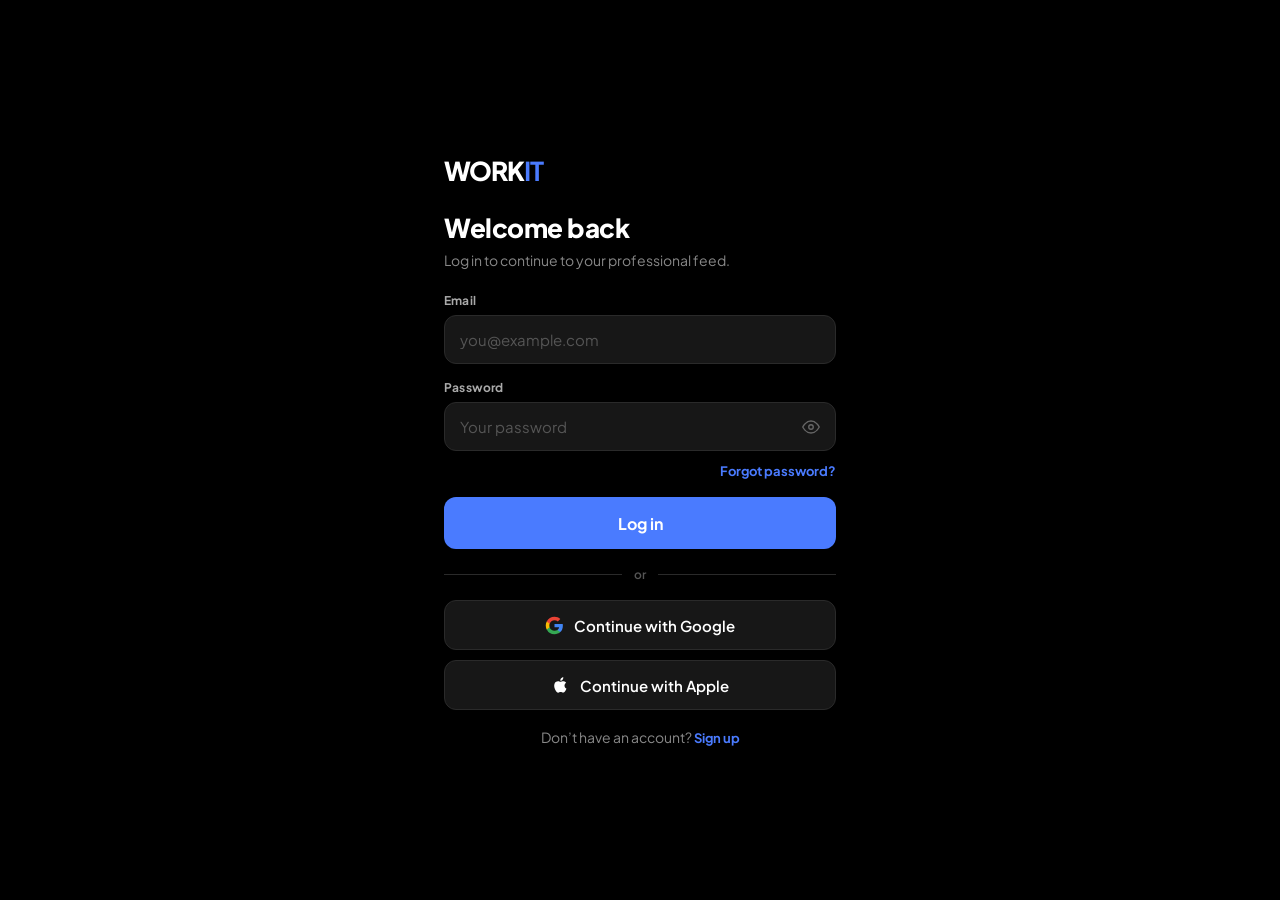
==== index.html @ e159a63c "index.html" ====
<!DOCTYPE html><html lang="en"><head><meta charset="UTF-8"><meta name="viewport" content="width=device-width,initial-scale=1,maximum-scale=1,user-scalable=no"><meta name="apple-mobile-web-app-capable" content="yes"><meta name="theme-color" content="#000"><title>WORKIT</title><link href="https://fonts.googleapis.com/css2?family=Plus+Jakarta+Sans:wght@400;500;600;700;800&display=swap" rel="stylesheet"><!-- FIREBASE BACKEND (optional). To connect the real backend, place firebase-config.js and workit-firebase.js beside this file and uncomment: --><!-- <script type="module" src="firebase-config.js"></script> --><!-- <script type="module" src="workit-firebase.js"></script> --><style>*{box-sizing:border-box;margin:0;padding:0;-webkit-tap-highlight-color:transparent;}
:root{--acc:#4A7BFF;--ok:#4CD964;--warn:#FF9500;--err:#FF3B30;}
html,body{height:100%;overflow:hidden;background:#000;}
body{font-family:'Plus Jakarta Sans',sans-serif;color:#fff;}
#app{position:fixed;inset:0;display:flex;flex-direction:column;background:#000;}
/* status */
#sb{flex-shrink:0;padding:env(safe-area-inset-top,12px) 16px 6px;display:flex;justify-content:space-between;align-items:center;}
.sb-t{font-size:13px;font-weight:700;}
.sb-n{width:68px;height:13px;background:#171717;border-radius:8px;}
.sb-r{font-size:11px;color:#666;font-weight:600;}
/* topbar */
#tb{flex-shrink:0;padding:6px 16px 8px;display:flex;align-items:center;justify-content:space-between;border-bottom:1px solid #2a2a2a;}
.logo{font-size:21px;font-weight:800;letter-spacing:-1px;}
.logo b{color:#4A7BFF;}
#zone-btn{display:flex;align-items:center;gap:5px;padding:5px 11px;background:#171717;border:1px solid #2a2a2a;border-radius:100px;cursor:pointer;}
#zone-btn svg{width:12px;height:12px;stroke:#666;fill:none;stroke-width:2;stroke-linecap:round;}
#zone-btn span{font-size:12px;font-weight:600;color:#ddd;}
.tb-r{display:flex;gap:7px;}
.ib{width:34px;height:34px;border-radius:8px;background:#171717;border:1px solid #2a2a2a;display:flex;align-items:center;justify-content:center;position:relative;}
.ib svg{width:16px;height:16px;stroke:#ddd;fill:none;stroke-width:1.8;stroke-linecap:round;stroke-linejoin:round;}
.pip{position:absolute;top:6px;right:6px;width:6px;height:6px;border-radius:50%;background:#FF3B30;border:1.5px solid #000;}
/* screens */
#screens{flex:1;overflow:hidden;position:relative;}
.sc{position:absolute;inset:0;display:none;background:#000;overflow:hidden;}
.sc.show{display:block;}
#sc-sw,#sc-hm,#sc-pro{overflow-y:auto;}
#sc-sw::-webkit-scrollbar,#sc-hm::-webkit-scrollbar,#sc-pro::-webkit-scrollbar{display:none;}
/* bottom nav */
#bn{flex-shrink:0;background:#111;border-top:1px solid #2a2a2a;display:flex;padding:7px 0 calc(env(safe-area-inset-bottom,0px) + 7px);}
.bni{flex:1;display:flex;flex-direction:column;align-items:center;gap:3px;border:none;background:transparent;font-family:'Plus Jakarta Sans',sans-serif;color:#555;padding:2px 0;cursor:pointer;}
.bni svg{width:20px;height:20px;stroke:currentColor;fill:none;stroke-width:1.8;stroke-linecap:round;stroke-linejoin:round;}
.bni span{font-size:9px;font-weight:700;letter-spacing:.4px;text-transform:uppercase;}
.bni.on{color:#4A7BFF;}
/* pills */
.pr{display:flex;gap:6px;padding:8px 16px;overflow-x:auto;background:#000;border-bottom:1px solid #2a2a2a;flex-shrink:0;}
.pr::-webkit-scrollbar{display:none;}
.pi{flex-shrink:0;padding:6px 13px;border-radius:100px;font-size:11px;font-weight:700;border:1px solid #2a2a2a;color:#666;background:transparent;cursor:pointer;white-space:nowrap;}
.pi.on{background:#fff;border-color:#fff;color:#000;}
/* buttons */
.btn{display:inline-flex;align-items:center;justify-content:center;height:36px;padding:0 14px;border-radius:100px;font-size:12px;font-weight:700;font-family:'Plus Jakarta Sans',sans-serif;cursor:pointer;white-space:nowrap;border:none;}
.btn.full{width:100%;height:50px;border-radius:12px;font-size:16px;}
.btn.acc{background:#4A7BFF;color:#fff;}
.btn.ok{background:#4CD964;color:#000;}
.btn.warn{background:#FF9500;color:#000;}
.btn.ghost{background:transparent;border:1px solid #333;color:#ddd;}
.btn.err{background:#FF3B30;color:#fff;}
/* FEED */
#sc-fd{overflow:hidden;}
#ftabs{position:absolute;top:0;left:0;right:0;z-index:20;display:flex;padding:8px 16px 0;gap:4px;background:linear-gradient(rgba(0,0,0,.7),transparent);}
.ftab{padding:7px 14px;border-radius:100px;font-size:11px;font-weight:700;letter-spacing:.4px;text-transform:uppercase;color:rgba(255,255,255,.5);cursor:pointer;border:1px solid transparent;white-space:nowrap;}
.ftab.on{color:#fff;border-color:rgba(255,255,255,.3);background:rgba(255,255,255,.1);}
#ftr{position:absolute;inset:0;overflow:hidden;}
.fs{position:absolute;left:0;right:0;height:100%;}
.vc{position:relative;width:100%;height:100%;overflow:hidden;}
.vc-bg{position:absolute;inset:0;}
.vc-bg img{width:100%;height:100%;object-fit:cover;object-position:center 15%;}
.vc-g{position:absolute;inset:0;background:linear-gradient(to bottom,rgba(0,0,0,.25),transparent 30%,transparent 45%,rgba(0,0,0,.55) 70%,rgba(0,0,0,.9));}
.vc-bk{position:absolute;top:60px;left:16px;z-index:3;padding:4px 11px;border-radius:100px;font-size:11px;font-weight:700;letter-spacing:.5px;text-transform:uppercase;backdrop-filter:blur(8px);}
.vc-nw{position:absolute;top:60px;right:16px;z-index:3;padding:4px 10px;border-radius:100px;font-size:9px;font-weight:700;background:rgba(74,123,255,.2);border:1px solid rgba(74,123,255,.4);color:#4A7BFF;}
.vside{position:absolute;right:16px;bottom:140px;z-index:4;display:flex;flex-direction:column;gap:18px;align-items:center;}
.va{display:flex;flex-direction:column;align-items:center;gap:4px;cursor:pointer;}
.vab{width:44px;height:44px;border-radius:50%;background:rgba(0,0,0,.45);backdrop-filter:blur(8px);border:1px solid rgba(255,255,255,.1);display:flex;align-items:center;justify-content:center;}
.vab.liked{background:rgba(255,59,48,.2);border-color:rgba(255,59,48,.4);}
.vab svg{width:20px;height:20px;stroke:#fff;fill:none;stroke-width:1.8;stroke-linecap:round;stroke-linejoin:round;}
.vab.liked svg{stroke:#FF3B30;}
.van{font-size:10px;color:#fff;font-weight:600;}
.vc-inf{position:absolute;bottom:0;left:0;right:70px;z-index:4;padding:0 16px calc(env(safe-area-inset-bottom,0px) + 100px);}
.vc-ur{display:flex;align-items:center;gap:10px;margin-bottom:10px;}
.vc-av{width:40px;height:40px;border-radius:50%;overflow:hidden;flex-shrink:0;border:2px solid rgba(255,255,255,.25);}
.vc-av img{width:100%;height:100%;object-fit:cover;}
.vc-nm{font-size:16px;font-weight:700;}
.vc-rl{font-size:12px;color:rgba(255,255,255,.7);margin-top:1px;}
.vc-cta{margin-left:auto;}
.vc-ds{font-size:14px;color:rgba(255,255,255,.88);line-height:1.5;margin-bottom:8px;}
.vc-tg{display:flex;gap:5px;flex-wrap:wrap;}
.vc-tg span{font-size:11px;font-weight:600;color:rgba(74,123,255,.95);}
.vpc{position:absolute;bottom:calc(env(safe-area-inset-bottom,0px) + 82px);left:16px;right:16px;z-index:4;}
.vpc-r{display:flex;align-items:center;gap:8px;margin-bottom:5px;}
.vpc-pb{width:18px;height:18px;border-radius:50%;background:rgba(255,255,255,.85);display:flex;align-items:center;justify-content:center;flex-shrink:0;}
.vpc-pb::after{content:'';width:0;height:0;border-style:solid;border-width:4px 0 4px 7px;border-color:transparent transparent transparent #000;margin-left:1px;}
.vpc-t{font-size:11px;color:rgba(255,255,255,.65);font-weight:600;font-family:monospace;}
.vpc-b{height:3px;background:rgba(255,255,255,.2);border-radius:2px;overflow:hidden;}
.vpc-f{height:100%;border-radius:2px;background:rgba(255,255,255,.88);}
.swph{position:absolute;bottom:calc(env(safe-area-inset-bottom,0px) + 56px);left:50%;transform:translateX(-50%);z-index:4;display:flex;flex-direction:column;align-items:center;gap:3px;opacity:.4;animation:bounce 2s infinite;}
@keyframes bounce{0%,100%{transform:translateX(-50%) translateY(0);}50%{transform:translateX(-50%) translateY(-5px);}}
.swph svg{width:18px;height:18px;stroke:#fff;fill:none;stroke-width:2;stroke-linecap:round;}
.swph span{font-size:9px;color:#fff;font-weight:600;letter-spacing:.5px;}
/* SHOW WORK */
.sw-g{display:grid;grid-template-columns:1fr 1fr;gap:2px;padding:2px;}
.sw-c{position:relative;aspect-ratio:9/16;overflow:hidden;cursor:pointer;background:#171717;}
.sw-c img{width:100%;height:100%;object-fit:cover;}
.sw-ov{position:absolute;inset:0;background:linear-gradient(to bottom,transparent 45%,rgba(0,0,0,.9));}
.sw-bk{position:absolute;top:8px;left:8px;padding:3px 8px;border-radius:4px;font-size:9px;font-weight:700;text-transform:uppercase;}
.sw-vw{position:absolute;top:8px;right:8px;font-size:10px;font-weight:700;text-shadow:0 1px 4px rgba(0,0,0,.9);}
.sw-inf{position:absolute;bottom:0;left:0;right:0;padding:10px;}
.sw-nm{font-size:13px;font-weight:700;}
.sw-rl{font-size:10px;color:rgba(255,255,255,.65);margin-top:1px;}
/* HIRE ME */
.hm-c{margin:10px 16px 0;background:#171717;border:1px solid #2a2a2a;border-radius:16px;overflow:hidden;}
.hm-th{position:relative;width:100%;height:164px;overflow:hidden;}
.hm-th img{width:100%;height:100%;object-fit:cover;object-position:center 15%;}
.hm-tg{position:absolute;inset:0;background:linear-gradient(to bottom,transparent 20%,rgba(0,0,0,.8));}
.hm-tb{position:absolute;top:10px;left:10px;padding:4px 10px;border-radius:5px;font-size:10px;font-weight:700;text-transform:uppercase;}
.hm-sl{position:absolute;top:10px;right:10px;padding:4px 10px;background:rgba(0,0,0,.6);border:1px solid rgba(255,255,255,.12);border-radius:100px;font-size:11px;font-weight:700;color:#4CD964;}
.hm-bd{padding:13px 16px 14px;}
.hm-rw{display:flex;align-items:center;gap:10px;margin-bottom:10px;}
.hm-av{width:44px;height:44px;border-radius:50%;overflow:hidden;flex-shrink:0;border:1.5px solid #333;}
.hm-av img{width:100%;height:100%;object-fit:cover;}
.hm-nm{font-size:16px;font-weight:700;}
.hm-ti{font-size:12px;color:#666;margin-top:1px;}
.hm-al{display:inline-flex;align-items:center;gap:5px;padding:4px 10px;border-radius:100px;background:rgba(76,217,100,.08);border:1px solid rgba(76,217,100,.18);font-size:11px;font-weight:700;color:#4CD964;margin-bottom:9px;}
.hm-dt{width:6px;height:6px;border-radius:50%;background:#4CD964;animation:pulse 2s infinite;}
@keyframes pulse{0%,100%{opacity:1;}50%{opacity:.25;}}
.hm-tgs{display:flex;gap:5px;flex-wrap:wrap;margin-bottom:11px;}
.hm-t2{padding:4px 9px;border-radius:6px;font-size:11px;font-weight:600;background:#222;border:1px solid #333;color:#ddd;}
.hm-ft{display:flex;align-items:center;justify-content:space-between;padding-top:10px;border-top:1px solid #2a2a2a;}
.hm-lc{font-size:11px;color:#666;display:flex;align-items:center;gap:3px;}
.hm-lc svg{width:10px;height:10px;stroke:#666;fill:none;stroke-width:2;}
.hm-bt{display:flex;gap:6px;}
.cv-pl{padding:5px 11px;border-radius:100px;font-size:11px;font-weight:700;}
.cv-pl.pend{background:rgba(255,149,0,.1);border:1px solid rgba(255,149,0,.25);color:#FF9500;}
.cv-pl.appr{background:rgba(76,217,100,.1);border:1px solid rgba(76,217,100,.25);color:#4CD964;}
.cv-pl.decl{background:rgba(255,59,48,.1);border:1px solid rgba(255,59,48,.2);color:#FF3B30;}
/* PROFILE */
.pcv{height:108px;background:linear-gradient(145deg,#14080a,#1c0810);position:relative;flex-shrink:0;}
.paw{position:absolute;bottom:-26px;left:16px;}
.pav{width:62px;height:62px;border-radius:50%;background:linear-gradient(135deg,#FF3B30,#c02030);display:flex;align-items:center;justify-content:center;font-size:22px;font-weight:800;border:2.5px solid #000;position:relative;}
.pvk{position:absolute;bottom:-1px;right:-1px;width:18px;height:18px;border-radius:50%;background:#4A7BFF;border:2px solid #000;display:flex;align-items:center;justify-content:center;}
.pvk svg{width:8px;height:8px;stroke:#fff;fill:none;stroke-width:3;}
.ped{position:absolute;right:16px;bottom:10px;}
.ped button{padding:5px 13px;background:transparent;border:1px solid #333;border-radius:100px;color:#ddd;font-size:11px;font-weight:600;cursor:pointer;font-family:'Plus Jakarta Sans',sans-serif;}
.pin{padding:32px 16px 12px;}
.pnm{font-size:20px;font-weight:800;letter-spacing:-.3px;margin-bottom:2px;}
.prl{font-size:14px;color:#666;margin-bottom:3px;}
.plc{font-size:12px;color:#666;display:flex;align-items:center;gap:3px;margin-bottom:9px;}
.plc svg{width:11px;height:11px;stroke:#666;fill:none;stroke-width:2;}
.pal{display:inline-flex;align-items:center;gap:5px;padding:4px 10px;border-radius:100px;background:rgba(76,217,100,.08);border:1px solid rgba(76,217,100,.18);font-size:11px;font-weight:700;color:#4CD964;margin-bottom:11px;}
.pbi{font-size:14px;color:#ddd;line-height:1.6;margin-bottom:11px;}
.psk-w{display:flex;flex-wrap:wrap;gap:6px;}
.psk{padding:4px 11px;border-radius:100px;background:#171717;border:1px solid #2a2a2a;font-size:11px;font-weight:600;color:#ddd;}
.pst{display:flex;border-top:1px solid #2a2a2a;border-bottom:1px solid #2a2a2a;}
.ps{flex:1;padding:12px 4px;text-align:center;border-right:1px solid #2a2a2a;}
.ps:last-child{border-right:none;}
.ps-n{font-size:20px;font-weight:700;letter-spacing:-.3px;}
.ps-l{font-size:9px;color:#666;margin-top:2px;letter-spacing:.4px;text-transform:uppercase;}
.pac{display:flex;gap:8px;padding:11px 16px;}
.pa{flex:1;height:46px;border-radius:12px;font-size:14px;font-weight:700;font-family:'Plus Jakarta Sans',sans-serif;cursor:pointer;}
.pa.p{background:#4A7BFF;border:none;color:#fff;}
.pa.o{background:transparent;border:1.5px solid #333;color:#fff;}
.ptb{display:flex;border-bottom:1px solid #2a2a2a;}
.pt{flex:1;padding:10px 4px;text-align:center;font-size:9px;font-weight:700;letter-spacing:.5px;text-transform:uppercase;color:#666;cursor:pointer;border-bottom:2px solid transparent;}
.pt.on{color:#fff;border-bottom-color:#fff;}
.vgd{display:grid;grid-template-columns:repeat(3,1fr);gap:1.5px;background:#2a2a2a;}
.vgi{aspect-ratio:.65;position:relative;overflow:hidden;cursor:pointer;}
.vgi-bg{position:absolute;inset:0;}
.vgi-lb{position:absolute;inset:0;display:flex;align-items:center;justify-content:center;font-size:20px;font-weight:800;color:rgba(255,255,255,.06);}
.vgi-v{position:absolute;bottom:4px;left:5px;font-size:9px;font-weight:700;text-shadow:0 1px 4px rgba(0,0,0,.9);}
.vgi-t{position:absolute;top:3px;right:3px;padding:2px 5px;border-radius:3px;font-size:7px;font-weight:700;text-transform:uppercase;background:rgba(74,123,255,.88);}
/* VIDEO MODAL */
#vm{position:fixed;inset:0;background:#000;z-index:200;display:none;flex-direction:column;}
#vm.open{display:flex;}
.vm-x{position:absolute;top:calc(env(safe-area-inset-top,16px)+8px);right:14px;z-index:5;width:34px;height:34px;border-radius:50%;background:rgba(0,0,0,.55);border:1px solid rgba(255,255,255,.1);display:flex;align-items:center;justify-content:center;cursor:pointer;}
.vm-x svg{width:13px;height:13px;stroke:#fff;fill:none;stroke-width:2.2;}
.vm-im{flex:1;position:relative;overflow:hidden;}
.vm-im img{width:100%;height:100%;object-fit:cover;object-position:center 10%;}
.vm-gd{position:absolute;inset:0;background:linear-gradient(to bottom,transparent 40%,rgba(0,0,0,.92));}
.vm-in{position:absolute;bottom:0;left:0;right:0;padding:18px 16px calc(env(safe-area-inset-bottom,0px)+24px);}
.vm-ur{display:flex;align-items:center;gap:10px;margin-bottom:9px;}
.vm-av{width:38px;height:38px;border-radius:50%;overflow:hidden;flex-shrink:0;}
.vm-av img{width:100%;height:100%;object-fit:cover;}
.vm-nm{font-size:16px;font-weight:700;}
.vm-rl{font-size:12px;color:rgba(255,255,255,.65);}
.vm-ds{font-size:14px;color:rgba(255,255,255,.88);line-height:1.5;margin-bottom:12px;}
.vm-bt{display:flex;gap:8px;}
/* CV SHEET */
#cvo{position:fixed;inset:0;background:rgba(0,0,0,.65);backdrop-filter:blur(5px);z-index:210;display:none;align-items:flex-end;}
#cvo.open{display:flex;}
.cvs{width:100%;background:#171717;border-radius:18px 18px 0 0;border-top:1px solid #333;padding:18px 16px calc(env(safe-area-inset-bottom,0px)+22px);}
.cvh{width:36px;height:4px;background:#333;border-radius:2px;margin:0 auto 16px;}
.cvtl{font-size:20px;font-weight:700;margin-bottom:4px;}
.cvsb{font-size:14px;color:#666;margin-bottom:16px;line-height:1.5;}
.cvta{width:100%;background:#222;border:1px solid #333;border-radius:12px;padding:11px 13px;color:#fff;font-size:14px;font-family:'Plus Jakarta Sans',sans-serif;resize:none;height:78px;line-height:1.5;outline:none;margin-bottom:11px;}
.cvta:focus{border-color:#4A7BFF;}
/* APPROVE SHEET */
#apo{position:fixed;inset:0;background:rgba(0,0,0,.65);backdrop-filter:blur(5px);z-index:220;display:none;align-items:flex-end;}
#apo.open{display:flex;}
.aps{width:100%;background:#171717;border-radius:18px 18px 0 0;border-top:1px solid #333;padding:18px 16px calc(env(safe-area-inset-bottom,0px)+22px);}
.aph{width:36px;height:4px;background:#333;border-radius:2px;margin:0 auto 16px;}
.aptl{font-size:20px;font-weight:700;margin-bottom:4px;}
.apsb{font-size:14px;color:#666;margin-bottom:12px;line-height:1.5;}
.aprq{background:#222;border:1px solid #2a2a2a;border-radius:12px;padding:12px;margin-bottom:14px;font-size:14px;color:#ddd;line-height:1.5;font-style:italic;}
.apbt{display:flex;gap:8px;}
/* TOAST */
#tst{position:fixed;bottom:calc(env(safe-area-inset-bottom,0px)+90px);left:50%;transform:translateX(-50%) translateY(10px);background:#171717;border:1px solid #333;border-radius:100px;padding:10px 18px;font-size:13px;font-weight:600;color:#fff;z-index:300;opacity:0;transition:all .28s;pointer-events:none;white-space:nowrap;box-shadow:0 4px 20px rgba(0,0,0,.5);}
#tst.show{opacity:1;transform:translateX(-50%) translateY(0);}
/* ZONE SHEET */
#zmk{position:fixed;inset:0;background:rgba(0,0,0,.65);z-index:80;display:none;}
#zmk.show{display:block;}
#zsh{position:fixed;bottom:0;left:0;right:0;background:#171717;border-radius:18px 18px 0 0;border-top:1px solid #333;z-index:81;max-height:78vh;display:flex;flex-direction:column;transform:translateY(110%);transition:transform .28s cubic-bezier(.32,.72,0,1);}
#zsh.open{transform:translateY(0);}
.zhl{width:36px;height:4px;background:#333;border-radius:2px;margin:12px auto 0;flex-shrink:0;}
.zhd{display:flex;align-items:center;justify-content:space-between;padding:12px 16px 8px;flex-shrink:0;}
.zti{font-size:20px;font-weight:700;}
.zxb{width:28px;height:28px;border-radius:50%;background:#222;border:1px solid #2a2a2a;display:flex;align-items:center;justify-content:center;cursor:pointer;}
.zxb svg{width:11px;height:11px;stroke:#ddd;fill:none;stroke-width:2.5;}
.zsr{padding:0 16px 8px;flex-shrink:0;}
.zsr input{width:100%;background:#222;border:1px solid #2a2a2a;border-radius:12px;padding:9px 13px;color:#fff;font-size:14px;font-family:'Plus Jakarta Sans',sans-serif;outline:none;}
.zsr input::placeholder{color:#666;}
.zbd{overflow-y:auto;padding:0 16px 24px;flex:1;}
.zbd::-webkit-scrollbar{display:none;}
.zi{display:flex;align-items:center;gap:11px;padding:10px 0;border-bottom:1px solid rgba(42,42,42,.6);cursor:pointer;}
.zi:last-child{border-bottom:none;}
.zif{font-size:19px;flex-shrink:0;}
.znm{font-size:14px;font-weight:600;}
.zsb{font-size:11px;color:#666;margin-top:1px;}
.zck{margin-left:auto;width:17px;height:17px;border-radius:50%;background:#4A7BFF;display:flex;align-items:center;justify-content:center;opacity:0;flex-shrink:0;}
.zck svg{width:8px;height:8px;stroke:#fff;fill:none;stroke-width:3;}
.zi.on .zck{opacity:1;}
.zi.on .znm{color:#4A7BFF;}
/* JOB DETAILS MODAL */
#jd{position:fixed;inset:0;background:rgba(0,0,0,.65);backdrop-filter:blur(5px);z-index:215;display:none;align-items:flex-end;}
#jd.open{display:flex;}
.jds{width:100%;background:#171717;border-radius:18px 18px 0 0;border-top:1px solid #333;max-height:88vh;overflow-y:auto;}
.jds::-webkit-scrollbar{display:none;}
.jd-hero{position:relative;height:180px;overflow:hidden;border-radius:18px 18px 0 0;}
.jd-hero img{width:100%;height:100%;object-fit:cover;object-position:center 15%;}
.jd-hero-g{position:absolute;inset:0;background:linear-gradient(to bottom,transparent 30%,rgba(23,23,23,.95));}
.jd-x{position:absolute;top:12px;right:12px;width:32px;height:32px;border-radius:50%;background:rgba(0,0,0,.5);border:1px solid rgba(255,255,255,.12);display:flex;align-items:center;justify-content:center;cursor:pointer;}
.jd-x svg{width:13px;height:13px;stroke:#fff;fill:none;stroke-width:2.2;}
.jd-bk{position:absolute;top:12px;left:12px;padding:4px 10px;border-radius:5px;font-size:10px;font-weight:700;text-transform:uppercase;}
.jd-bd{padding:0 16px 16px;}
.jd-tl{font-size:22px;font-weight:800;letter-spacing:-.3px;margin:-30px 0 4px;position:relative;}
.jd-co{font-size:14px;color:#999;margin-bottom:14px;}
.jd-rows{display:flex;flex-direction:column;gap:10px;margin-bottom:16px;}
.jd-rw{display:flex;align-items:center;gap:8px;font-size:14px;color:#ddd;}
.jd-rw b{color:#999;font-weight:600;min-width:80px;}
.jd-tags{display:flex;flex-wrap:wrap;gap:6px;margin-bottom:18px;}
.jd-sec{font-size:13px;color:#999;line-height:1.6;margin-bottom:18px;}

/* COMMENTS SHEET */
#cmo{position:fixed;inset:0;background:rgba(0,0,0,.65);backdrop-filter:blur(5px);z-index:215;display:none;align-items:flex-end;}
#cmo.open{display:flex;}
.cms{width:100%;background:#171717;border-radius:18px 18px 0 0;border-top:1px solid #333;max-height:70vh;display:flex;flex-direction:column;}
.cm-hd{display:flex;align-items:center;justify-content:space-between;padding:16px 16px 10px;border-bottom:1px solid #2a2a2a;}
.cm-tl{font-size:16px;font-weight:700;}
.cm-x{width:28px;height:28px;border-radius:50%;background:#222;border:1px solid #2a2a2a;display:flex;align-items:center;justify-content:center;cursor:pointer;}
.cm-x svg{width:11px;height:11px;stroke:#ddd;fill:none;stroke-width:2.5;}
.cm-list{overflow-y:auto;padding:12px 16px;flex:1;}
.cm-list::-webkit-scrollbar{display:none;}
.cm-item{display:flex;gap:10px;padding:10px 0;}
.cm-av{width:34px;height:34px;border-radius:50%;background:linear-gradient(135deg,#4A7BFF,#6d28d9);display:flex;align-items:center;justify-content:center;font-size:14px;font-weight:700;flex-shrink:0;}
.cm-body{flex:1;}
.cm-top{display:flex;align-items:center;gap:8px;margin-bottom:2px;}
.cm-user{font-size:13px;font-weight:700;}
.cm-time{font-size:11px;color:#666;}
.cm-text{font-size:14px;color:#ddd;line-height:1.4;}
.cm-foot{display:flex;gap:8px;padding:10px 16px calc(env(safe-area-inset-bottom,0px)+14px);border-top:1px solid #2a2a2a;}
.cm-input{flex:1;background:#222;border:1px solid #2a2a2a;border-radius:100px;padding:9px 14px;color:#fff;font-size:14px;font-family:'Plus Jakarta Sans',sans-serif;outline:none;}
.cm-input:focus{border-color:#4A7BFF;}
.cm-send{width:40px;height:40px;border-radius:50%;background:#4A7BFF;border:none;color:#fff;font-weight:700;cursor:pointer;flex-shrink:0;}

/* ════════ AUTH ════════ */
#app{visibility:hidden;}
#auth{position:fixed;inset:0;z-index:500;background:#000;display:none;overflow-y:auto;}
#auth.show{display:block;}
#auth::-webkit-scrollbar{display:none;}
.auth-wrap{min-height:100%;display:flex;flex-direction:column;justify-content:center;padding:calc(env(safe-area-inset-top,20px) + 24px) 24px calc(env(safe-area-inset-bottom,20px) + 24px);max-width:440px;margin:0 auto;}
.auth-logo{font-size:26px;font-weight:800;letter-spacing:-1px;margin-bottom:24px;}
.auth-logo b{color:#4A7BFF;}
.auth-h1{font-size:26px;font-weight:800;letter-spacing:-.5px;margin-bottom:6px;}
.auth-sub{font-size:14px;color:#888;line-height:1.5;margin-bottom:22px;}
.auth-banner{display:none;align-items:center;gap:8px;background:rgba(255,59,48,.1);border:1px solid rgba(255,59,48,.3);color:#FF6B60;font-size:13px;font-weight:600;padding:11px 14px;border-radius:12px;margin-bottom:16px;line-height:1.4;}
.auth-field{margin-bottom:16px;}
.auth-field label{display:block;font-size:12px;font-weight:700;color:#aaa;margin-bottom:7px;letter-spacing:.2px;}
.auth-field input{width:100%;background:#171717;border:1.5px solid #2a2a2a;border-radius:12px;padding:14px 15px;color:#fff;font-size:15px;font-family:'Plus Jakarta Sans',sans-serif;outline:none;transition:border-color .15s;}
.auth-field input::placeholder{color:#555;}
.auth-field input:focus{border-color:#4A7BFF;}
.auth-field.bad input{border-color:#FF3B30;}
.auth-field.ok input{border-color:#2a2a2a;}
.auth-err{font-size:12px;color:#FF6B60;font-weight:600;margin-top:6px;display:none;}
.auth-pw{position:relative;}
.auth-pw input{padding-right:46px;}
.auth-eye{position:absolute;right:10px;top:50%;transform:translateY(-50%);width:30px;height:30px;background:transparent;border:none;display:flex;align-items:center;justify-content:center;cursor:pointer;}
.auth-eye svg{width:18px;height:18px;stroke:#666;fill:none;stroke-width:1.8;stroke-linecap:round;stroke-linejoin:round;}
.auth-eye.on svg{stroke:#4A7BFF;}
.auth-meter{height:4px;background:#222;border-radius:2px;margin-top:9px;overflow:hidden;}
.auth-meter-fill{height:100%;width:0;border-radius:2px;transition:width .25s,background .25s;}
.auth-row{display:flex;align-items:center;justify-content:space-between;margin-bottom:18px;margin-top:-4px;}
.auth-link{background:none;border:none;color:#4A7BFF;font-size:13px;font-weight:700;cursor:pointer;font-family:'Plus Jakarta Sans',sans-serif;padding:0;}
.auth-primary{width:100%;height:52px;background:#4A7BFF;border:none;border-radius:12px;color:#fff;font-size:16px;font-weight:700;font-family:'Plus Jakarta Sans',sans-serif;cursor:pointer;transition:opacity .15s;display:flex;align-items:center;justify-content:center;}
.auth-primary:active{opacity:.85;}
.auth-primary:disabled{opacity:.4;cursor:default;}
.auth-primary.is-loading{opacity:.85;}
.auth-spin{width:20px;height:20px;border:2.5px solid rgba(255,255,255,.3);border-top-color:#fff;border-radius:50%;animation:authspin .7s linear infinite;}
@keyframes authspin{to{transform:rotate(360deg);}}
.auth-or{display:flex;align-items:center;gap:12px;margin:18px 0;color:#555;font-size:12px;font-weight:600;}
.auth-or::before,.auth-or::after{content:'';flex:1;height:1px;background:#2a2a2a;}
.auth-social{width:100%;height:50px;background:#171717;border:1.5px solid #2a2a2a;border-radius:12px;color:#fff;font-size:15px;font-weight:600;font-family:'Plus Jakarta Sans',sans-serif;cursor:pointer;display:flex;align-items:center;justify-content:center;gap:10px;margin-bottom:10px;transition:border-color .15s;}
.auth-social:active{border-color:#444;}
.auth-social .brand{width:19px;height:19px;}
.auth-foot{text-align:center;font-size:14px;color:#888;margin-top:18px;}
.auth-check{margin-bottom:18px;}
.auth-cb{display:flex;align-items:flex-start;gap:10px;font-size:13px;color:#aaa;line-height:1.5;cursor:pointer;}
.auth-cb input{position:absolute;opacity:0;width:0;height:0;}
.auth-box-c{width:20px;height:20px;border:1.5px solid #333;border-radius:6px;flex-shrink:0;margin-top:1px;position:relative;transition:all .15s;}
.auth-cb input:checked + .auth-box-c{background:#4A7BFF;border-color:#4A7BFF;}
.auth-cb input:checked + .auth-box-c::after{content:'';position:absolute;left:6px;top:2px;width:5px;height:10px;border:solid #fff;border-width:0 2px 2px 0;transform:rotate(45deg);}
.auth-cb .auth-link{display:inline;}
/* account type cards */
.auth-types{display:flex;flex-direction:column;gap:10px;margin-bottom:20px;}
.auth-type{display:flex;align-items:center;gap:13px;padding:15px;background:#171717;border:1.5px solid #2a2a2a;border-radius:14px;cursor:pointer;transition:all .15s;}
.auth-type.on{border-color:#4A7BFF;background:rgba(74,123,255,.08);}
.auth-type-ic{width:44px;height:44px;border-radius:11px;background:#222;display:flex;align-items:center;justify-content:center;flex-shrink:0;}
.auth-type.on .auth-type-ic{background:rgba(74,123,255,.18);}
.auth-type-ic svg{width:22px;height:22px;stroke:#aaa;fill:none;stroke-width:1.8;stroke-linecap:round;stroke-linejoin:round;}
.auth-type.on .auth-type-ic svg{stroke:#4A7BFF;}
.auth-type-tx{flex:1;}
.auth-type-t{font-size:15px;font-weight:700;margin-bottom:2px;}
.auth-type-d{font-size:12px;color:#888;line-height:1.4;}
.auth-type-chk{width:22px;height:22px;border-radius:50%;border:1.5px solid #333;display:flex;align-items:center;justify-content:center;flex-shrink:0;transition:all .15s;}
.auth-type.on .auth-type-chk{background:#4A7BFF;border-color:#4A7BFF;}
.auth-type-chk svg{width:12px;height:12px;stroke:#fff;fill:none;stroke-width:3;opacity:0;}
.auth-type.on .auth-type-chk svg{opacity:1;}
.auth-done{display:flex;justify-content:center;margin:10px 0 18px;}
.auth-done svg{width:64px;height:64px;stroke:#4CD964;fill:none;stroke-width:1.5;stroke-linecap:round;stroke-linejoin:round;}

/* ════════ AUTH — extended (profile setup, verify) ════════ */
.auth-field select,.auth-field textarea{width:100%;background:#171717;border:1.5px solid #2a2a2a;border-radius:12px;padding:14px 15px;color:#fff;font-size:15px;font-family:'Plus Jakarta Sans',sans-serif;outline:none;transition:border-color .15s;}
.auth-field select{appearance:none;-webkit-appearance:none;background-image:url("data:image/svg+xml;charset=utf-8,%3Csvg xmlns='http://www.w3.org/2000/svg' viewBox='0 0 24 24' fill='none' stroke='%23666' stroke-width='2'%3E%3Cpolyline points='6 9 12 15 18 9'/%3E%3C/svg%3E");background-repeat:no-repeat;background-position:right 14px center;background-size:16px;padding-right:40px;}
.auth-field select:focus,.auth-field textarea:focus{border-color:#4A7BFF;}
.auth-field textarea{resize:none;line-height:1.5;}
.auth-field.bad select,.auth-field.bad textarea{border-color:#FF3B30;}
.auth-photo{display:flex;flex-direction:column;align-items:center;gap:10px;margin-bottom:20px;}
.auth-photo-ring{width:88px;height:88px;border-radius:50%;background:#171717;border:2px dashed #333;display:flex;align-items:center;justify-content:center;cursor:pointer;overflow:hidden;transition:border-color .15s;}
.auth-photo-ring.has{border-style:solid;border-color:#4A7BFF;}
.auth-photo-ring img{width:100%;height:100%;object-fit:cover;}
.auth-photo-ring svg{width:30px;height:30px;stroke:#555;fill:none;stroke-width:1.6;stroke-linecap:round;stroke-linejoin:round;}
.auth-seg{display:flex;gap:6px;background:#171717;border:1.5px solid #2a2a2a;border-radius:12px;padding:4px;}
.auth-seg-b{flex:1;height:40px;border:none;background:transparent;color:#888;font-size:13px;font-weight:700;font-family:'Plus Jakarta Sans',sans-serif;border-radius:9px;cursor:pointer;transition:all .15s;}
.auth-seg-b.on{background:#4A7BFF;color:#fff;}
.auth-verify-status{display:flex;align-items:center;justify-content:center;gap:8px;font-size:13px;font-weight:600;color:#999;padding:12px;background:#171717;border:1px solid #2a2a2a;border-radius:12px;margin-bottom:18px;}
.auth-verify-status.done{color:#4CD964;border-color:rgba(76,217,100,.3);background:rgba(76,217,100,.06);}
.auth-verify-status .ok-i{width:16px;height:16px;stroke:#4CD964;fill:none;stroke-width:2.5;}
.auth-spin.sm{width:15px;height:15px;border-width:2px;}

/* ════════ ADVANCED PROFILE ════════ */
.pcv{position:relative;overflow:visible;}
.pcv-img{position:absolute;inset:0;background:linear-gradient(145deg,#14080a,#1c0810);background-size:cover;background-position:center;}
.pcv-edit{position:absolute;top:10px;right:54px;width:32px;height:32px;border-radius:50%;background:rgba(0,0,0,.5);border:1px solid rgba(255,255,255,.15);display:flex;align-items:center;justify-content:center;cursor:pointer;z-index:3;}
.pcv-edit svg{width:15px;height:15px;stroke:#fff;fill:none;stroke-width:1.7;stroke-linecap:round;stroke-linejoin:round;}
.pav{overflow:hidden;}
.pav img{width:100%;height:100%;object-fit:cover;}
.pvk{display:none;}
.pvk.show{display:flex;}
/* social links row */
.p-social{display:flex;gap:8px;margin-top:12px;flex-wrap:wrap;}
.p-soc{width:38px;height:38px;border-radius:10px;background:#171717;border:1px solid #2a2a2a;display:flex;align-items:center;justify-content:center;cursor:pointer;transition:border-color .15s;}
.p-soc:active{border-color:#4A7BFF;}
.p-soc svg{width:18px;height:18px;stroke:#aaa;fill:none;stroke-width:1.7;stroke-linecap:round;stroke-linejoin:round;}
.p-soc.add{border-style:dashed;}
.p-soc.add svg{stroke:#555;}
/* follow row (public profile) */
.p-follow-row{display:flex;gap:8px;margin-top:14px;}
.p-follow-row .pa{height:44px;}
.p-follow-row .pa.following{background:transparent;border:1.5px solid #333;color:#fff;}
/* portfolio grid */
.pf-grid{display:none;grid-template-columns:1fr 1fr 1fr;gap:2px;padding:2px;}
.pf-grid.show{display:grid;}
.pf-item{position:relative;aspect-ratio:1;overflow:hidden;background:#171717;cursor:pointer;}
.pf-item img{width:100%;height:100%;object-fit:cover;}
.pf-item .pf-vid{position:absolute;top:6px;right:6px;width:20px;height:20px;border-radius:50%;background:rgba(0,0,0,.55);display:flex;align-items:center;justify-content:center;}
.pf-item .pf-vid::after{content:'';width:0;height:0;border-style:solid;border-width:4px 0 4px 7px;border-color:transparent transparent transparent #fff;margin-left:1px;}
.pf-item .pf-del{position:absolute;top:6px;left:6px;width:20px;height:20px;border-radius:50%;background:rgba(255,59,48,.85);display:flex;align-items:center;justify-content:center;cursor:pointer;opacity:0;transition:opacity .15s;}
.pf-item:active .pf-del,.pf-item .pf-del.show{opacity:1;}
.pf-item .pf-del svg{width:10px;height:10px;stroke:#fff;fill:none;stroke-width:3;}
.pf-add{aspect-ratio:1;border:1.5px dashed #333;border-radius:8px;display:flex;flex-direction:column;align-items:center;justify-content:center;gap:4px;cursor:pointer;background:#0d0d0d;}
.pf-add svg{width:22px;height:22px;stroke:#555;fill:none;stroke-width:1.6;stroke-linecap:round;stroke-linejoin:round;}
.pf-add span{font-size:9px;color:#555;font-weight:700;text-transform:uppercase;letter-spacing:.4px;}
.pf-empty{grid-column:1/-1;padding:40px 16px;text-align:center;color:#666;font-size:13px;}
/* experience list */
.exp-list{display:none;padding:8px 16px 16px;}
.exp-list.show{display:block;}
.exp-item{display:flex;gap:12px;padding:13px 0;border-bottom:1px solid #1f1f1f;}
.exp-item:last-child{border-bottom:none;}
.exp-dot{width:36px;height:36px;border-radius:9px;background:#171717;border:1px solid #2a2a2a;display:flex;align-items:center;justify-content:center;flex-shrink:0;}
.exp-dot svg{width:17px;height:17px;stroke:#4A7BFF;fill:none;stroke-width:1.8;}
.exp-body{flex:1;}
.exp-role{font-size:14px;font-weight:700;}
.exp-co{font-size:12px;color:#aaa;margin-top:1px;}
.exp-date{font-size:11px;color:#666;margin-top:2px;}
.exp-edit-btn{margin:10px 16px 0;}
.exp-empty{padding:40px 16px;text-align:center;color:#666;font-size:13px;}
/* portfolio upload modal */
#pfm,#expm,#socm{position:fixed;inset:0;background:rgba(0,0,0,.65);backdrop-filter:blur(5px);z-index:216;display:none;align-items:flex-end;}
#pfm.open,#expm.open,#socm.open{display:flex;}
#expm .cvs,#socm .cvs{max-height:84vh;overflow-y:auto;}
#expm .cvs::-webkit-scrollbar,#socm .cvs::-webkit-scrollbar{display:none;}
.pfm-drop{border:1.5px dashed #333;border-radius:12px;padding:28px 16px;display:flex;flex-direction:column;align-items:center;gap:10px;cursor:pointer;margin-bottom:12px;transition:border-color .15s;}
.pfm-drop.has{border-color:#4A7BFF;border-style:solid;}
.pfm-drop svg{width:30px;height:30px;stroke:#555;fill:none;stroke-width:1.5;stroke-linecap:round;stroke-linejoin:round;}
.pfm-drop span{font-size:13px;color:#888;font-weight:600;}
.pfm-prog{height:5px;background:#222;border-radius:3px;overflow:hidden;margin-bottom:12px;}
.pfm-prog-f{height:100%;width:0;background:#4A7BFF;border-radius:3px;transition:width .2s;}
/* experience editor rows */
.exp-row{background:#0d0d0d;border:1px solid #222;border-radius:12px;padding:12px;margin-bottom:10px;position:relative;}
.exp-row input{width:100%;background:#171717;border:1px solid #2a2a2a;border-radius:9px;padding:10px 12px;color:#fff;font-size:13px;font-family:'Plus Jakarta Sans',sans-serif;outline:none;margin-bottom:8px;}
.exp-row input:focus{border-color:#4A7BFF;}
.exp-row .exp-dates{display:flex;gap:8px;}
.exp-row .exp-dates input{margin-bottom:0;}
.exp-row-del{position:absolute;top:8px;right:8px;width:24px;height:24px;border-radius:50%;background:rgba(255,59,48,.12);border:none;color:#FF3B30;font-size:16px;cursor:pointer;display:flex;align-items:center;justify-content:center;}

/* ════════ FEED 2.0 ════════ */
#cmp{position:fixed;inset:0;background:rgba(0,0,0,.65);backdrop-filter:blur(5px);z-index:217;display:none;align-items:flex-end;}
#cmp.open{display:flex;}
#cmp .cvs{max-height:88vh;overflow-y:auto;}
#cmp .cvs::-webkit-scrollbar{display:none;}
.cmp-fab{margin-left:auto;background:#4A7BFF !important;border-color:#4A7BFF !important;color:#fff !important;min-width:34px;display:flex;align-items:center;justify-content:center;padding:7px 11px;}
.vc-tg span{cursor:pointer;}
.vc-tg span:active{opacity:.6;}
/* feed loading shimmer (infinite scroll) */
.feed-more{position:absolute;bottom:calc(env(safe-area-inset-bottom,0px) + 120px);left:50%;transform:translateX(-50%);z-index:5;font-size:11px;color:rgba(255,255,255,.6);font-weight:600;display:none;}
.feed-more.show{display:block;}
</style></head></head></head></head><body><div id="auth"><div class="auth-wrap"><div id="auth-box"></div></div></div><div id="app"><div id="sb"><span class="sb-t">9:41</span><div class="sb-n"></div><span class="sb-r">5G &bull; 87%</span></div><div id="tb"><div class="logo">WORK<b>IT</b></div><div id="zone-btn"><svg viewBox="0 0 24 24"><circle cx="12" cy="12" r="10"/><line x1="2" y1="12" x2="22" y2="12"/><path d="M12 2a15.3 15.3 0 0 1 4 10 15.3 15.3 0 0 1-4 10 15.3 15.3 0 0 1-4-10 15.3 15.3 0 0 1 4-10z"/></svg><span id="zlbl">Global</span><svg viewBox="0 0 24 24"><polyline points="6 9 12 15 18 9"/></svg></div><div class="tb-r"><div class="ib"><svg viewBox="0 0 24 24"><path d="M18 8A6 6 0 0 0 6 8c0 7-3 9-3 9h18s-3-2-3-9"/><path d="M13.73 21a2 2 0 0 1-3.46 0"/></svg><div class="pip"></div></div><div class="ib"><svg viewBox="0 0 24 24"><path d="M21 15a2 2 0 0 1-2 2H7l-4 4V5a2 2 0 0 1 2-2h14a2 2 0 0 1 2 2z"/></svg></div></div></div><div id="screens"><div id="sc-fd" class="sc show"><div id="ftabs"><div class="ftab on" data-t="">Feed</div><div class="ftab" data-t="show_work">Show Work</div><div class="ftab" data-t="hire_me">Hire Me</div><div class="ftab" data-t="pitch">Pitch</div><div class="ftab" data-t="teach">Teach</div></div><div id="ftr"></div></div><div id="sc-sw" class="sc"><div style="position:sticky;top:0;z-index:10;background:#000"><div class="pr"><div class="pi on" data-c="">All Work</div><div class="pi" data-c="design">Design</div><div class="pi" data-c="dev">Development</div><div class="pi" data-c="architecture">Architecture</div><div class="pi" data-c="marketing">Marketing</div><div class="pi" data-c="finance">Finance</div><div class="pi" data-c="product">Product</div></div></div><div class="sw-g" id="sw-grid"></div><div style="height:16px"></div></div><div id="sc-hm" class="sc"><div style="position:sticky;top:0;z-index:10;background:#000"><div class="pr"><div class="pi on" data-c="">All</div><div class="pi" data-c="remote">Remote</div><div class="pi" data-c="design">Design</div><div class="pi" data-c="dev">Development</div><div class="pi" data-c="architecture">Architecture</div></div></div><div style="height:8px"></div><div id="hm-list"></div><div style="height:16px"></div></div><div id="sc-pro" class="sc"><div class="pcv" id="p-banner"><div class="pcv-img" id="p-banner-img"></div><button class="pcv-edit" id="p-banner-btn"><svg viewBox="0 0 24 24"><path d="M23 19a2 2 0 0 1-2 2H3a2 2 0 0 1-2-2V8a2 2 0 0 1 2-2h4l2-3h6l2 3h4a2 2 0 0 1 2 2z"/><circle cx="12" cy="13" r="4"/></svg></button><div class="paw"><div class="pav" id="p-avatar">R<div class="pvk" id="p-verified"><svg viewBox="0 0 24 24"><polyline points="20 6 9 17 4 12"/></svg></div></div></div><div class="ped"><button id="p-edit">Edit Profile</button></div></div><div class="pin"><div class="pnm" id="pnm"></div><div class="prl" id="prl"></div><div class="plc"><svg viewBox="0 0 24 24"><path d="M21 10c0 7-9 13-9 13s-9-6-9-13a9 9 0 0 1 18 0z"/><circle cx="12" cy="10" r="3"/></svg><span id="plc-t"></span></div><div class="pal"><span class="hm-dt"></span>Available for projects</div><div class="pbi" id="pbi"></div><div class="psk-w" id="psk-w"></div><div class="p-social" id="p-social"></div><div class="p-follow-row" id="p-follow-row" style="display:none"><button class="pa p" id="p-follow-btn">Follow</button><button class="pa o" id="p-msg-btn">Message</button></div></div><div class="pst"><div class="ps"><div class="ps-n" id="ps-videos"></div><div class="ps-l">Videos</div></div><div class="ps"><div class="ps-n" id="ps-followers"></div><div class="ps-l">Followers</div></div><div class="ps"><div class="ps-n" id="ps-following"></div><div class="ps-l">Following</div></div><div class="ps"><div class="ps-n" id="ps-views"></div><div class="ps-l">Views</div></div></div><div class="pac"><button class="pa p" id="pa-hire">Hire Me</button><button class="pa o" id="pa-msg">Message</button><button class="pa o" style="flex:.4" id="pa-more">More</button></div><div class="ptb"><div class="pt on" data-tab="Portfolio">Portfolio</div><div class="pt" data-tab="Work">Work</div><div class="pt" data-tab="Experience">Experience</div><div class="pt" data-tab="Pitch">Pitch</div></div><div class="vgd" id="vgd"></div><div class="pf-grid" id="pf-grid"></div><div class="exp-list" id="exp-list"></div><div style="height:16px"></div></div></div><div id="bn"><button class="bni on" data-sc="fd"><svg viewBox="0 0 24 24"><polygon points="23 7 16 12 23 17 23 7"/><rect x="1" y="5" width="15" height="14" rx="2" ry="2"/></svg><span>Feed</span></button><button class="bni" data-sc="sw"><svg viewBox="0 0 24 24"><rect x="3" y="3" width="7" height="7"/><rect x="14" y="3" width="7" height="7"/><rect x="14" y="14" width="7" height="7"/><rect x="3" y="14" width="7" height="7"/></svg><span>Show Work</span></button><button class="bni" data-sc="hm"><svg viewBox="0 0 24 24"><path d="M20 21v-2a4 4 0 0 0-4-4H8a4 4 0 0 0-4 4v2"/><circle cx="12" cy="7" r="4"/><polyline points="16 11 18 13 22 9"/></svg><span>Hire Me</span></button><button class="bni" data-sc="pro"><svg viewBox="0 0 24 24"><path d="M20 21v-2a4 4 0 0 0-4-4H8a4 4 0 0 0-4 4v2"/><circle cx="12" cy="7" r="4"/></svg><span>Profile</span></button></div></div><div id="vm"><div class="vm-x" id="vm-x"><svg viewBox="0 0 24 24"><line x1="18" y1="6" x2="6" y2="18"/><line x1="6" y1="6" x2="18" y2="18"/></svg></div><div class="vm-im"><img id="vm-i" src="" alt=""><div class="vm-gd"></div><div class="vm-in"><div class="vm-ur"><div class="vm-av"><img id="vm-a" src="" alt=""></div><div><div class="vm-nm" id="vm-n"></div><div class="vm-rl" id="vm-r"></div></div></div><div class="vm-ds" id="vm-d"></div><div class="vm-bt"><button class="btn acc" id="vm-h">Hire</button><button class="btn acc" id="vm-c">Request CV</button><button class="btn ghost" id="vm-cl">Close</button></div></div></div></div><div id="jd"><div class="jds"><div class="jd-hero"><img id="jd-img" src="" alt=""><div class="jd-hero-g"></div><div class="jd-x" id="jd-x"><svg viewBox="0 0 24 24"><line x1="18" y1="6" x2="6" y2="18"/><line x1="6" y1="6" x2="18" y2="18"/></svg></div><div class="jd-bk" id="jd-badge"></div></div><div class="jd-bd"><div class="jd-tl" id="jd-title"></div><div class="jd-co" id="jd-company"></div><div class="jd-rows"><div class="jd-rw"><b>Salary</b><span id="jd-salary"></span></div><div class="jd-rw"><b>Location</b><span id="jd-loc"></span></div><div class="jd-rw"><b>Type</b><span id="jd-avail"></span></div></div><div class="jd-tags" id="jd-tags"></div><div class="jd-sec" id="jd-desc"></div><button class="btn acc full" id="jd-apply">Apply Now</button><div style="height:8px"></div><button class="btn ghost full" id="jd-close">Close</button><div style="height:8px"></div></div></div></div><div id="cmo"><div class="cms"><div class="cm-hd"><div class="cm-tl" id="cm-title">Comments</div><div class="cm-x" id="cm-x"><svg viewBox="0 0 24 24"><line x1="18" y1="6" x2="6" y2="18"/><line x1="6" y1="6" x2="18" y2="18"/></svg></div></div><div class="cm-list" id="cm-list"></div><div class="cm-foot"><input class="cm-input" id="cm-input" placeholder="Add a comment..."><button class="cm-send" id="cm-send"><svg viewBox="0 0 24 24"><line x1="22" y1="2" x2="11" y2="13"/><polygon points="22 2 15 22 11 13 2 9 22 2"/></svg></button></div></div></div><div id="cvo"><div class="cvs"><div class="cvh"></div><div class="cvtl" id="cv-tl">Request CV</div><div class="cvsb">Send a short message. The candidate will approve or decline privately.</div><textarea class="cvta" id="cv-ta" placeholder="Hi, we are hiring for..."></textarea><button class="btn acc full" id="cv-sd">Send Request</button><div style="height:8px"></div><button class="btn ghost full" id="cv-ca">Cancel</button></div></div><div id="tst"></div><div id="cmp"><div class="cvs"><div class="cvh"></div><div class="cvtl">Create a post</div><div class="cvsb">Share work, a pitch, a job, or something you can teach.</div><div class="auth-field"><label>Type</label><select id="cmp-type"><option value="show_work">Show Work</option><option value="hire_me">Open to Work</option><option value="pitch">Pitch</option><option value="teach">Teach</option><option value="job_post">Job Post</option></select></div><div class="auth-field"><label>Caption</label><textarea id="cmp-text" rows="3" placeholder="Write something... use #hashtags"></textarea></div><div class="auth-field"><label>Profession tags (comma separated)</label><input id="cmp-prof" placeholder="design, ux, product"></div><div class="pfm-drop" id="cmp-drop"><svg viewBox="0 0 24 24"><path d="M21 15v4a2 2 0 0 1-2 2H5a2 2 0 0 1-2-2v-4"/><polyline points="17 8 12 3 7 8"/><line x1="12" y1="3" x2="12" y2="15"/></svg><span id="cmp-drop-t">Add a video or image (optional)</span></div><input type="file" id="cmp-file" accept="image/*,video/*" style="display:none"><div class="pfm-prog" id="cmp-prog" style="display:none"><div class="pfm-prog-f" id="cmp-prog-f"></div></div><button class="btn acc full" id="cmp-post">Post</button><div style="height:8px"></div><button class="btn ghost full" id="cmp-cancel">Cancel</button></div></div><div id="pfm"><div class="cvs"><div class="cvh"></div><div class="cvtl">Add portfolio item</div><div class="cvsb">Upload an image or video to showcase your work.</div><div class="pfm-drop" id="pfm-drop"><svg viewBox="0 0 24 24"><path d="M21 15v4a2 2 0 0 1-2 2H5a2 2 0 0 1-2-2v-4"/><polyline points="17 8 12 3 7 8"/><line x1="12" y1="3" x2="12" y2="15"/></svg><span id="pfm-drop-t">Tap to choose a file</span></div><input type="file" id="pfm-file" accept="image/*,video/*" style="display:none"><div class="pfm-prog" id="pfm-prog" style="display:none"><div class="pfm-prog-f" id="pfm-prog-f"></div></div><button class="btn acc full" id="pfm-add">Add to portfolio</button><div style="height:8px"></div><button class="btn ghost full" id="pfm-cancel">Cancel</button></div></div><div id="expm"><div class="cvs"><div class="cvh"></div><div class="cvtl">Experience</div><div class="cvsb">Add roles to build your professional history.</div><div id="expm-list"></div><button class="btn ghost full" id="expm-add-row">+ Add a role</button><div style="height:10px"></div><button class="btn acc full" id="expm-save">Save experience</button><div style="height:8px"></div><button class="btn ghost full" id="expm-cancel">Cancel</button></div></div><div id="socm"><div class="cvs"><div class="cvh"></div><div class="cvtl">Social links</div><div class="cvsb">Connect your other profiles.</div><div class="auth-field"><label>Instagram</label><input id="soc-ig" placeholder="@username or URL"></div><div class="auth-field"><label>TikTok</label><input id="soc-tt" placeholder="@username or URL"></div><div class="auth-field"><label>LinkedIn</label><input id="soc-li" placeholder="Profile URL"></div><div class="auth-field"><label>Website</label><input id="soc-web" placeholder="https://"></div><button class="btn acc full" id="soc-save">Save links</button><div style="height:8px"></div><button class="btn ghost full" id="soc-cancel">Cancel</button></div></div><div id="zmk"></div><div id="zsh"><div class="zhl"></div><div class="zhd"><div class="zti">Select Zone</div><div class="zxb" id="zxb"><svg viewBox="0 0 24 24"><line x1="18" y1="6" x2="6" y2="18"/><line x1="6" y1="6" x2="18" y2="18"/></svg></div></div><div class="zsr"><input type="text" id="zin" placeholder="Search zones..."></div><div class="zbd" id="zbd"></div></div><script>var THUMBS={"sk":"[data-uri]","at":"[data-uri]","md":"[data-uri]","nk":"[data-uri]"};var AVS={"sk":"[data-uri]","at":"[data-uri]","md":"[data-uri]","nk":"[data-uri]"};(function(){
'use strict';

/* ════════════════════════════════════════════════════════
   FIREBASE BRIDGE
   When firebase-config.js + workit-firebase.js are loaded,
   window.WorkitAPI exists and FB_MODE becomes true. Handlers
   then use the real backend. Without it, the app runs in the
   original self-contained demo mode (no backend needed).
════════════════════════════════════════════════════════ */
function FB(){ return (typeof window!=='undefined') && window.WorkitAPI ? window.WorkitAPI : null; }
function FB_MODE(){ return !!FB(); }

// Router hook the Firebase service layer calls on every auth-state change.
window.onFirebaseAuthState = function(state){
  if(!state || !state.signedIn){ AUTH.signedIn=false; goToLogin(); return; }
  AUTH.signedIn = true;
  AUTH.verified = !!state.verified;
  AUTH.profileComplete = !!state.profileComplete;
  AUTH.user = (state.profile && state.profile.name) || (state.uid||'You');
  AUTH.email = (state.profile && state.profile.email) || AUTH.email;
  if(state.profile){
    applyProfileToApp(
      state.profile.name||'',
      state.profile.profession||'',
      state.profile.industry||'',
      state.profile.location||'',
      state.profile.bio||'',
      (state.profile.skills||[]).join(', '),
      state.profile.role||''
    );
    if(typeof window.onFirebaseProfileLoaded==='function'){ window.onFirebaseProfileLoaded(state.profile); }
  }
  routeAuth();
  // When fully in, refresh live data from Firestore.
  if(AUTH.signedIn && AUTH.verified && AUTH.profileComplete){
    refreshLiveData();
  }
};

// Pull feed + jobs from Firestore and re-render via existing functions.
function refreshLiveData(){
  var api = FB(); if(!api) return;
  api.listVideos(20).then(function(vids){
    if(vids && vids.length){
      // Map Firestore video docs into the shape renderFeedItem expects.
      var mapped = vids.map(function(v,i){
        return {
          id:v.id, key:['sk','at','md','nk'][i%4],
          type:'show_work', cat:'design',
          badge:'Show Work', badgeBg:'rgba(255,255,255,.08)', badgeC:'#ddd', cta:'follow',
          user:v.userName||'Creator', role:v.userRole||'WORKIT member',
          avatar:'', text:v.caption||'', hashtags:v.hashtags||[],
          likes:v.likesCount||0, comments:v.commentsCount||0, saves:0,
          time:'0:00 / 1:00', prog:0, _fb:true, videoUrl:v.videoUrl, thumbnailUrl:v.thumbnailUrl
        };
      });
      feedVideos = mapped;
      loadFeedVideos(feedVideos, null);
    }
  }).catch(function(){});
  api.listJobs(20).then(function(js){
    if(js && js.length){
      jobPosts = js.map(function(j){
        return { id:j.id, key:'nk', cat:'architecture', badge:j.type||'Job Post',
          badgeBg:'rgba(255,59,48,.85)', salary:j.salary||'', name:j.title,
          title:j.company+' · '+j.location, avail:j.type||'', tags:[j.location,j.type],
          loc:j.location, company:j.company, remote:true, description:j.description };
      });
      loadJobPosts(jobPosts);
    }
  }).catch(function(){});
}



/* THUMBS + AVS image maps injected before this script.
   Map the document's image-path fields to our base64 photos. */
function imgFor(path){
  if(!path) return THUMBS.sk;
  if(path.indexOf('sarah')>-1 || path.indexOf('ux')>-1 || path.indexOf('work1')>-1 || path.indexOf('work2')>-1) return THUMBS.sk;
  if(path.indexOf('marco')>-1 || path.indexOf('startup')>-1 || path.indexOf('pitch1')>-1) return THUMBS.md;
  if(path.indexOf('njomza')>-1 || path.indexOf('arch')>-1 || path.indexOf('work3')>-1 || path.indexOf('work9')>-1) return THUMBS.nk;
  var pool=[THUMBS.sk,THUMBS.at,THUMBS.md,THUMBS.nk];
  var h=0; for(var i=0;i<path.length;i++) h=(h+path.charCodeAt(i))%4;
  return pool[h];
}
function avFor(path){
  if(!path) return AVS.sk;
  if(path.indexOf('sarah')>-1) return AVS.sk;
  if(path.indexOf('marco')>-1) return AVS.md;
  if(path.indexOf('njomza')>-1) return AVS.nk;
  var pool=[AVS.sk,AVS.at,AVS.md,AVS.nk];
  var h=0; for(var i=0;i<path.length;i++) h=(h+path.charCodeAt(i))%4;
  return pool[h];
}
function fmt(n){
  if(n>=1000000) return (n/1000000).toFixed(1).replace('.0','')+'M';
  if(n>=1000) return (n/1000).toFixed(1).replace('.0','')+'K';
  return ''+n;
}

/* ════════════════════════════════════════════════════════
   PLACEHOLDER DATA — exact arrays from spec
════════════════════════════════════════════════════════ */
var feedVideos = [
  {id:1, user:"Sarah Kim", role:"Senior UX Designer · Berlin", avatar:"img/sarah.jpg", videoUrl:"videos/ux1.mp4",
   text:"Built this entire design system solo in 3 weeks.", hashtags:["UXDesign","DesignSystem","Figma"],
   likes:15700, comments:523, saves:1200, type:"show_work", cat:"design", badge:"Show Work", badgeBg:"rgba(255,255,255,.08)", badgeC:"#ddd", cta:"follow", time:"0:47 / 2:15", prog:35},
  {id:2, user:"Marco Deluca", role:"Startup Founder · Milano", avatar:"img/marco.jpg", videoUrl:"videos/startup1.mp4",
   text:"AI invoice automation for SMBs. €40K raised of €100K goal.", hashtags:["Startup","AI","Fintech"],
   likes:8900, comments:312, saves:980, type:"pitch", cat:"startup", badge:"Pitch", badgeBg:"rgba(255,149,0,.1)", badgeC:"#FF9500", cta:"back", time:"1:22 / 2:14", prog:62},
  {id:3, user:"Njomza K.", role:"Architect & PM · Malta", avatar:"img/njomza.jpg", videoUrl:"videos/arch1.mp4",
   text:"3 years QC lead on Hard Rock Hotel Malta.", hashtags:["Architecture","ProjectMgmt","QC"],
   likes:23400, comments:742, saves:2100, type:"show_work", cat:"architecture", badge:"Show Work", badgeBg:"rgba(255,255,255,.08)", badgeC:"#ddd", cta:"follow", time:"1:08 / 2:05", prog:54}
];

var portfolioItems = [
  {id:1, thumbnail:"img/work1.jpg", category:"UX/UI", views:142000},
  {id:2, thumbnail:"img/work2.jpg", category:"Product", views:89000},
  {id:3, thumbnail:"img/work3.jpg", category:"Architecture", views:234000},
  {id:4, thumbnail:"img/work4.jpg", category:"Marketing", views:56000},
  {id:5, thumbnail:"img/work5.jpg", category:"Finance", views:31000},
  {id:6, thumbnail:"img/work6.jpg", category:"Development", views:178000},
  {id:7, thumbnail:"img/work7.jpg", category:"Legal", views:42000},
  {id:8, thumbnail:"img/work8.jpg", category:"Education", views:90000},
  {id:9, thumbnail:"img/work9.jpg", category:"Construction", views:120000}
];

var jobPosts = [
  {id:1, title:"Senior UX Designer", company:"Figma", location:"Berlin", salary:"€65K–€85K", type:"Full-time", description:"Work on design systems and product flows.", cat:"design"},
  {id:2, title:"Frontend Developer (React)", company:"Revolut", location:"London", salary:"€70K–€95K", type:"Full-time", description:"Build scalable financial dashboards.", cat:"dev"},
  {id:3, title:"Project Manager", company:"Hard Rock Hotel", location:"Malta", salary:"€50K–€70K", type:"Full-time", description:"Lead construction quality management.", cat:"architecture"}
];

var userProfile = {
  name:"Rigon K.", role:"Product Designer & Founder", location:"Kosovo · Global",
  bio:"Building digital products. Co-founder at WORKIT.",
  stats:{videos:142, followers:48200, following:312, views:2100000},
  skills:["UX/UI","Product","Figma","React","Fundraising"]
};

var userVideos = {
  work:[{id:1, thumbnail:"img/work1.jpg", views:142000},{id:2, thumbnail:"img/work2.jpg", views:89000}],
  pitch:[{id:1, thumbnail:"img/pitch1.jpg", views:234000},{id:2, thumbnail:"img/pitch2.jpg", views:178000}]
};

var comments = [
  {user:"Anna", text:"Amazing work!", time:"2h ago"},
  {user:"Leo", text:"This is super helpful.", time:"5h ago"}
];

/* category → color for portfolio badges */
var CAT_COLORS = {
  'UX/UI':'rgba(139,92,246,.85)', 'Product':'rgba(74,123,255,.85)', 'Architecture':'rgba(30,144,255,.85)',
  'Marketing':'rgba(236,72,153,.85)', 'Finance':'rgba(16,185,129,.85)', 'Development':'rgba(46,213,115,.85)',
  'Legal':'rgba(168,85,247,.85)', 'Education':'rgba(245,158,11,.85)', 'Construction':'rgba(234,88,12,.85)'
};
/* map portfolio filter pills to category names */
var FILTER_MAP = {
  '':null, 'design':'UX/UI', 'dev':'Development', 'architecture':'Architecture',
  'marketing':'Marketing', 'finance':'Finance', 'product':'Product'
};

var IC = {
  heart:'<path d="M20.84 4.61a5.5 5.5 0 0 0-7.78 0L12 5.67l-1.06-1.06a5.5 5.5 0 0 0-7.78 7.78l1.06 1.06L12 21.23l7.78-7.78 1.06-1.06a5.5 5.5 0 0 0 0-7.78z"/>',
  chat:'<path d="M21 15a2 2 0 0 1-2 2H7l-4 4V5a2 2 0 0 1 2-2h14a2 2 0 0 1 2 2z"/>',
  share:'<circle cx="18" cy="5" r="3"/><circle cx="6" cy="12" r="3"/><circle cx="18" cy="19" r="3"/><line x1="8.59" y1="13.51" x2="15.42" y2="17.49"/><line x1="15.41" y1="6.51" x2="8.59" y2="10.49"/>',
  save:'<path d="M19 21l-7-5-7 5V5a2 2 0 0 1 2-2h10a2 2 0 0 1 2 2z"/>',
  hire:'<rect x="2" y="7" width="20" height="14" rx="2"/><path d="M16 21V5a2 2 0 0 0-2-2h-4a2 2 0 0 0-2 2v16"/>',
  money:'<line x1="12" y1="1" x2="12" y2="23"/><path d="M17 5H9.5a3.5 3.5 0 0 0 0 7h5a3.5 3.5 0 0 1 0 7H6"/>',
  loc:'<path d="M21 10c0 7-9 13-9 13s-9-6-9-13a9 9 0 0 1 18 0z"/><circle cx="12" cy="10" r="3"/>'
};
function svg(p){ return '<svg viewBox="0 0 24 24">'+p+'</svg>'; }
function el(id){ return document.getElementById(id); }

/* ════════════════════════════════════════════════════════
   1) FEED
════════════════════════════════════════════════════════ */
var feedCur=0, feedList=[], feedHinted=false;

function renderFeedItem(v, idx){
  var tags = v.hashtags.map(function(t){ return '<span>#'+t+'</span>'; }).join('');
  var cta;
  if(v.cta==='back') cta='<button class="btn warn vc-cta" data-a="back" data-n="'+v.user+'">Back It</button>';
  else if(v.cta==='hire') cta='<button class="btn ok vc-cta" data-a="hire" data-n="'+v.user+'">Hire</button>';
  else cta='<button class="btn ghost vc-cta" data-a="follow">Follow</button>';

  var sideHire;
  if(v.cta==='back') sideHire='<div class="va" data-a="back" data-n="'+v.user+'"><div class="vab" style="background:rgba(255,149,0,.18);border-color:rgba(255,149,0,.3)"><svg viewBox="0 0 24 24" style="stroke:#FF9500">'+IC.money+'</svg></div><div class="van" style="color:#FF9500">Back It</div></div>';
  else sideHire='<div class="va" data-a="hire" data-n="'+v.user+'"><div class="vab" style="background:rgba(74,123,255,.18);border-color:rgba(74,123,255,.3)"><svg viewBox="0 0 24 24" style="stroke:#4A7BFF">'+IC.hire+'</svg></div><div class="van" style="color:#4A7BFF">Hire</div></div>';

  return '<div class="fs" id="s'+idx+'" style="top:'+(idx*100)+'%">'
    + '<div class="vc" data-type="'+v.type+'" data-cat="'+v.cat+'">'
    + '<div class="vc-bg"><img src="'+imgFor(v.avatar)+'" alt=""></div>'
    + '<div class="vc-g"></div>'
    + '<div class="vc-bk" style="background:'+v.badgeBg+';border:1px solid rgba(255,255,255,.12);color:'+v.badgeC+'">'+v.badge+'</div>'
    + '<div class="vside">'
    +   '<div class="va" data-a="like"><div class="vab">'+svg(IC.heart)+'</div><div class="van">'+fmt(v.likes)+'</div></div>'
    +   '<div class="va" data-a="comment" data-n="'+v.user+'"><div class="vab">'+svg(IC.chat)+'</div><div class="van">'+fmt(v.comments)+'</div></div>'
    +   '<div class="va" data-a="save" data-n="'+v.user+'"><div class="vab">'+svg(IC.save)+'</div><div class="van">'+fmt(v.saves)+'</div></div>'
    +   '<div class="va" data-a="share" data-n="'+v.user+'"><div class="vab">'+svg(IC.share)+'</div><div class="van">Share</div></div>'
    +   sideHire
    + '</div>'
    + '<div class="vpc"><div class="vpc-r"><div class="vpc-pb"></div><span class="vpc-t">'+v.time+'</span></div>'
    + '<div class="vpc-b"><div class="vpc-f" style="width:'+v.prog+'%"></div></div></div>'
    + '<div class="vc-inf"><div class="vc-ur">'
    + '<div class="vc-av"><img src="'+avFor(v.avatar)+'" alt=""></div>'
    + '<div><div class="vc-nm">'+v.user+'</div><div class="vc-rl">'+v.role+'</div></div>'
    + cta + '</div>'
    + '<div class="vc-ds">'+v.text+'</div>'
    + '<div class="vc-tg">'+tags+'</div></div>'
    + (idx===0 ? '<div class="swph">'+svg('<polyline points="6 9 12 15 18 9"/>')+'<span>Swipe up</span></div>' : '')
    + '</div></div>';
}

function loadFeedVideos(list, filterType){
  feedList = filterType ? list.filter(function(v){ return v.type===filterType; }) : list.slice();
  var track = el('ftr');
  if(!track) return;
  track.innerHTML = feedList.map(function(v,i){ return renderFeedItem(v,i); }).join('');
  feedCur=0; feedHinted=false;
}

function feedSlide(n){
  if(n<0||n>=feedList.length) return;
  feedCur=n;
  for(var i=0;i<feedList.length;i++){
    var s=el('s'+i);
    if(s){ s.style.transition='top .3s cubic-bezier(.32,.72,0,1)'; s.style.top=((i-feedCur)*100)+'%'; }
  }
  if(!feedHinted){ feedHinted=true; document.querySelectorAll('.swph').forEach(function(h){ h.style.opacity='0'; }); }
}

var sy=0,ly=0,swiping=false;
var ftrack=el('ftr');
if(ftrack){
  ftrack.addEventListener('touchstart',function(e){ swiping=true; sy=e.touches[0].clientY; ly=sy; },{passive:true});
  ftrack.addEventListener('touchmove',function(e){ if(swiping) ly=e.touches[0].clientY; },{passive:true});
  ftrack.addEventListener('touchend',function(){
    if(!swiping) return; swiping=false;
    var d=sy-ly; if(Math.abs(d)>50){ if(d>0) feedSlide(feedCur+1); else feedSlide(feedCur-1); }
  });
  ftrack.addEventListener('click',function(e){
    var t=e.target.closest('.va')||e.target.closest('button[data-a]');
    if(!t) return;
    var a=t.getAttribute('data-a'), n=t.getAttribute('data-n')||'';
    if(a==='like') toggleLike(t);
    else if(a==='comment') openComments(n);
    else if(a==='save') savePost(t,n);
    else if(a==='share') sharePost(n);
    else if(a==='follow') followUser(t);
    else if(a==='hire') toast('Hire request sent to '+n);
    else if(a==='back') toast('Back request sent to '+n);
  });
}
document.addEventListener('keydown',function(e){
  if(!el('sc-fd')||!el('sc-fd').classList.contains('show')) return;
  if(e.key==='ArrowDown') feedSlide(feedCur+1);
  if(e.key==='ArrowUp') feedSlide(feedCur-1);
});
document.querySelectorAll('.ftab').forEach(function(tab){
  tab.addEventListener('click',function(){
    document.querySelectorAll('.ftab').forEach(function(x){ x.classList.remove('on'); });
    this.classList.add('on');
    loadFeedVideos(feedVideos, this.getAttribute('data-t')||null);
  });
});

/* ════════════════════════════════════════════════════════
   2) SHOW WORK
════════════════════════════════════════════════════════ */
function loadPortfolioVideos(items){
  var grid=el('sw-grid');
  if(!grid) return;
  grid.innerHTML = items.map(function(item){
    var color = CAT_COLORS[item.category] || 'rgba(74,123,255,.85)';
    return '<div class="sw-c" data-cat="'+item.category+'" data-id="'+item.id+'">'
      + '<img src="'+imgFor(item.thumbnail)+'" alt="">'
      + '<div class="sw-ov"></div>'
      + '<div class="sw-bk" style="background:'+color+'">'+item.category+'</div>'
      + '<div class="sw-vw">'+fmt(item.views)+'</div>'
      + '<div class="sw-inf"><div class="sw-nm">'+item.category+' Project</div><div class="sw-rl">'+fmt(item.views)+' views</div></div>'
      + '</div>';
  }).join('');
}

function filterPortfolio(category){
  document.querySelectorAll('.sw-c').forEach(function(c){
    c.style.display = (!category || c.getAttribute('data-cat')===category) ? '' : 'none';
  });
}

function openPortfolioModal(itemId){
  var item = portfolioItems.filter(function(x){ return x.id==itemId; })[0];
  if(!item) return;
  el('vm-i').src = imgFor(item.thumbnail);
  el('vm-a').src = AVS.sk;
  el('vm-n').textContent = item.category+' Project';
  el('vm-r').textContent = fmt(item.views)+' views';
  el('vm-d').textContent = 'A '+item.category+' portfolio piece with '+fmt(item.views)+' views. Tap Hire or Request CV to connect with the creator.';
  el('vm-h').setAttribute('data-n', item.category+' creator');
  el('vm-c').setAttribute('data-n', item.category+' creator');
  el('vm').classList.add('open');
}
function closePortfolioModal(){ el('vm').classList.remove('open'); }

document.querySelectorAll('#sc-sw .pi').forEach(function(p){
  p.addEventListener('click',function(){
    document.querySelectorAll('#sc-sw .pi').forEach(function(x){ x.classList.remove('on'); });
    this.classList.add('on');
    filterPortfolio(FILTER_MAP[this.getAttribute('data-c')] || null);
  });
});
var swGrid=el('sw-grid');
if(swGrid) swGrid.addEventListener('click',function(e){
  var card=e.target.closest('.sw-c');
  if(card) openPortfolioModal(card.getAttribute('data-id'));
});
if(el('vm-x')) el('vm-x').addEventListener('click', closePortfolioModal);
if(el('vm-cl')) el('vm-cl').addEventListener('click', closePortfolioModal);
if(el('vm-h')) el('vm-h').addEventListener('click', function(){ toast('Hire request sent'); closePortfolioModal(); });
if(el('vm-c')) el('vm-c').addEventListener('click', function(){ closePortfolioModal(); setTimeout(function(){ openCV('creator','vm','I saw your work.'); },300); });

/* ════════════════════════════════════════════════════════
   3) HIRE ME
════════════════════════════════════════════════════════ */
function renderJobCard(job){
  var avatarKey = job.cat==='design'?'sk':job.cat==='dev'?'at':'nk';
  return '<div class="hm-c" data-c="'+job.cat+'" data-id="'+job.id+'">'
    + '<div class="hm-th"><img src="'+(job.cat==='design'?THUMBS.sk:job.cat==='dev'?THUMBS.at:THUMBS.nk)+'" alt="">'
    + '<div class="hm-tg"></div>'
    + '<div class="hm-tb" style="background:rgba(255,59,48,.85)">'+job.type+'</div>'
    + '<div class="hm-sl">'+job.salary+'</div></div>'
    + '<div class="hm-bd">'
    + '<div class="hm-rw"><div class="hm-av"><img src="'+(avatarKey==='sk'?AVS.sk:avatarKey==='at'?AVS.at:AVS.nk)+'" alt=""></div>'
    + '<div><div class="hm-nm">'+job.title+'</div><div class="hm-ti">'+job.company+'</div></div></div>'
    + '<div class="hm-al"><span class="hm-dt"></span>'+job.type+'</div>'
    + '<div class="hm-tgs"><span class="hm-t2">'+job.location+'</span><span class="hm-t2">'+job.salary+'</span></div>'
    + '<div class="hm-ft">'
    + '<span class="hm-lc">'+svg(IC.loc)+job.location+'</span>'
    + '<div class="hm-bt" id="job-'+job.id+'-w">'
    + '<button class="btn ghost" data-a="details" data-id="'+job.id+'">Details</button>'
    + '<button class="btn acc" data-a="apply" data-id="'+job.id+'">Apply</button>'
    + '</div></div></div></div>';
}

function loadJobPosts(jobs){
  var list=el('hm-list');
  if(!list) return;
  list.innerHTML = jobs.map(renderJobCard).join('');
}

function filterJobs(cat){
  document.querySelectorAll('.hm-c').forEach(function(c){
    if(!cat||cat==='remote'){ c.style.display=''; return; }
    c.style.display = c.getAttribute('data-c')===cat ? '' : 'none';
  });
}

function openJobDetails(jobId){
  var job = jobPosts.filter(function(x){ return x.id==jobId; })[0];
  if(!job) return;
  el('jd-img').src = job.cat==='design'?THUMBS.sk:job.cat==='dev'?THUMBS.at:THUMBS.nk;
  el('jd-badge').textContent = job.type;
  el('jd-badge').style.background = 'rgba(255,59,48,.85)';
  el('jd-title').textContent = job.title;
  el('jd-company').textContent = job.company+' · '+job.location;
  el('jd-salary').textContent = job.salary;
  el('jd-loc').textContent = job.location;
  el('jd-avail').textContent = job.type;
  el('jd-tags').innerHTML = '<span class="hm-t2">'+job.location+'</span><span class="hm-t2">'+job.type+'</span><span class="hm-t2">'+job.salary+'</span>';
  el('jd-desc').textContent = job.description;
  el('jd-apply').setAttribute('data-id', job.id);
  el('jd').classList.add('open');
}
function closeJobDetails(){ el('jd').classList.remove('open'); }

function applyForJob(jobId){
  var job = jobPosts.filter(function(x){ return x.id==jobId; })[0];
  toast('Application sent to '+(job?job.company:'company'));
  var w = el('job-'+jobId+'-w');
  if(w){ var sp=document.createElement('span'); sp.className='cv-pl appr'; sp.textContent='✓ Applied'; w.innerHTML=''; w.appendChild(sp); }
}

document.querySelectorAll('#sc-hm .pi').forEach(function(p){
  p.addEventListener('click',function(){
    document.querySelectorAll('#sc-hm .pi').forEach(function(x){ x.classList.remove('on'); });
    this.classList.add('on');
    filterJobs(this.getAttribute('data-c'));
  });
});
var hmList=el('hm-list');
if(hmList) hmList.addEventListener('click',function(e){
  var b=e.target.closest('button[data-a]');
  if(!b) return;
  var a=b.getAttribute('data-a'), id=b.getAttribute('data-id');
  if(a==='details') openJobDetails(id);
  else if(a==='apply') applyForJob(id);
});
if(el('jd-x')) el('jd-x').addEventListener('click', closeJobDetails);
if(el('jd-close')) el('jd-close').addEventListener('click', closeJobDetails);
if(el('jd-apply')) el('jd-apply').addEventListener('click', function(){ var id=this.getAttribute('data-id'); closeJobDetails(); applyForJob(id); });

/* ════════════════════════════════════════════════════════
   4) PROFILE
════════════════════════════════════════════════════════ */
function loadUserProfile(p){
  if(el('pnm')) el('pnm').textContent=p.name;
  if(el('prl')) el('prl').textContent=p.role;
  if(el('plc-t')) el('plc-t').textContent=p.location;
  if(el('pbi')) el('pbi').textContent=p.bio;
  if(el('psk-w')) el('psk-w').innerHTML=p.skills.map(function(s){ return '<span class="psk">'+s+'</span>'; }).join('');
  if(el('ps-videos')) el('ps-videos').textContent=fmt(p.stats.videos);
  if(el('ps-followers')) el('ps-followers').textContent=fmt(p.stats.followers);
  if(el('ps-following')) el('ps-following').textContent=fmt(p.stats.following);
  if(el('ps-views')) el('ps-views').textContent=fmt(p.stats.views);
}

function loadUserVideos(tab){
  var key = tab.toLowerCase()==='pitch' ? 'pitch' : 'work';
  var vids = userVideos[key] || [];
  var grid=el('vgd');
  if(!grid) return;
  if(tab==='Saved'){
    grid.innerHTML = '<div style="grid-column:1/-1;padding:40px 16px;text-align:center;color:#666;font-size:14px">No saved videos yet</div>';
    return;
  }
  grid.innerHTML = vids.map(function(v){
    var t = key==='pitch'?'PITCH':'WORK';
    return '<div class="vgi" data-id="'+v.id+'"><div class="vgi-bg"><img src="'+imgFor(v.thumbnail)+'" style="width:100%;height:100%;object-fit:cover;opacity:.85"></div>'
      + '<div class="vgi-v">'+fmt(v.views)+'</div><div class="vgi-t">'+t+'</div></div>';
  }).join('');
}

function switchProfileTab(tabName){
  document.querySelectorAll('.pt').forEach(function(t){ t.classList.toggle('on', t.getAttribute('data-tab')===tabName); });
  loadUserVideos(tabName);
}

document.querySelectorAll('.pt').forEach(function(t){
  t.addEventListener('click',function(){ switchProfileTab(this.getAttribute('data-tab')); });
});
if(el('pa-hire')) el('pa-hire').addEventListener('click', function(){ toast('Hire request sent to '+userProfile.name); });
if(el('pa-msg')) el('pa-msg').addEventListener('click', function(){ sendMessage(userProfile.name); });
if(el('pa-more')) el('pa-more').addEventListener('click', openMoreMenu);
if(el('p-edit')) el('p-edit').addEventListener('click', function(){ toast('Edit profile (coming soon)'); });

/* ════════════════════════════════════════════════════════
   5) INTERACTIONS
════════════════════════════════════════════════════════ */
function followUser(btn){
  if(btn&&btn.classList&&btn.classList.contains('vc-cta')){
    var on=btn.textContent.trim()==='Follow';
    btn.textContent=on?'Following':'Follow';
    btn.className=on?'btn ok vc-cta':'btn ghost vc-cta';
    toast(on?'Following':'Unfollowed');
  } else toast('Following');
}
function sendMessage(name){ toast('Opening chat with '+(name||'user')+'...'); }
function toggleLike(va){
  var b=va.querySelector('.vab'); if(b) b.classList.toggle('liked');
  if(FB_MODE()){
    var slide = va.closest('.fs');
    var idx = slide ? parseInt(slide.id.replace('s',''),10) : -1;
    var v = feedList[idx];
    if(v && v.id && v._fb){ FB().likeVideo(v.id).catch(function(){}); }
  }
  toast(b&&b.classList.contains('liked')?'Liked':'Unliked');
}
function savePost(va,name){ toast('Saved to your collection'); }
function sharePost(name){ toast('Share link copied'); }
function openMoreMenu(){ if(confirm('Log out of WORKIT?')){ logout(); } else { toast('More options...'); } }

/* COMMENTS — new feature from spec */
function openComments(name){
  var list=el('cm-list');
  if(FB_MODE()){
    var v = feedList[feedCur];
    if(v && v.id && v._fb){
      window._cmVideoId = v.id;
      if(list) list.innerHTML = '<div style="padding:20px;text-align:center;color:#666;font-size:13px">Loading...</div>';
      if(el('cmo')) el('cmo').classList.add('open');
      FB().listComments(v.id).then(function(cs){
        if(!list) return;
        if(!cs.length){ list.innerHTML='<div style="padding:24px;text-align:center;color:#666;font-size:13px">No comments yet. Be the first.</div>'; }
        else list.innerHTML = cs.map(function(c){
          var u=(c.userName||'User'); return '<div class="cm-item"><div class="cm-av">'+u.charAt(0)+'</div><div class="cm-body"><div class="cm-top"><span class="cm-user">'+u+'</span><span class="cm-time">just now</span></div><div class="cm-text">'+c.text+'</div></div></div>';
        }).join('');
        if(el('cm-title')) el('cm-title').textContent = cs.length+' comments';
      }).catch(function(){});
      return;
    }
  }
  if(list) list.innerHTML = comments.map(function(c){
    return '<div class="cm-item"><div class="cm-av">'+c.user.charAt(0)+'</div>'
      + '<div class="cm-body"><div class="cm-top"><span class="cm-user">'+c.user+'</span><span class="cm-time">'+c.time+'</span></div>'
      + '<div class="cm-text">'+c.text+'</div></div></div>';
  }).join('');
  if(el('cm-title')) el('cm-title').textContent = comments.length+' comments';
  if(el('cmo')) el('cmo').classList.add('open');
}
function closeComments(){ if(el('cmo')) el('cmo').classList.remove('open'); }
if(el('cm-x')) el('cm-x').addEventListener('click', closeComments);
if(el('cm-send')) el('cm-send').addEventListener('click', function(){
  var inp=el('cm-input'); var v=inp?inp.value.trim():'';
  if(!v){ return; }
  if(FB_MODE() && window._cmVideoId){
    FB().addComment(window._cmVideoId, v).then(function(){
      if(inp) inp.value='';
      openComments();
    }).catch(function(){ toast('Could not post comment'); });
    return;
  }
  comments.unshift({user:'You', text:v, time:'now'});
  if(inp) inp.value='';
  openComments();
});

/* ════════════════════════════════════════════════════════
   6) NAVIGATION
════════════════════════════════════════════════════════ */
function showScreen(id){
  document.querySelectorAll('.sc').forEach(function(s){ s.classList.remove('show'); });
  if(el('sc-'+id)) el('sc-'+id).classList.add('show');
  document.querySelectorAll('.bni').forEach(function(b){ b.classList.toggle('on', b.getAttribute('data-sc')===id); });
}
function goToFeed(){ showScreen('fd'); }
function goToShowWork(){ showScreen('sw'); }
function goToHireMe(){ showScreen('hm'); }
function goToProfile(){ showScreen('pro'); }
document.querySelectorAll('.bni').forEach(function(b){
  b.addEventListener('click',function(){ showScreen(this.getAttribute('data-sc')); });
});

/* REQUEST CV */
var _cn='',_ci='';
function openCV(name,id,premsg){
  _cn=name; _ci=id;
  if(el('cv-tl')) el('cv-tl').textContent='Request CV — '+name;
  if(el('cv-ta')) el('cv-ta').value=premsg||'';
  if(el('cvo')) el('cvo').classList.add('open');
}
function closeCV(){ if(el('cvo')) el('cvo').classList.remove('open'); }
if(el('cv-ca')) el('cv-ca').addEventListener('click', closeCV);
if(el('cv-sd')) el('cv-sd').addEventListener('click', function(){
  var m=el('cv-ta')?el('cv-ta').value.trim():'';
  if(!m){ toast('Please add a message'); return; }
  closeCV(); toast('CV request sent to '+_cn);
});

/* TOAST */
var _tt=null;
function toast(msg){ var t=el('tst'); if(!t) return; t.textContent=msg; t.classList.add('show'); clearTimeout(_tt); _tt=setTimeout(function(){ t.classList.remove('show'); },2600); }

/* ZONE SHEET */
var ZONES=[{f:'🌍',n:'All Zones',s:'480K+ creators',z:''},{f:'🇽🇰',n:'Kosovo',s:'8.2K creators',z:'b'},{f:'🇩🇪',n:'Germany',s:'48.2K creators',z:'eu'},{f:'🇮🇹',n:'Italy',s:'38.7K creators',z:'eu'},{f:'🇬🇧',n:'United Kingdom',s:'61.3K creators',z:'eu'},{f:'🇲🇹',n:'Malta',s:'2.1K creators',z:'eu'},{f:'🇺🇸',n:'United States',s:'142K creators',z:'us'},{f:'🇮🇳',n:'India',s:'89.4K creators',z:'as'}];
var selZ='';
function renderZ(list){
  var bd=el('zbd'); if(!bd) return; bd.innerHTML='';
  list.forEach(function(z){
    var d=document.createElement('div');
    d.className='zi'+(selZ===z.z?' on':'');
    d.innerHTML='<span class="zif">'+z.f+'</span><div style="flex:1"><div class="znm">'+z.n+'</div><div class="zsb">'+z.s+'</div></div><div class="zck">'+svg('<polyline points="20 6 9 17 4 12"/>')+'</div>';
    d.addEventListener('click',function(){ selZ=z.z; if(el('zlbl')) el('zlbl').textContent=z.n==='All Zones'?'Global':z.n; bd.querySelectorAll('.zi').forEach(function(x){ x.classList.remove('on'); }); this.classList.add('on'); setTimeout(closeZone,250); });
    bd.appendChild(d);
  });
}
if(el('zin')) el('zin').addEventListener('input',function(){ var q=this.value.toLowerCase(); renderZ(ZONES.filter(function(z){ return z.n.toLowerCase().indexOf(q)!==-1; })); });
function openZone(){ renderZ(ZONES); if(el('zmk')) el('zmk').classList.add('show'); if(el('zsh')) el('zsh').classList.add('open'); if(el('zin')) el('zin').value=''; }
function closeZone(){ if(el('zmk')) el('zmk').classList.remove('show'); if(el('zsh')) el('zsh').classList.remove('open'); }
if(el('zone-btn')) el('zone-btn').addEventListener('click', openZone);
if(el('zmk')) el('zmk').addEventListener('click', closeZone);
if(el('zxb')) el('zxb').addEventListener('click', closeZone);

/* ════════════════════════════════════════════════════════
   INIT
════════════════════════════════════════════════════════ */
loadFeedVideos(feedVideos, null);
loadPortfolioVideos(portfolioItems);
loadJobPosts(jobPosts);
loadUserProfile(userProfile);
loadUserVideos('Work');



/* ════════════════════════════════════════════════════════
   AUTHENTICATION — full flow
   States: login → signup → email-verify → profile-setup → feed
════════════════════════════════════════════════════════ */
var AUTH = {
  signedIn:false, verified:false, profileComplete:false,
  user:null, email:null, accountType:null, loading:false,
  pendingPw:null
};
var EMAIL_RE = /^[^\s@]+@[^\s@]+\.[^\s@]+$/;

var PROFESSIONS = ['UX/UI Designer','Product Designer','Software Engineer','Frontend Developer','Architect','Project Manager','Marketing Manager','Data Analyst','Founder / CEO','Consultant','Accountant','Lawyer','Teacher','Other'];
var INDUSTRIES  = ['Technology','Design','Architecture & Construction','Finance','Marketing','Healthcare','Education','Legal','Hospitality','Real Estate','Manufacturing','Other'];

function ael(id){ return document.getElementById(id); }

/* ── Overlay control ── */
function openAuth(){ var o=ael('auth'); if(o) o.classList.add('show'); }
function closeAuth(){ var o=ael('auth'); if(o) o.classList.remove('show'); }

/* ── Validation helpers ── */
function setFieldError(id,msg){
  var w=ael(id+'-wrap'), e=ael(id+'-err');
  if(w){ w.classList.toggle('bad',!!msg); w.classList.toggle('ok',!msg); }
  if(e){ e.textContent=msg||''; e.style.display=msg?'block':'none'; }
}
function clearFieldState(id){
  var w=ael(id+'-wrap'), e=ael(id+'-err');
  if(w){ w.classList.remove('bad'); w.classList.remove('ok'); }
  if(e){ e.textContent=''; e.style.display='none'; }
}
function validateEmail(v){ if(!v) return 'Email is required'; if(!EMAIL_RE.test(v)) return 'Enter a valid email address'; return ''; }
function validatePassword(v,min){ min=min||8; if(!v) return 'Password is required'; if(v.length<min) return 'Password must be at least '+min+' characters'; return ''; }
function showAuthError(msg){ var b=ael('auth-banner'); if(!b) return; b.textContent=msg; b.style.display=msg?'flex':'none'; }
function setAuthLoading(btnId,on){
  AUTH.loading=on; var btn=ael(btnId); if(!btn) return;
  if(on){ btn.dataset.label=btn.textContent; btn.innerHTML='<span class="auth-spin"></span>'; btn.disabled=true; }
  else { if(btn.dataset.label) btn.textContent=btn.dataset.label; btn.disabled=false; }
}
function togglePw(inputId,btn){ var i=ael(inputId); if(!i) return; var show=i.type==='password'; i.type=show?'text':'password'; btn.classList.toggle('on',show); }
function pwStrength(v){ var s=0; if(v.length>=8)s++; if(v.length>=12)s++; if(/[A-Z]/.test(v)&&/[a-z]/.test(v))s++; if(/[0-9]/.test(v))s++; if(/[^A-Za-z0-9]/.test(v))s++; return Math.min(s,4); }
function updatePwMeter(v){ var m=ael('pw-meter'); if(!m) return; var s=pwStrength(v); var c=['#FF3B30','#FF9500','#FFcc00','#4CD964','#4CD964']; m.style.width=(v?(s/4)*100:0)+'%'; m.style.background=c[s]||'#FF3B30'; }

/* ════════════════════════════════════════════════════════
   ROUTER — auth state logic
════════════════════════════════════════════════════════ */
function routeAuth(){
  if(!AUTH.signedIn){ goToLogin(); return; }
  if(!AUTH.verified){ goToEmailVerification(); return; }
  if(!AUTH.profileComplete){ goToProfileSetup(); return; }
  enterApp();
}

function enterApp(){
  closeAuth();
  var app=ael('app'); if(app) app.style.visibility='visible';
  if(typeof goToFeed==='function') goToFeed();
}

/* ════════════════════════════════════════════════════════
   1) LOGIN
════════════════════════════════════════════════════════ */
function goToLogin(){ renderLoginScreen(); openAuth(); }
function renderLoginScreen(){
  var box=ael('auth-box'); if(!box) return;
  box.innerHTML =
      '<div class="auth-logo">WORK<b>IT</b></div>'
    + '<div class="auth-h1">Welcome back</div>'
    + '<div class="auth-sub">Log in to continue to your professional feed.</div>'
    + '<div class="auth-banner" id="auth-banner"></div>'
    + field('email','Email','<input type="email" id="login-email" inputmode="email" autocomplete="email" placeholder="you@example.com">')
    + field('pw','Password','<div class="auth-pw"><input type="password" id="login-pw" autocomplete="current-password" placeholder="Your password"><button type="button" class="auth-eye" id="login-eye">'+eyeIcon()+'</button></div>')
    + '<div class="auth-row"><span></span><button class="auth-link" id="forgot-link">Forgot password?</button></div>'
    + '<button class="auth-primary" id="login-submit">Log in</button>'
    + orDivider()
    + '<button class="auth-social" id="google-btn">'+googleIcon()+'Continue with Google</button>'
    + '<button class="auth-social" id="apple-btn">'+appleIcon()+'Continue with Apple</button>'
    + '<div class="auth-foot">Don\u2019t have an account? <button class="auth-link" id="to-signup">Sign up</button></div>';
  var em=ael('login-email'), pw=ael('login-pw');
  if(em) em.addEventListener('blur',function(){ setFieldError('email',validateEmail(this.value.trim())); });
  if(em) em.addEventListener('input',function(){ clearFieldState('email'); showAuthError(''); });
  if(pw) pw.addEventListener('input',function(){ clearFieldState('pw'); showAuthError(''); });
  bind('login-eye',function(){ togglePw('login-pw',this); });
  bind('login-submit',handleLoginSubmit);
  bind('google-btn',handleGoogleLogin);
  bind('apple-btn',handleAppleLogin);
  bind('forgot-link',goToForgotPassword);
  bind('to-signup',goToSignup);
  [em,pw].forEach(function(i){ if(i) i.addEventListener('keydown',function(e){ if(e.key==='Enter') handleLoginSubmit(); }); });
}
function handleLoginSubmit(){
  if(AUTH.loading) return;
  var email=val('login-email'), pw=ael('login-pw')?ael('login-pw').value:'';
  var eErr=validateEmail(email), pErr=validatePassword(pw);
  setFieldError('email',eErr); setFieldError('pw',pErr);
  if(eErr||pErr) return;
  showAuthError(''); setAuthLoading('login-submit',true);
  if(FB_MODE()){
    FB().login(email,pw).then(function(){
      setAuthLoading('login-submit',false);
      // onFirebaseAuthState handles routing.
    }).catch(function(err){
      setAuthLoading('login-submit',false);
      showAuthError(err.message||'Incorrect email or password.');
    });
    return;
  }
  setTimeout(function(){
    setAuthLoading('login-submit',false);
    if(email==='wrong@example.com'){ showAuthError('Incorrect email or password.'); setFieldError('pw','Incorrect password'); return; }
    AUTH.signedIn=true; AUTH.verified=true; AUTH.profileComplete=true;
    AUTH.user=email.split('@')[0]; AUTH.email=email;
    if(typeof toast==='function') toast('Welcome back!');
    routeAuth();
  },1000);
}
function handleGoogleLogin(){ socialAuth('google-btn','Google User','google'); }
function handleAppleLogin(){ socialAuth('apple-btn','Apple User','apple'); }
function socialAuth(btnId,name,provider){
  if(AUTH.loading) return;
  setAuthLoading(btnId,true);
  if(FB_MODE()){
    var p = provider==='apple' ? FB().appleLogin() : FB().googleLogin();
    p.then(function(){ setAuthLoading(btnId,false); })
     .catch(function(err){ setAuthLoading(btnId,false); showAuthError(err.message||'Sign-in failed'); });
    return;
  }
  setTimeout(function(){
    setAuthLoading(btnId,false);
    AUTH.signedIn=true; AUTH.verified=true; AUTH.profileComplete=false;
    AUTH.user=name; AUTH.email=name.toLowerCase().replace(' ','.')+'@example.com';
    routeAuth();
  },1000);
}

/* ════════════════════════════════════════════════════════
   2) SIGNUP
════════════════════════════════════════════════════════ */
function goToSignup(){ renderSignupScreen(); openAuth(); }
function renderSignupScreen(){
  var box=ael('auth-box'); if(!box) return;
  box.innerHTML =
      '<div class="auth-logo">WORK<b>IT</b></div>'
    + '<div class="auth-h1">Create your account</div>'
    + '<div class="auth-sub">Join the professional video platform.</div>'
    + '<div class="auth-banner" id="auth-banner"></div>'
    + field('name','Full name','<input type="text" id="su-name" autocomplete="name" placeholder="Your name">')
    + field('email','Email','<input type="email" id="su-email" inputmode="email" autocomplete="email" placeholder="you@example.com">')
    + field('pw','Password','<div class="auth-pw"><input type="password" id="su-pw" autocomplete="new-password" placeholder="At least 8 characters"><button type="button" class="auth-eye" id="su-eye">'+eyeIcon()+'</button></div><div class="auth-meter"><div class="auth-meter-fill" id="pw-meter"></div></div>')
    + field('cpw','Confirm password','<div class="auth-pw"><input type="password" id="su-cpw" autocomplete="new-password" placeholder="Re-enter password"><button type="button" class="auth-eye" id="cpw-eye">'+eyeIcon()+'</button></div>')
    + '<div class="auth-check"><label class="auth-cb"><input type="checkbox" id="su-terms"><span class="auth-box-c"></span>I agree to the <button class="auth-link" type="button">Terms</button> &amp; <button class="auth-link" type="button">Privacy Policy</button></label><div class="auth-err" id="terms-err"></div></div>'
    + '<button class="auth-primary" id="signup-submit">Create account</button>'
    + orDivider()
    + '<button class="auth-social" id="google-btn">'+googleIcon()+'Sign up with Google</button>'
    + '<button class="auth-social" id="apple-btn">'+appleIcon()+'Sign up with Apple</button>'
    + '<div class="auth-foot">Already have an account? <button class="auth-link" id="to-login">Log in</button></div>';
  var name=ael('su-name'), em=ael('su-email'), pw=ael('su-pw'), cpw=ael('su-cpw');
  if(name) name.addEventListener('blur',function(){ setFieldError('name',this.value.trim()?'':'Name is required'); });
  if(em) em.addEventListener('blur',function(){ setFieldError('email',validateEmail(this.value.trim())); });
  if(pw) pw.addEventListener('input',function(){ updatePwMeter(this.value); clearFieldState('pw'); showAuthError(''); });
  if(cpw) cpw.addEventListener('input',function(){ clearFieldState('cpw'); });
  bind('su-eye',function(){ togglePw('su-pw',this); });
  bind('cpw-eye',function(){ togglePw('su-cpw',this); });
  bind('signup-submit',handleSignupSubmit);
  bind('google-btn',handleGoogleLogin);
  bind('apple-btn',handleAppleLogin);
  bind('to-login',goToLogin);
}
function handleSignupSubmit(){
  if(AUTH.loading) return;
  var name=val('su-name'), email=val('su-email');
  var pw=ael('su-pw')?ael('su-pw').value:'', cpw=ael('su-cpw')?ael('su-cpw').value:'';
  var terms=ael('su-terms')?ael('su-terms').checked:false;
  var nErr=name?'':'Name is required';
  var eErr=validateEmail(email);
  var pErr=validatePassword(pw);
  var cErr= !cpw ? 'Please confirm your password' : (pw!==cpw ? 'Passwords do not match' : '');
  setFieldError('name',nErr); setFieldError('email',eErr); setFieldError('pw',pErr); setFieldError('cpw',cErr);
  var tErr=terms?'':'You must accept the Terms to continue';
  var te=ael('terms-err'); if(te){ te.textContent=tErr; te.style.display=tErr?'block':'none'; }
  if(nErr||eErr||pErr||cErr||tErr) return;
  showAuthError(''); setAuthLoading('signup-submit',true);
  if(FB_MODE()){
    var role = (AUTH.role||'freelancer').toLowerCase();
    FB().signup(name,email,pw,role).then(function(){
      setAuthLoading('signup-submit',false);
      AUTH.user=name; AUTH.email=email;
      // onFirebaseAuthState fires; email not verified yet → verification screen.
    }).catch(function(err){
      setAuthLoading('signup-submit',false);
      showAuthError(err.message||'Could not create account');
    });
    return;
  }
  setTimeout(function(){
    setAuthLoading('signup-submit',false);
    AUTH.signedIn=true; AUTH.verified=false; AUTH.profileComplete=false;
    AUTH.user=name; AUTH.email=email; AUTH.pendingPw=pw;
    routeAuth();
  },1100);
}

/* ════════════════════════════════════════════════════════
   3) EMAIL VERIFICATION
════════════════════════════════════════════════════════ */
var _verifyTimer=null, _resendCooldown=0, _resendInterval=null;
function goToEmailVerification(){ renderEmailVerification(); openAuth(); }
function renderEmailVerification(){
  var box=ael('auth-box'); if(!box) return;
  box.innerHTML =
      '<div class="auth-logo">WORK<b>IT</b></div>'
    + '<div class="auth-done">'+mailIcon()+'</div>'
    + '<div class="auth-h1" style="text-align:center">Check your inbox</div>'
    + '<div class="auth-sub" style="text-align:center">We sent a verification link to <b>'+(AUTH.email||'your email')+'</b>. Click it to verify your account.</div>'
    + '<div class="auth-verify-status" id="verify-status"><span class="auth-spin sm"></span> Waiting for verification...</div>'
    + '<button class="auth-primary" id="verify-sim">I\u2019ve verified my email</button>'
    + '<button class="auth-social" id="verify-resend">Resend verification email</button>'
    + '<div class="auth-foot"><button class="auth-link" id="verify-logout">Use a different account</button></div>';
  bind('verify-sim',function(){
    if(FB_MODE()){
      // Re-fetch the user; if they clicked the real email link, emailVerified flips.
      if(window.WorkitAPI && window.firebaseReloadUser){ window.firebaseReloadUser(); }
      var stf=ael('verify-status');
      if(stf){ stf.innerHTML=okIcon()+' Checking...'; }
      return;
    }
    AUTH.verified=true;
    var st=ael('verify-status');
    if(st){ st.innerHTML=okIcon()+' Email verified!'; st.classList.add('done'); }
    if(typeof toast==='function') toast('Email verified');
    setTimeout(routeAuth,700);
  });
  bind('verify-resend',handleResend);
  bind('verify-logout',function(){ resetAuth(); goToLogin(); });
  // Simulate the email "arriving" — after 4s, auto-flip status to ready
  clearTimeout(_verifyTimer);
  _verifyTimer=setTimeout(function(){
    var st=ael('verify-status');
    if(st && !AUTH.verified) st.innerHTML=mailMini()+' Email sent — check your inbox';
  },2500);
}
function handleResend(){
  if(_resendCooldown>0) return;
  var btn=ael('verify-resend');
  if(FB_MODE()){ FB().resendVerification().catch(function(){}); }
  if(typeof toast==='function') toast('Verification email re-sent');
  _resendCooldown=30;
  if(btn){ btn.disabled=true; }
  clearInterval(_resendInterval);
  _resendInterval=setInterval(function(){
    _resendCooldown--;
    if(btn) btn.textContent = _resendCooldown>0 ? ('Resend in '+_resendCooldown+'s') : 'Resend verification email';
    if(_resendCooldown<=0){ clearInterval(_resendInterval); if(btn) btn.disabled=false; }
  },1000);
}

/* ════════════════════════════════════════════════════════
   FORGOT PASSWORD + RESET
════════════════════════════════════════════════════════ */
function goToForgotPassword(){ renderForgotScreen(); openAuth(); }
function renderForgotScreen(){
  var box=ael('auth-box'); if(!box) return;
  box.innerHTML =
      '<div class="auth-logo">WORK<b>IT</b></div>'
    + '<div class="auth-h1">Reset password</div>'
    + '<div class="auth-sub">Enter your email and we will send you a reset link.</div>'
    + '<div class="auth-banner" id="auth-banner"></div>'
    + field('email','Email','<input type="email" id="fp-email" inputmode="email" placeholder="you@example.com">')
    + '<button class="auth-primary" id="fp-submit">Send reset link</button>'
    + '<div class="auth-foot"><button class="auth-link" id="fp-back">Back to login</button></div>';
  var em=ael('fp-email');
  if(em) em.addEventListener('blur',function(){ setFieldError('email',validateEmail(this.value.trim())); });
  bind('fp-submit',function(){
    var v=val('fp-email'), e=validateEmail(v);
    setFieldError('email',e); if(e) return;
    setAuthLoading('fp-submit',true);
    if(FB_MODE()){
      FB().resetPassword(v).then(function(){ setAuthLoading('fp-submit',false); renderResetSent(v); })
        .catch(function(){ setAuthLoading('fp-submit',false); renderResetSent(v); });
      return;
    }
    setTimeout(function(){ setAuthLoading('fp-submit',false); renderResetSent(v); },1000);
  });
  bind('fp-back',goToLogin);
}
function renderResetSent(email){
  var box=ael('auth-box'); if(!box) return;
  box.innerHTML =
      '<div class="auth-logo">WORK<b>IT</b></div>'
    + '<div class="auth-done">'+mailIcon()+'</div>'
    + '<div class="auth-h1" style="text-align:center">Reset link sent</div>'
    + '<div class="auth-sub" style="text-align:center">We sent a reset link to <b>'+email+'</b>. Follow it to set a new password.</div>'
    + '<button class="auth-primary" id="rs-open">Open reset screen</button>'
    + '<div class="auth-foot"><button class="auth-link" id="rs-back">Back to login</button></div>';
  bind('rs-open',renderResetPassword);   // simulate clicking link in email
  bind('rs-back',goToLogin);
}
function renderResetPassword(){
  var box=ael('auth-box'); if(!box) return;
  box.innerHTML =
      '<div class="auth-logo">WORK<b>IT</b></div>'
    + '<div class="auth-h1">Set a new password</div>'
    + '<div class="auth-sub">Choose a strong password for your account.</div>'
    + '<div class="auth-banner" id="auth-banner"></div>'
    + field('pw','New password','<div class="auth-pw"><input type="password" id="rp-pw" placeholder="At least 8 characters"><button type="button" class="auth-eye" id="rp-eye">'+eyeIcon()+'</button></div><div class="auth-meter"><div class="auth-meter-fill" id="pw-meter"></div></div>')
    + field('cpw','Confirm password','<div class="auth-pw"><input type="password" id="rp-cpw" placeholder="Re-enter password"><button type="button" class="auth-eye" id="rp-ceye">'+eyeIcon()+'</button></div>')
    + '<button class="auth-primary" id="rp-submit">Update password</button>';
  var pw=ael('rp-pw'), cpw=ael('rp-cpw');
  if(pw) pw.addEventListener('input',function(){ updatePwMeter(this.value); clearFieldState('pw'); });
  if(cpw) cpw.addEventListener('input',function(){ clearFieldState('cpw'); });
  bind('rp-eye',function(){ togglePw('rp-pw',this); });
  bind('rp-ceye',function(){ togglePw('rp-cpw',this); });
  bind('rp-submit',function(){
    var p=pw?pw.value:'', c=cpw?cpw.value:'';
    var pErr=validatePassword(p);
    var cErr= !c ? 'Please confirm' : (p!==c ? 'Passwords do not match' : '');
    setFieldError('pw',pErr); setFieldError('cpw',cErr);
    if(pErr||cErr) return;
    setAuthLoading('rp-submit',true);
    setTimeout(function(){
      setAuthLoading('rp-submit',false);
      if(typeof toast==='function') toast('Password updated');
      goToLogin();
    },1000);
  });
}

/* ════════════════════════════════════════════════════════
   4) PROFILE SETUP
════════════════════════════════════════════════════════ */
function goToProfileSetup(){ renderProfileSetup(); openAuth(); }
function renderProfileSetup(){
  var box=ael('auth-box'); if(!box) return;
  box.innerHTML =
      '<div class="auth-logo">WORK<b>IT</b></div>'
    + '<div class="auth-h1">Set up your profile</div>'
    + '<div class="auth-sub">Tell the community a bit about yourself.</div>'
    + '<div class="auth-banner" id="auth-banner"></div>'
    + '<div class="auth-photo"><div class="auth-photo-ring" id="ps-photo">'+cameraIcon()+'</div><button class="auth-link" id="ps-photo-btn">Upload profile photo</button></div>'
    + field('psname','Full name','<input type="text" id="ps-name" placeholder="Your name" value="'+(AUTH.user||'')+'">')
    + field('psprof','Profession','<select id="ps-prof">'+optList(PROFESSIONS,'Select profession')+'</select>')
    + field('psind','Industry','<select id="ps-ind">'+optList(INDUSTRIES,'Select industry')+'</select>')
    + field('psloc','Location','<input type="text" id="ps-loc" placeholder="City, Country">')
    + field('psbio','Short bio','<textarea id="ps-bio" rows="3" placeholder="What you do in one line..."></textarea>')
    + field('psskills','Skills (comma separated)','<input type="text" id="ps-skills" placeholder="UX, Figma, React">')
    + '<div class="auth-field"><label>I am a...</label><div class="auth-seg" id="ps-role">'
    +   '<button type="button" class="auth-seg-b on" data-r="Freelancer">Freelancer</button>'
    +   '<button type="button" class="auth-seg-b" data-r="Business">Business</button>'
    +   '<button type="button" class="auth-seg-b" data-r="Student">Student</button>'
    + '</div></div>'
    + '<button class="auth-primary" id="ps-continue">Continue to Feed</button>';
  // photo upload (placeholder)
  bind('ps-photo-btn',function(){ simulatePhotoUpload(); });
  bind('ps-photo',function(){ simulatePhotoUpload(); });
  // role segmented control
  document.querySelectorAll('#ps-role .auth-seg-b').forEach(function(b){
    b.addEventListener('click',function(){
      document.querySelectorAll('#ps-role .auth-seg-b').forEach(function(x){ x.classList.remove('on'); });
      this.classList.add('on');
      AUTH.role=this.getAttribute('data-r');
    });
  });
  AUTH.role='Freelancer';
  bind('ps-continue',handleProfileSetup);
}
function simulatePhotoUpload(){
  var ring=ael('ps-photo');
  if(ring){ ring.innerHTML='<img src="'+(AVS.sk)+'" alt="">'; ring.classList.add('has'); }
  if(typeof toast==='function') toast('Photo added (placeholder)');
}
function handleProfileSetup(){
  var name=val('ps-name'), prof=val('ps-prof'), ind=val('ps-ind'), loc=val('ps-loc'), bio=val('ps-bio'), skills=val('ps-skills');
  var nErr=name?'':'Name is required';
  var pErr=prof?'':'Select your profession';
  setFieldError('psname',nErr); setFieldError('psprof',pErr);
  if(nErr||pErr) return;
  setAuthLoading('ps-continue',true);
  if(FB_MODE()){
    var skillsArr = skills.split(',').map(function(s){ return s.trim(); }).filter(Boolean);
    FB().updateProfile({
      name:name, profession:prof, industry:ind, location:loc, bio:bio,
      skills:skillsArr, role:(AUTH.role||'freelancer').toLowerCase()
    }).then(function(){
      setAuthLoading('ps-continue',false);
      AUTH.profileComplete=true;
      applyProfileToApp(name,prof,ind,loc,bio,skills,AUTH.role);
      if(typeof toast==='function') toast('Profile complete!');
      routeAuth();
      refreshLiveData();
    }).catch(function(err){
      setAuthLoading('ps-continue',false);
      showAuthError(err.message||'Could not save profile');
    });
    return;
  }
  setTimeout(function(){
    setAuthLoading('ps-continue',false);
    AUTH.profileComplete=true;
    applyProfileToApp(name,prof,ind,loc,bio,skills,AUTH.role);
    if(typeof toast==='function') toast('Profile complete!');
    routeAuth();
  },1000);
}
function applyProfileToApp(name,prof,ind,loc,bio,skills,role){
  if(ael('pnm')) ael('pnm').textContent=name;
  if(ael('prl')) ael('prl').textContent=prof+(role?(' · '+role):'');
  if(ael('plc-t')) ael('plc-t').textContent=loc||'—';
  if(ael('pbi')) ael('pbi').textContent=bio||('New on WORKIT. '+(ind||''));
  if(ael('psk-w') && skills){
    var arr=skills.split(',').map(function(s){ return s.trim(); }).filter(Boolean);
    ael('psk-w').innerHTML=arr.map(function(s){ return '<span class="psk">'+s+'</span>'; }).join('');
  }
}

/* ════════════════════════════════════════════════════════
   Helpers + logout
════════════════════════════════════════════════════════ */
function resetAuth(){ AUTH.signedIn=false; AUTH.verified=false; AUTH.profileComplete=false; AUTH.user=null; AUTH.email=null; var app=ael('app'); if(app) app.style.visibility='hidden'; }
function logout(){ if(FB_MODE()){ FB().logout().catch(function(){}); } resetAuth(); goToLogin(); }

function field(id,label,inner){ return '<div class="auth-field" id="'+id+'-wrap"><label>'+label+'</label>'+inner+'<div class="auth-err" id="'+id+'-err"></div></div>'; }
function optList(arr,ph){ var o='<option value="" disabled selected>'+ph+'</option>'; arr.forEach(function(a){ o+='<option value="'+a+'">'+a+'</option>'; }); return o; }
function orDivider(){ return '<div class="auth-or"><span>or</span></div>'; }
function bind(id,fn){ var e=ael(id); if(e) e.addEventListener('click',fn); }
function val(id){ var e=ael(id); return e?e.value.trim():''; }

function eyeIcon(){ return '<svg viewBox="0 0 24 24"><path d="M1 12s4-8 11-8 11 8 11 8-4 8-11 8-11-8-11-8z"/><circle cx="12" cy="12" r="3"/></svg>'; }
function okIcon(){ return '<svg viewBox="0 0 24 24" class="ok-i"><polyline points="20 6 9 17 4 12"/></svg>'; }
function mailMini(){ return '<svg viewBox="0 0 24 24" class="ok-i" style="stroke:#4A7BFF"><path d="M4 4h16c1.1 0 2 .9 2 2v12c0 1.1-.9 2-2 2H4c-1.1 0-2-.9-2-2V6c0-1.1.9-2 2-2z"/><polyline points="22,6 12,13 2,6"/></svg>'; }
function mailIcon(){ return '<svg viewBox="0 0 24 24"><path d="M4 4h16c1.1 0 2 .9 2 2v12c0 1.1-.9 2-2 2H4c-1.1 0-2-.9-2-2V6c0-1.1.9-2 2-2z"/><polyline points="22,6 12,13 2,6"/></svg>'; }
function cameraIcon(){ return '<svg viewBox="0 0 24 24"><path d="M23 19a2 2 0 0 1-2 2H3a2 2 0 0 1-2-2V8a2 2 0 0 1 2-2h4l2-3h6l2 3h4a2 2 0 0 1 2 2z"/><circle cx="12" cy="13" r="4"/></svg>'; }
function googleIcon(){ return '<svg viewBox="0 0 24 24" class="brand"><path fill="#4285F4" d="M22.56 12.25c0-.78-.07-1.53-.2-2.25H12v4.26h5.92a5.06 5.06 0 0 1-2.2 3.32v2.77h3.57c2.08-1.92 3.27-4.74 3.27-8.1z"/><path fill="#34A853" d="M12 23c2.97 0 5.46-.98 7.28-2.66l-3.57-2.77c-.98.66-2.23 1.06-3.71 1.06-2.86 0-5.29-1.93-6.16-4.53H2.18v2.84A11 11 0 0 0 12 23z"/><path fill="#FBBC05" d="M5.84 14.1a6.6 6.6 0 0 1 0-4.2V7.06H2.18a11 11 0 0 0 0 9.88l3.66-2.84z"/><path fill="#EA4335" d="M12 5.38c1.62 0 3.06.56 4.21 1.64l3.15-3.15C17.45 2.09 14.97 1 12 1 7.7 1 3.99 3.47 2.18 7.06l3.66 2.84C6.71 7.31 9.14 5.38 12 5.38z"/></svg>'; }
function appleIcon(){ return '<svg viewBox="0 0 24 24" class="brand" fill="#fff"><path d="M17.05 12.04c-.03-2.42 1.98-3.58 2.07-3.64-1.13-1.65-2.89-1.88-3.51-1.9-1.49-.15-2.91.88-3.67.88-.75 0-1.92-.86-3.16-.84-1.62.02-3.12.94-3.96 2.4-1.69 2.93-.43 7.27 1.21 9.65.8 1.16 1.76 2.46 3.01 2.42 1.21-.05 1.67-.78 3.13-.78 1.46 0 1.87.78 3.15.75 1.3-.02 2.12-1.18 2.91-2.35.92-1.35 1.3-2.66 1.32-2.73-.03-.01-2.53-.97-2.56-3.86zM14.62 4.6c.67-.81 1.12-1.94.99-3.06-.96.04-2.12.64-2.81 1.45-.62.72-1.16 1.87-1.02 2.97 1.07.08 2.17-.55 2.84-1.36z"/></svg>'; }

/* ── Boot ──
   In Firebase mode, onFirebaseAuthState (called by the service layer once
   Firebase resolves the session) handles routing. We still show login
   immediately so the user isn't staring at a blank screen while Firebase
   initializes; onFirebaseAuthState will correct the route once it fires. */
goToLogin();
if(!FB_MODE()){ routeAuth(); }


/* ════════════════════════════════════════════════════════
   ADVANCED PROFILE MODULE
   Renders banner, portfolio, experience, social links, and
   follow state. Wired to WorkitAPI when FB_MODE() is on; in
   demo mode it keeps an in-memory model so the UI is testable.
════════════════════════════════════════════════════════ */
var MYPROFILE = {
  bannerUrl:'', photoUrl:'', verified:false,
  portfolio:[], experience:[], socialLinks:{},
  followersCount:0, followingCount:0
};
var VIEWING = null; // when set, we're viewing someone else's public profile

// --- render helpers ---
function renderBanner(url){
  var b=el('p-banner-img'); if(!b) return;
  if(url){ b.style.backgroundImage='url('+url+')'; }
  else { b.style.backgroundImage=''; }
}
function renderAvatar(url, initial){
  var a=el('p-avatar'); if(!a) return;
  if(url){ a.innerHTML='<img src="'+url+'" alt="">'; }
  else { a.textContent = initial||'R'; }
  // keep the verified badge node
  var vk=el('p-verified');
  if(vk){ a.appendChild(vk); }
}
function renderVerified(on){
  var vk=el('p-verified'); if(!vk) return;
  vk.classList.toggle('show', !!on);
}
function renderSocial(links, editable){
  var wrap=el('p-social'); if(!wrap) return;
  links = links||{};
  var icons = {
    instagram:'<rect x="2" y="2" width="20" height="20" rx="5"/><circle cx="12" cy="12" r="4"/><circle cx="17.5" cy="6.5" r="1"/>',
    tiktok:'<path d="M9 12a4 4 0 1 0 4 4V4c.5 2 2 3.5 4 4"/>',
    linkedin:'<rect x="2" y="9" width="4" height="12"/><circle cx="4" cy="4" r="2"/><path d="M10 9v12M10 14a4 4 0 0 1 8 0v7"/>',
    website:'<circle cx="12" cy="12" r="10"/><line x1="2" y1="12" x2="22" y2="12"/><path d="M12 2a15.3 15.3 0 0 1 4 10 15.3 15.3 0 0 1-4 10 15.3 15.3 0 0 1-4-10 15.3 15.3 0 0 1 4-10z"/>'
  };
  var html='';
  ['instagram','tiktok','linkedin','website'].forEach(function(k){
    if(links[k]){
      html+='<a class="p-soc" href="'+normUrl(k,links[k])+'" target="_blank" rel="noopener"><svg viewBox="0 0 24 24">'+icons[k]+'</svg></a>';
    }
  });
  if(editable){
    html+='<button class="p-soc add" id="p-soc-add"><svg viewBox="0 0 24 24"><line x1="12" y1="5" x2="12" y2="19"/><line x1="5" y1="12" x2="19" y2="12"/></svg></button>';
  }
  wrap.innerHTML=html;
  var addBtn=el('p-soc-add');
  if(addBtn) addBtn.addEventListener('click', openSocialModal);
}
function normUrl(kind, v){
  if(/^https?:\/\//i.test(v)) return v;
  v=v.replace(/^@/,'');
  if(kind==='instagram') return 'https://instagram.com/'+v;
  if(kind==='tiktok') return 'https://tiktok.com/@'+v;
  if(kind==='linkedin') return 'https://'+v;
  return 'https://'+v;
}
function renderPortfolio(items, editable){
  var grid=el('pf-grid'); if(!grid) return;
  items=items||[];
  var html='';
  items.forEach(function(it){
    var src = it.thumbnail || it.url;
    html+='<div class="pf-item" data-id="'+it.id+'" data-url="'+it.url+'" data-type="'+it.type+'">'
      +'<img src="'+src+'" alt="">'
      +(it.type==='video'?'<div class="pf-vid"></div>':'')
      +(editable?'<div class="pf-del" data-id="'+it.id+'"><svg viewBox="0 0 24 24"><line x1="18" y1="6" x2="6" y2="18"/><line x1="6" y1="6" x2="18" y2="18"/></svg></div>':'')
      +'</div>';
  });
  if(editable){
    html+='<div class="pf-add" id="pf-add"><svg viewBox="0 0 24 24"><line x1="12" y1="5" x2="12" y2="19"/><line x1="5" y1="12" x2="19" y2="12"/></svg><span>Add</span></div>';
  }
  if(!items.length && !editable){
    html='<div class="pf-empty">No portfolio items yet.</div>';
  }
  grid.innerHTML=html;
  var addEl=el('pf-add');
  if(addEl) addEl.addEventListener('click', openPortfolioModal);
  grid.querySelectorAll('.pf-del').forEach(function(d){
    d.addEventListener('click', function(e){
      e.stopPropagation();
      removePortfolio(this.getAttribute('data-id'));
    });
  });
}
function renderExperience(list, editable){
  var wrap=el('exp-list'); if(!wrap) return;
  list=list||[];
  var briefcase='<svg viewBox="0 0 24 24"><rect x="2" y="7" width="20" height="14" rx="2"/><path d="M16 21V5a2 2 0 0 0-2-2h-4a2 2 0 0 0-2 2v16"/></svg>';
  var html='';
  if(editable){
    html+='<div class="exp-edit-btn"><button class="btn ghost" id="exp-edit-open">Edit experience</button></div>';
  }
  if(!list.length){
    html+='<div class="exp-empty">No experience added yet.</div>';
  } else {
    list.forEach(function(e){
      var dates=(e.startDate||'')+(e.endDate?(' – '+e.endDate):(e.startDate?' – Present':''));
      html+='<div class="exp-item"><div class="exp-dot">'+briefcase+'</div>'
        +'<div class="exp-body"><div class="exp-role">'+e.role+'</div>'
        +'<div class="exp-co">'+e.company+'</div>'
        +(dates?'<div class="exp-date">'+dates+'</div>':'')+'</div></div>';
    });
  }
  wrap.innerHTML=html;
  var eo=el('exp-edit-open');
  if(eo) eo.addEventListener('click', openExperienceModal);
}

// --- tab switching (extends existing switchProfileTab) ---
function showProfileSection(tab){
  var vgd=el('vgd'), pf=el('pf-grid'), exp=el('exp-list');
  if(vgd) vgd.style.display = (tab==='Work'||tab==='Pitch') ? 'grid' : 'none';
  if(pf){ pf.classList.toggle('show', tab==='Portfolio'); }
  if(exp){ exp.classList.toggle('show', tab==='Experience'); }
  var editable = !VIEWING; // can only edit your own profile
  if(tab==='Portfolio') renderPortfolio(MYPROFILE.portfolio, editable);
  if(tab==='Experience') renderExperience(MYPROFILE.experience, editable);
  if(tab==='Work') loadUserVideos('Work');
  if(tab==='Pitch') loadUserVideos('Pitch');
}

// Override the tab click wiring to include the new sections.
document.querySelectorAll('.pt').forEach(function(t){
  t.addEventListener('click',function(){
    document.querySelectorAll('.pt').forEach(function(x){ x.classList.remove('on'); });
    this.classList.add('on');
    showProfileSection(this.getAttribute('data-tab'));
  });
});

// --- load my profile extras into the model + render ---
function hydrateProfile(p){
  if(!p) return;
  MYPROFILE.bannerUrl = p.bannerUrl||'';
  MYPROFILE.photoUrl = p.photoUrl||'';
  MYPROFILE.verified = !!p.verified;
  MYPROFILE.portfolio = p.portfolio||[];
  MYPROFILE.experience = p.experience||[];
  MYPROFILE.socialLinks = p.socialLinks||{};
  MYPROFILE.followersCount = p.followersCount||0;
  MYPROFILE.followingCount = p.followingCount||0;
  renderBanner(MYPROFILE.bannerUrl);
  renderAvatar(MYPROFILE.photoUrl, (p.name||'R').charAt(0));
  renderVerified(MYPROFILE.verified);
  renderSocial(MYPROFILE.socialLinks, true);
  if(el('ps-followers')) el('ps-followers').textContent = fmt(MYPROFILE.followersCount);
  if(el('ps-following')) el('ps-following').textContent = fmt(MYPROFILE.followingCount);
  // default tab
  showProfileSection('Portfolio');
}

// --- banner upload ---
if(el('p-banner-btn')) el('p-banner-btn').addEventListener('click', function(){
  if(VIEWING) return;
  pickFile('image/*', function(file){
    if(FB_MODE()){
      toast('Uploading banner...');
      FB().uploadBanner(file).then(function(url){
        MYPROFILE.bannerUrl=url; renderBanner(url); toast('Banner updated');
      }).catch(function(){ toast('Upload failed'); });
    } else {
      var url=URL.createObjectURL(file);
      MYPROFILE.bannerUrl=url; renderBanner(url); toast('Banner updated (demo)');
    }
  });
});

// --- portfolio modal ---
var _pfFile=null;
function openPortfolioModal(){
  _pfFile=null;
  var d=el('pfm-drop'); if(d){ d.classList.remove('has'); }
  var t=el('pfm-drop-t'); if(t) t.textContent='Tap to choose a file';
  var pr=el('pfm-prog'); if(pr) pr.style.display='none';
  if(el('pfm')) el('pfm').classList.add('open');
}
function closePortfolioModal(){ if(el('pfm')) el('pfm').classList.remove('open'); }
if(el('pfm-drop')) el('pfm-drop').addEventListener('click', function(){ if(el('pfm-file')) el('pfm-file').click(); });
if(el('pfm-file')) el('pfm-file').addEventListener('change', function(){
  _pfFile = this.files && this.files[0];
  if(_pfFile){
    var d=el('pfm-drop'); if(d) d.classList.add('has');
    var t=el('pfm-drop-t'); if(t) t.textContent=_pfFile.name;
  }
});
if(el('pfm-cancel')) el('pfm-cancel').addEventListener('click', closePortfolioModal);
if(el('pfm-add')) el('pfm-add').addEventListener('click', function(){
  if(!_pfFile){ toast('Choose a file first'); return; }
  var type = _pfFile.type.indexOf('video')===0 ? 'video' : 'image';
  if(FB_MODE()){
    var pr=el('pfm-prog'); if(pr) pr.style.display='block';
    FB().addPortfolioItem(_pfFile, type, '', function(p){
      var f=el('pfm-prog-f'); if(f) f.style.width=(p*100)+'%';
    }).then(function(item){
      MYPROFILE.portfolio.push(item);
      renderPortfolio(MYPROFILE.portfolio, true);
      closePortfolioModal(); toast('Added to portfolio');
    }).catch(function(){ toast('Upload failed'); });
  } else {
    var item={ id:'pf_'+Date.now(), type:type, url:URL.createObjectURL(_pfFile), thumbnail:'' };
    MYPROFILE.portfolio.push(item);
    renderPortfolio(MYPROFILE.portfolio, true);
    closePortfolioModal(); toast('Added to portfolio (demo)');
  }
});
function removePortfolio(id){
  if(FB_MODE()){
    FB().removePortfolioItem(id).then(function(){
      MYPROFILE.portfolio = MYPROFILE.portfolio.filter(function(p){ return p.id!==id; });
      renderPortfolio(MYPROFILE.portfolio, true); toast('Removed');
    }).catch(function(){ toast('Could not remove'); });
  } else {
    MYPROFILE.portfolio = MYPROFILE.portfolio.filter(function(p){ return p.id!==id; });
    renderPortfolio(MYPROFILE.portfolio, true); toast('Removed (demo)');
  }
}

// --- experience modal ---
function openExperienceModal(){
  renderExpRows(MYPROFILE.experience.length ? MYPROFILE.experience : [{role:'',company:'',startDate:'',endDate:''}]);
  if(el('expm')) el('expm').classList.add('open');
}
function closeExperienceModal(){ if(el('expm')) el('expm').classList.remove('open'); }
function renderExpRows(list){
  var wrap=el('expm-list'); if(!wrap) return;
  wrap.innerHTML = list.map(function(e,i){
    return '<div class="exp-row" data-i="'+i+'">'
      +'<button class="exp-row-del" data-i="'+i+'">&times;</button>'
      +'<input class="exp-role-i" placeholder="Role / title" value="'+(e.role||'')+'">'
      +'<input class="exp-co-i" placeholder="Company" value="'+(e.company||'')+'">'
      +'<div class="exp-dates"><input class="exp-start-i" placeholder="Start (e.g. 2022)" value="'+(e.startDate||'')+'">'
      +'<input class="exp-end-i" placeholder="End / Present" value="'+(e.endDate||'')+'"></div>'
      +'</div>';
  }).join('');
  wrap.querySelectorAll('.exp-row-del').forEach(function(b){
    b.addEventListener('click', function(){
      var rows=collectExpRows();
      rows.splice(parseInt(this.getAttribute('data-i'),10),1);
      renderExpRows(rows.length?rows:[{role:'',company:'',startDate:'',endDate:''}]);
    });
  });
}
function collectExpRows(){
  var rows=[];
  document.querySelectorAll('#expm-list .exp-row').forEach(function(r){
    rows.push({
      role:(r.querySelector('.exp-role-i')||{}).value||'',
      company:(r.querySelector('.exp-co-i')||{}).value||'',
      startDate:(r.querySelector('.exp-start-i')||{}).value||'',
      endDate:(r.querySelector('.exp-end-i')||{}).value||''
    });
  });
  return rows;
}
if(el('expm-add-row')) el('expm-add-row').addEventListener('click', function(){
  var rows=collectExpRows(); rows.push({role:'',company:'',startDate:'',endDate:''}); renderExpRows(rows);
});
if(el('expm-cancel')) el('expm-cancel').addEventListener('click', closeExperienceModal);
if(el('expm-save')) el('expm-save').addEventListener('click', function(){
  var rows=collectExpRows().filter(function(e){ return e.role && e.company; });
  if(FB_MODE()){
    FB().updateExperience(rows).then(function(){
      MYPROFILE.experience=rows; renderExperience(rows,true); closeExperienceModal(); toast('Experience saved');
    }).catch(function(){ toast('Could not save'); });
  } else {
    MYPROFILE.experience=rows; renderExperience(rows,true); closeExperienceModal(); toast('Experience saved (demo)');
  }
});

// --- social links modal ---
function openSocialModal(){
  var s=MYPROFILE.socialLinks||{};
  if(el('soc-ig')) el('soc-ig').value=s.instagram||'';
  if(el('soc-tt')) el('soc-tt').value=s.tiktok||'';
  if(el('soc-li')) el('soc-li').value=s.linkedin||'';
  if(el('soc-web')) el('soc-web').value=s.website||'';
  if(el('socm')) el('socm').classList.add('open');
}
function closeSocialModal(){ if(el('socm')) el('socm').classList.remove('open'); }
if(el('soc-cancel')) el('soc-cancel').addEventListener('click', closeSocialModal);
if(el('soc-save')) el('soc-save').addEventListener('click', function(){
  var links={
    instagram:(el('soc-ig')||{}).value||'',
    tiktok:(el('soc-tt')||{}).value||'',
    linkedin:(el('soc-li')||{}).value||'',
    website:(el('soc-web')||{}).value||''
  };
  if(FB_MODE()){
    FB().updateSocialLinks(links).then(function(){
      MYPROFILE.socialLinks=links; renderSocial(links,true); closeSocialModal(); toast('Links saved');
    }).catch(function(){ toast('Could not save'); });
  } else {
    MYPROFILE.socialLinks=links; renderSocial(links,true); closeSocialModal(); toast('Links saved (demo)');
  }
});

// --- public profile view ---
function openPublicProfile(userId){
  if(FB_MODE()){
    FB().getPublicProfile(userId).then(function(data){
      VIEWING = userId;
      var p=data.profile;
      applyProfileToApp(p.name,p.profession,p.industry,p.location,p.bio,(p.skills||[]).join(', '),p.role);
      MYPROFILE.portfolio=p.portfolio||[]; MYPROFILE.experience=p.experience||[];
      MYPROFILE.socialLinks=p.socialLinks||{};
      renderBanner(p.bannerUrl); renderAvatar(p.photoUrl,(p.name||'U').charAt(0)); renderVerified(p.verified);
      renderSocial(p.socialLinks,false);
      if(el('ps-followers')) el('ps-followers').textContent=fmt(p.followersCount);
      if(el('ps-following')) el('ps-following').textContent=fmt(p.followingCount);
      // swap action buttons for follow row
      var fr=el('p-follow-row'); if(fr) fr.style.display='flex';
      var pac=document.querySelector('#sc-pro .pac'); if(pac) pac.style.display='none';
      setupFollowButton(userId, data.isFollowing, p.followersCount);
      showProfileSection('Portfolio');
      goToProfile();
    }).catch(function(){ toast('Could not load profile'); });
  } else {
    toast('Public profiles need the backend connected');
  }
}
function setupFollowButton(userId, isFollowing, count){
  var btn=el('p-follow-btn'); if(!btn) return;
  function paint(f){
    btn.textContent = f ? 'Following' : 'Follow';
    btn.className = f ? 'pa p following' : 'pa p';
  }
  paint(isFollowing);
  btn.onclick = function(){
    if(!FB_MODE()){ toast('Connect backend to follow'); return; }
    var f = btn.classList.contains('following');
    var call = f ? FB().unfollowUser(userId) : FB().followUser(userId);
    call.then(function(r){
      paint(r.following);
      if(el('ps-followers')) el('ps-followers').textContent=fmt(r.followersCount);
    }).catch(function(){ toast('Action failed'); });
  };
  var mb=el('p-msg-btn'); if(mb) mb.onclick=function(){ sendMessage('this user'); };
}
// expose so feed/cards can open a public profile
window.openPublicProfile = openPublicProfile;

// --- small file picker helper ---
function pickFile(accept, cb){
  var inp=document.createElement('input');
  inp.type='file'; inp.accept=accept; inp.style.display='none';
  inp.addEventListener('change', function(){ if(inp.files && inp.files[0]) cb(inp.files[0]); });
  document.body.appendChild(inp); inp.click();
  setTimeout(function(){ document.body.removeChild(inp); }, 1000);
}

// Hydrate the profile model whenever auth state delivers a profile.
// (onFirebaseAuthState already calls applyProfileToApp; we add hydrate here.)
var _origApply = applyProfileToApp;
applyProfileToApp = function(name,prof,ind,loc,bio,skills,role){
  _origApply(name,prof,ind,loc,bio,skills,role);
  if(el('p-avatar')) renderAvatar(MYPROFILE.photoUrl, (name||'R').charAt(0));
};
window.onFirebaseProfileLoaded = function(profile){ hydrateProfile(profile); };

// In demo mode, seed a little portfolio/experience so the tabs aren't empty.
if(!FB_MODE()){
  MYPROFILE.portfolio = [
    { id:'d1', type:'image', url:THUMBS.sk, thumbnail:THUMBS.sk },
    { id:'d2', type:'video', url:THUMBS.at, thumbnail:THUMBS.at },
    { id:'d3', type:'image', url:THUMBS.nk, thumbnail:THUMBS.nk }
  ];
  MYPROFILE.experience = [
    { role:'Product Designer', company:'WORKIT', startDate:'2024', endDate:'Present' },
    { role:'Architect', company:'Doric Studio', startDate:'2021', endDate:'2024' }
  ];
  MYPROFILE.socialLinks = { instagram:'workit', linkedin:'workit', website:'workit.app' };
  MYPROFILE.followersCount = 48200; MYPROFILE.followingCount = 312; MYPROFILE.verified = true;
  renderVerified(true);
  renderSocial(MYPROFILE.socialLinks, true);
  showProfileSection('Portfolio');
}


/* ════════════════════════════════════════════════════════
   FEED 2.0 — Smart Hybrid Feed (frontend)
   Dual-mode: LIVE uses WorkitAPI feed endpoints; DEMO uses
   the in-memory feedVideos with a local hybrid-style sort.
════════════════════════════════════════════════════════ */
var FEED2 = {
  mode:'hybrid',        // hybrid | trending | hashtag
  hashtag:null,
  loading:false,
  exhausted:false,
  seenViews:{},         // postId -> true (avoid double view counts)
  raw:[]                // current backing posts (Firestore shape)
};

// Map a FEED 2.0 post doc → the shape renderFeedItem expects.
function mapPostToCard(p, i){
  var keyPool=['sk','at','md','nk'];
  var typeMap = { show_work:'show_work', hire_me:'hire_me', pitch:'pitch', teach:'teach', job_post:'hire_me' };
  var badgeMap = {
    show_work:{t:'Show Work',bg:'rgba(255,255,255,.08)',c:'#ddd'},
    hire_me:{t:'Open to Work',bg:'rgba(76,217,100,.1)',c:'#4CD964'},
    pitch:{t:'Pitch',bg:'rgba(255,149,0,.1)',c:'#FF9500'},
    teach:{t:'Teaching',bg:'rgba(74,123,255,.1)',c:'#4A7BFF'},
    job_post:{t:'Hiring',bg:'rgba(255,59,48,.1)',c:'#FF3B30'}
  };
  var t = typeMap[p.type] || 'show_work';
  var bd = badgeMap[p.type] || badgeMap.show_work;
  var cta = t==='pitch'?'back':(t==='hire_me'?'hire':'follow');
  return {
    id:p.id, _fb:true, _post:true,
    key:keyPool[i%4],
    type:t, cat:(p.professionTags&&p.professionTags[0])||'design',
    badge:bd.t, badgeBg:bd.bg, badgeC:bd.c, cta:cta,
    user:p.authorName||p.userName||p.uid||'Creator',
    role:p.authorRole||p.userRole||(p.professionTags&&p.professionTags[0])||'WORKIT member',
    authorPhotoUrl:p.authorPhotoUrl||'',
    avatar:'', text:p.text||'',
    hashtags:(p.tags||[]),
    likes:p.likesCount||0, comments:p.commentsCount||0, saves:0,
    time:'0:00 / 1:00', prog:0,
    mediaUrl:p.mediaUrl, thumbnailUrl:p.thumbnailUrl
  };
}

// Replace refreshLiveData so the feed pulls from the hybrid ranker.
refreshLiveData = function(){
  if(!FB_MODE()) return;
  loadHybridFeed(true);
  // Jobs still come from the jobs endpoint.
  FB().listJobs(20).then(function(js){
    if(js && js.length){
      jobPosts = js.map(function(j){
        return { id:j.id, key:'nk', cat:'architecture', badge:j.type||'Job Post',
          badgeBg:'rgba(255,59,48,.85)', salary:j.salary||'', name:j.title,
          title:j.company+' · '+j.location, avail:j.type||'', tags:[j.location,j.type],
          loc:j.location, company:j.company, remote:true, description:j.description };
      });
      loadJobPosts(jobPosts);
    }
  }).catch(function(){});
};

function loadHybridFeed(reset){
  if(!FB_MODE()) return;
  if(FEED2.loading) return;
  FEED2.loading = true;
  if(reset){ FEED2.exhausted=false; FEED2.raw=[]; }

  var fetcher;
  if(FEED2.mode==='trending') fetcher = FB().feedTrending(20);
  else if(FEED2.mode==='hashtag' && FEED2.hashtag) fetcher = FB().feedByHashtag(FEED2.hashtag, 20);
  else fetcher = FB().feedHybrid(20);

  fetcher.then(function(posts){
    FEED2.loading=false;
    posts = posts || [];
    if(reset){
      FEED2.raw = posts;
      feedVideos = posts.map(mapPostToCard);
      loadFeedVideos(feedVideos, null);
    } else {
      // append (infinite scroll) — de-dupe by id
      var have = {}; FEED2.raw.forEach(function(p){ have[p.id]=1; });
      var fresh = posts.filter(function(p){ return !have[p.id]; });
      if(!fresh.length){ FEED2.exhausted=true; return; }
      FEED2.raw = FEED2.raw.concat(fresh);
      feedVideos = FEED2.raw.map(mapPostToCard);
      appendFeedSlides(fresh.map(mapPostToCard));
    }
    // Count a view for the first visible post.
    trackView(feedCur);
  }).catch(function(){ FEED2.loading=false; });
}

// Append new slides to the existing track without rebuilding everything.
function appendFeedSlides(cards){
  var track = el('ftr'); if(!track) return;
  var start = feedList.length;
  feedList = feedList.concat(cards);
  var html='';
  cards.forEach(function(c, k){ html += renderFeedItem(c, start+k); });
  track.insertAdjacentHTML('beforeend', html);
}

// Infinite scroll: when nearing the last slide, fetch more.
var _origFeedSlide = feedSlide;
feedSlide = function(n){
  _origFeedSlide(n);
  trackView(n);
  // If within 3 of the end and in LIVE mode, load more.
  if(FB_MODE() && !FEED2.exhausted && n >= feedList.length - 3){
    loadHybridFeed(false);
  }
};

// View tracking — count a view once per post when it becomes current.
function trackView(idx){
  var v = feedList[idx];
  if(!v || !v.id || !v._post) return;
  if(FEED2.seenViews[v.id]) return;
  FEED2.seenViews[v.id]=true;
  if(FB_MODE()) FB().feedView(v.id).catch(function(){});
}

// ── Feed mode tabs (Hybrid / Trending) reuse existing .ftab bar ──
// The existing tabs filter by post type. We add a long-press-free toggle:
// the first tab "Feed" = hybrid; we treat "Pitch"/"Teach" etc. as type
// filters within the loaded set (existing behavior preserved).

// ── Hashtag discovery ──
// Tapping a hashtag in a card opens a hashtag feed.
function openHashtagFeed(tag){
  tag = String(tag).replace(/^#/,'').toLowerCase();
  FEED2.mode='hashtag'; FEED2.hashtag=tag;
  if(FB_MODE()){
    toast('#'+tag);
    loadHybridFeed(true);
  } else {
    // demo: filter in-memory by hashtag
    var filtered = feedVideos.filter(function(v){
      return (v.hashtags||[]).map(function(h){return String(h).toLowerCase();}).indexOf(tag)>=0;
    });
    if(filtered.length){ loadFeedVideos(filtered, null); toast('#'+tag); }
    else toast('No posts for #'+tag);
  }
}
window.openHashtagFeed = openHashtagFeed;

// Make hashtags in feed cards tappable (event delegation on the track).
(function(){
  var track = el('ftr');
  if(!track) return;
  track.addEventListener('click', function(e){
    var tagEl = e.target.closest('.vc-tg span');
    if(tagEl){
      e.stopPropagation();
      openHashtagFeed(tagEl.textContent);
    }
  });
})();

// Reset hashtag mode back to hybrid when the user taps the "Feed" tab.
document.querySelectorAll('.ftab').forEach(function(tab){
  tab.addEventListener('click', function(){
    var t = this.getAttribute('data-t');
    if(!t){ // "Feed"
      if(FEED2.mode!=='hybrid'){
        FEED2.mode='hybrid'; FEED2.hashtag=null;
        if(FB_MODE()) loadHybridFeed(true);
      }
    }
  });
});

/* ════════════════════════════════════════════════════════
   POST COMPOSER — create a new feed post
════════════════════════════════════════════════════════ */
var _composeFile=null;
function openComposer(){
  _composeFile=null;
  if(el('cmp-text')) el('cmp-text').value='';
  if(el('cmp-type')) el('cmp-type').value='show_work';
  if(el('cmp-prof')) el('cmp-prof').value='';
  var d=el('cmp-drop'); if(d) d.classList.remove('has');
  var t=el('cmp-drop-t'); if(t) t.textContent='Add a video or image (optional)';
  var pr=el('cmp-prog'); if(pr) pr.style.display='none';
  if(el('cmp')) el('cmp').classList.add('open');
}
function closeComposer(){ if(el('cmp')) el('cmp').classList.remove('open'); }
if(el('cmp-drop')) el('cmp-drop').addEventListener('click', function(){ if(el('cmp-file')) el('cmp-file').click(); });
if(el('cmp-file')) el('cmp-file').addEventListener('change', function(){
  _composeFile = this.files && this.files[0];
  if(_composeFile){ var d=el('cmp-drop'); if(d) d.classList.add('has'); var t=el('cmp-drop-t'); if(t) t.textContent=_composeFile.name; }
});
if(el('cmp-cancel')) el('cmp-cancel').addEventListener('click', closeComposer);
if(el('cmp-post')) el('cmp-post').addEventListener('click', function(){
  var text=(el('cmp-text')||{}).value||'';
  var type=(el('cmp-type')||{}).value||'show_work';
  var profStr=(el('cmp-prof')||{}).value||'';
  var professionTags=profStr.split(',').map(function(s){return s.trim();}).filter(Boolean);
  if(!text.trim() && !_composeFile){ toast('Add some text or media'); return; }

  if(FB_MODE()){
    if(_composeFile){
      var pr=el('cmp-prog'); if(pr) pr.style.display='block';
      FB().feedUploadAndCreate(_composeFile, type, text, professionTags, function(p){
        var f=el('cmp-prog-f'); if(f) f.style.width=(p*100)+'%';
      }).then(function(){ closeComposer(); toast('Posted!'); loadHybridFeed(true); })
        .catch(function(){ toast('Could not post'); });
    } else {
      FB().feedCreatePost({ type:type, text:text, mediaUrl:'', thumbnailUrl:'', professionTags:professionTags })
        .then(function(){ closeComposer(); toast('Posted!'); loadHybridFeed(true); })
        .catch(function(){ toast('Could not post'); });
    }
  } else {
    // demo: prepend a synthetic post
    var tags=(text.match(/#[\w]+/g)||[]).map(function(t){return t.slice(1).toLowerCase();}).slice(0,10);
    var card = {
      id:'demo_'+Date.now(), _post:true, key:'sk', type:type, cat:professionTags[0]||'design',
      badge: type==='pitch'?'Pitch':(type==='teach'?'Teaching':'Show Work'),
      badgeBg:'rgba(255,255,255,.08)', badgeC:'#ddd', cta:'follow',
      user:(MYPROFILE&&MYPROFILE.name)||'You', role:'You', avatar:'',
      text:text, hashtags:tags, likes:0, comments:0, saves:0, time:'0:00 / 1:00', prog:0
    };
    feedVideos.unshift(card);
    loadFeedVideos(feedVideos, null);
    closeComposer(); toast('Posted (demo)');
  }
});

// Wire a "+" compose button — add it to the feed tabs bar if not present.
(function(){
  var bar = el('ftabs');
  if(bar && !el('cmp-open')){
    var b=document.createElement('button');
    b.id='cmp-open'; b.className='ftab cmp-fab';
    b.innerHTML='<svg viewBox="0 0 24 24" style="width:14px;height:14px;stroke:#fff;fill:none;stroke-width:2.4;stroke-linecap:round"><line x1="12" y1="5" x2="12" y2="19"/><line x1="5" y1="12" x2="19" y2="12"/></svg>';
    b.addEventListener('click', openComposer);
    bar.appendChild(b);
  }
})();

// In LIVE mode, kick off the hybrid feed once on entry (enterApp path also calls refreshLiveData).
if(FB_MODE()){
  // small delay so auth/profile resolve first
  setTimeout(function(){ if(AUTH.signedIn) loadHybridFeed(true); }, 800);
}

})();</script></body></html>
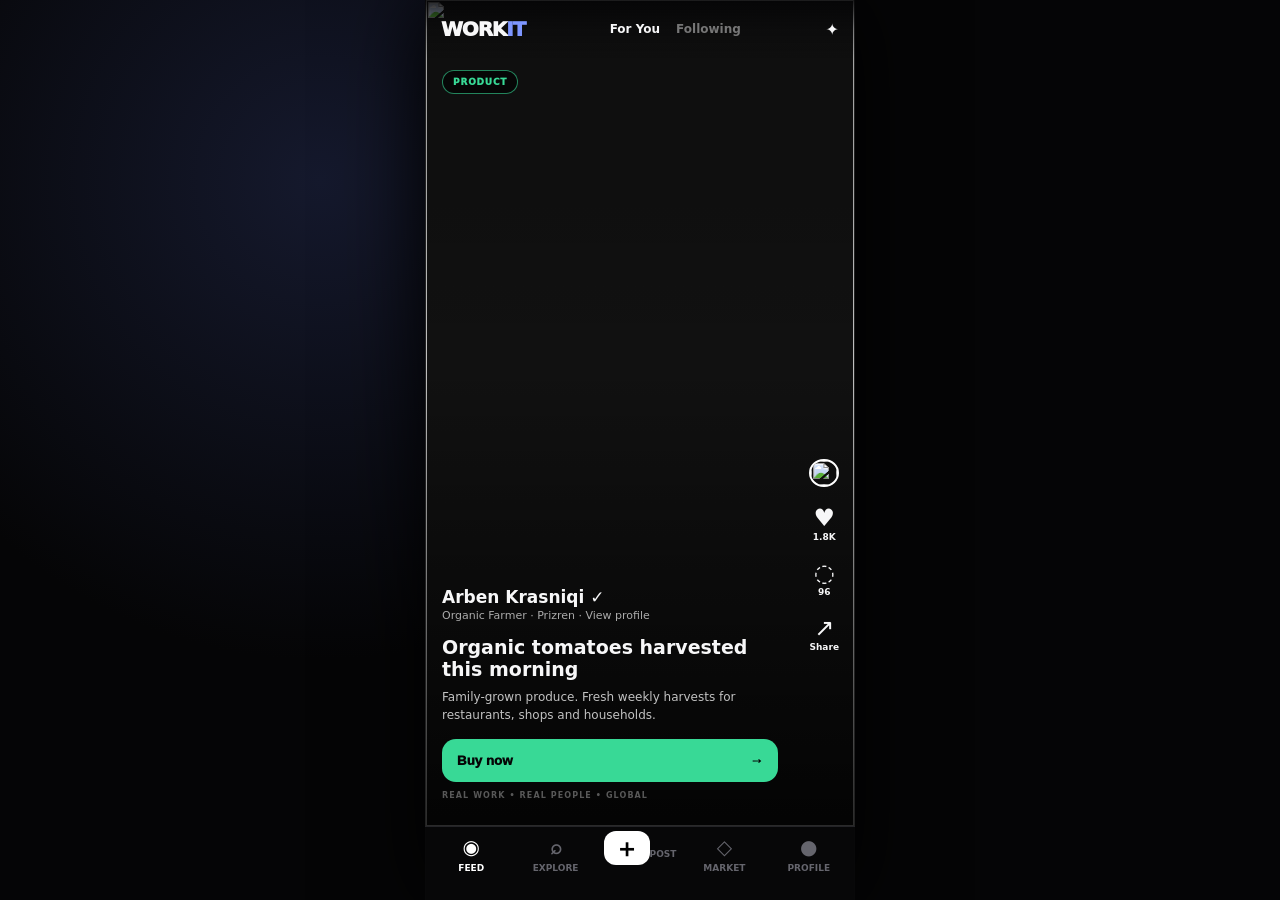
==== commit aeed52e1: "Point WORKIT preview to world bazaar v2" ====
--- a/index.html
+++ b/index.html
@@ -1,2083 +1 @@
-<!DOCTYPE html><html lang="en"><head><meta charset="UTF-8"><meta name="viewport" content="width=device-width,initial-scale=1,maximum-scale=1,user-scalable=no"><meta name="apple-mobile-web-app-capable" content="yes"><meta name="theme-color" content="#000"><title>WORKIT</title><link href="https://fonts.googleapis.com/css2?family=Plus+Jakarta+Sans:wght@400;500;600;700;800&display=swap" rel="stylesheet"><!-- FIREBASE BACKEND (optional). To connect the real backend, place firebase-config.js and workit-firebase.js beside this file and uncomment: --><!-- <script type="module" src="firebase-config.js"></script> --><!-- <script type="module" src="workit-firebase.js"></script> --><style>*{box-sizing:border-box;margin:0;padding:0;-webkit-tap-highlight-color:transparent;}
-:root{--acc:#4A7BFF;--ok:#4CD964;--warn:#FF9500;--err:#FF3B30;}
-html,body{height:100%;overflow:hidden;background:#000;}
-body{font-family:'Plus Jakarta Sans',sans-serif;color:#fff;}
-#app{position:fixed;inset:0;display:flex;flex-direction:column;background:#000;}
-/* status */
-#sb{flex-shrink:0;padding:env(safe-area-inset-top,12px) 16px 6px;display:flex;justify-content:space-between;align-items:center;}
-.sb-t{font-size:13px;font-weight:700;}
-.sb-n{width:68px;height:13px;background:#171717;border-radius:8px;}
-.sb-r{font-size:11px;color:#666;font-weight:600;}
-/* topbar */
-#tb{flex-shrink:0;padding:6px 16px 8px;display:flex;align-items:center;justify-content:space-between;border-bottom:1px solid #2a2a2a;}
-.logo{font-size:21px;font-weight:800;letter-spacing:-1px;}
-.logo b{color:#4A7BFF;}
-#zone-btn{display:flex;align-items:center;gap:5px;padding:5px 11px;background:#171717;border:1px solid #2a2a2a;border-radius:100px;cursor:pointer;}
-#zone-btn svg{width:12px;height:12px;stroke:#666;fill:none;stroke-width:2;stroke-linecap:round;}
-#zone-btn span{font-size:12px;font-weight:600;color:#ddd;}
-.tb-r{display:flex;gap:7px;}
-.ib{width:34px;height:34px;border-radius:8px;background:#171717;border:1px solid #2a2a2a;display:flex;align-items:center;justify-content:center;position:relative;}
-.ib svg{width:16px;height:16px;stroke:#ddd;fill:none;stroke-width:1.8;stroke-linecap:round;stroke-linejoin:round;}
-.pip{position:absolute;top:6px;right:6px;width:6px;height:6px;border-radius:50%;background:#FF3B30;border:1.5px solid #000;}
-/* screens */
-#screens{flex:1;overflow:hidden;position:relative;}
-.sc{position:absolute;inset:0;display:none;background:#000;overflow:hidden;}
-.sc.show{display:block;}
-#sc-sw,#sc-hm,#sc-pro{overflow-y:auto;}
-#sc-sw::-webkit-scrollbar,#sc-hm::-webkit-scrollbar,#sc-pro::-webkit-scrollbar{display:none;}
-/* bottom nav */
-#bn{flex-shrink:0;background:#111;border-top:1px solid #2a2a2a;display:flex;padding:7px 0 calc(env(safe-area-inset-bottom,0px) + 7px);}
-.bni{flex:1;display:flex;flex-direction:column;align-items:center;gap:3px;border:none;background:transparent;font-family:'Plus Jakarta Sans',sans-serif;color:#555;padding:2px 0;cursor:pointer;}
-.bni svg{width:20px;height:20px;stroke:currentColor;fill:none;stroke-width:1.8;stroke-linecap:round;stroke-linejoin:round;}
-.bni span{font-size:9px;font-weight:700;letter-spacing:.4px;text-transform:uppercase;}
-.bni.on{color:#4A7BFF;}
-/* pills */
-.pr{display:flex;gap:6px;padding:8px 16px;overflow-x:auto;background:#000;border-bottom:1px solid #2a2a2a;flex-shrink:0;}
-.pr::-webkit-scrollbar{display:none;}
-.pi{flex-shrink:0;padding:6px 13px;border-radius:100px;font-size:11px;font-weight:700;border:1px solid #2a2a2a;color:#666;background:transparent;cursor:pointer;white-space:nowrap;}
-.pi.on{background:#fff;border-color:#fff;color:#000;}
-/* buttons */
-.btn{display:inline-flex;align-items:center;justify-content:center;height:36px;padding:0 14px;border-radius:100px;font-size:12px;font-weight:700;font-family:'Plus Jakarta Sans',sans-serif;cursor:pointer;white-space:nowrap;border:none;}
-.btn.full{width:100%;height:50px;border-radius:12px;font-size:16px;}
-.btn.acc{background:#4A7BFF;color:#fff;}
-.btn.ok{background:#4CD964;color:#000;}
-.btn.warn{background:#FF9500;color:#000;}
-.btn.ghost{background:transparent;border:1px solid #333;color:#ddd;}
-.btn.err{background:#FF3B30;color:#fff;}
-/* FEED */
-#sc-fd{overflow:hidden;}
-#ftabs{position:absolute;top:0;left:0;right:0;z-index:20;display:flex;padding:8px 16px 0;gap:4px;background:linear-gradient(rgba(0,0,0,.7),transparent);}
-.ftab{padding:7px 14px;border-radius:100px;font-size:11px;font-weight:700;letter-spacing:.4px;text-transform:uppercase;color:rgba(255,255,255,.5);cursor:pointer;border:1px solid transparent;white-space:nowrap;}
-.ftab.on{color:#fff;border-color:rgba(255,255,255,.3);background:rgba(255,255,255,.1);}
-#ftr{position:absolute;inset:0;overflow:hidden;}
-.fs{position:absolute;left:0;right:0;height:100%;}
-.vc{position:relative;width:100%;height:100%;overflow:hidden;}
-.vc-bg{position:absolute;inset:0;}
-.vc-bg img{width:100%;height:100%;object-fit:cover;object-position:center 15%;}
-.vc-g{position:absolute;inset:0;background:linear-gradient(to bottom,rgba(0,0,0,.25),transparent 30%,transparent 45%,rgba(0,0,0,.55) 70%,rgba(0,0,0,.9));}
-.vc-bk{position:absolute;top:60px;left:16px;z-index:3;padding:4px 11px;border-radius:100px;font-size:11px;font-weight:700;letter-spacing:.5px;text-transform:uppercase;backdrop-filter:blur(8px);}
-.vc-nw{position:absolute;top:60px;right:16px;z-index:3;padding:4px 10px;border-radius:100px;font-size:9px;font-weight:700;background:rgba(74,123,255,.2);border:1px solid rgba(74,123,255,.4);color:#4A7BFF;}
-.vside{position:absolute;right:16px;bottom:140px;z-index:4;display:flex;flex-direction:column;gap:18px;align-items:center;}
-.va{display:flex;flex-direction:column;align-items:center;gap:4px;cursor:pointer;}
-.vab{width:44px;height:44px;border-radius:50%;background:rgba(0,0,0,.45);backdrop-filter:blur(8px);border:1px solid rgba(255,255,255,.1);display:flex;align-items:center;justify-content:center;}
-.vab.liked{background:rgba(255,59,48,.2);border-color:rgba(255,59,48,.4);}
-.vab svg{width:20px;height:20px;stroke:#fff;fill:none;stroke-width:1.8;stroke-linecap:round;stroke-linejoin:round;}
-.vab.liked svg{stroke:#FF3B30;}
-.van{font-size:10px;color:#fff;font-weight:600;}
-.vc-inf{position:absolute;bottom:0;left:0;right:70px;z-index:4;padding:0 16px calc(env(safe-area-inset-bottom,0px) + 100px);}
-.vc-ur{display:flex;align-items:center;gap:10px;margin-bottom:10px;}
-.vc-av{width:40px;height:40px;border-radius:50%;overflow:hidden;flex-shrink:0;border:2px solid rgba(255,255,255,.25);}
-.vc-av img{width:100%;height:100%;object-fit:cover;}
-.vc-nm{font-size:16px;font-weight:700;}
-.vc-rl{font-size:12px;color:rgba(255,255,255,.7);margin-top:1px;}
-.vc-cta{margin-left:auto;}
-.vc-ds{font-size:14px;color:rgba(255,255,255,.88);line-height:1.5;margin-bottom:8px;}
-.vc-tg{display:flex;gap:5px;flex-wrap:wrap;}
-.vc-tg span{font-size:11px;font-weight:600;color:rgba(74,123,255,.95);}
-.vpc{position:absolute;bottom:calc(env(safe-area-inset-bottom,0px) + 82px);left:16px;right:16px;z-index:4;}
-.vpc-r{display:flex;align-items:center;gap:8px;margin-bottom:5px;}
-.vpc-pb{width:18px;height:18px;border-radius:50%;background:rgba(255,255,255,.85);display:flex;align-items:center;justify-content:center;flex-shrink:0;}
-.vpc-pb::after{content:'';width:0;height:0;border-style:solid;border-width:4px 0 4px 7px;border-color:transparent transparent transparent #000;margin-left:1px;}
-.vpc-t{font-size:11px;color:rgba(255,255,255,.65);font-weight:600;font-family:monospace;}
-.vpc-b{height:3px;background:rgba(255,255,255,.2);border-radius:2px;overflow:hidden;}
-.vpc-f{height:100%;border-radius:2px;background:rgba(255,255,255,.88);}
-.swph{position:absolute;bottom:calc(env(safe-area-inset-bottom,0px) + 56px);left:50%;transform:translateX(-50%);z-index:4;display:flex;flex-direction:column;align-items:center;gap:3px;opacity:.4;animation:bounce 2s infinite;}
-@keyframes bounce{0%,100%{transform:translateX(-50%) translateY(0);}50%{transform:translateX(-50%) translateY(-5px);}}
-.swph svg{width:18px;height:18px;stroke:#fff;fill:none;stroke-width:2;stroke-linecap:round;}
-.swph span{font-size:9px;color:#fff;font-weight:600;letter-spacing:.5px;}
-/* SHOW WORK */
-.sw-g{display:grid;grid-template-columns:1fr 1fr;gap:2px;padding:2px;}
-.sw-c{position:relative;aspect-ratio:9/16;overflow:hidden;cursor:pointer;background:#171717;}
-.sw-c img{width:100%;height:100%;object-fit:cover;}
-.sw-ov{position:absolute;inset:0;background:linear-gradient(to bottom,transparent 45%,rgba(0,0,0,.9));}
-.sw-bk{position:absolute;top:8px;left:8px;padding:3px 8px;border-radius:4px;font-size:9px;font-weight:700;text-transform:uppercase;}
-.sw-vw{position:absolute;top:8px;right:8px;font-size:10px;font-weight:700;text-shadow:0 1px 4px rgba(0,0,0,.9);}
-.sw-inf{position:absolute;bottom:0;left:0;right:0;padding:10px;}
-.sw-nm{font-size:13px;font-weight:700;}
-.sw-rl{font-size:10px;color:rgba(255,255,255,.65);margin-top:1px;}
-/* HIRE ME */
-.hm-c{margin:10px 16px 0;background:#171717;border:1px solid #2a2a2a;border-radius:16px;overflow:hidden;}
-.hm-th{position:relative;width:100%;height:164px;overflow:hidden;}
-.hm-th img{width:100%;height:100%;object-fit:cover;object-position:center 15%;}
-.hm-tg{position:absolute;inset:0;background:linear-gradient(to bottom,transparent 20%,rgba(0,0,0,.8));}
-.hm-tb{position:absolute;top:10px;left:10px;padding:4px 10px;border-radius:5px;font-size:10px;font-weight:700;text-transform:uppercase;}
-.hm-sl{position:absolute;top:10px;right:10px;padding:4px 10px;background:rgba(0,0,0,.6);border:1px solid rgba(255,255,255,.12);border-radius:100px;font-size:11px;font-weight:700;color:#4CD964;}
-.hm-bd{padding:13px 16px 14px;}
-.hm-rw{display:flex;align-items:center;gap:10px;margin-bottom:10px;}
-.hm-av{width:44px;height:44px;border-radius:50%;overflow:hidden;flex-shrink:0;border:1.5px solid #333;}
-.hm-av img{width:100%;height:100%;object-fit:cover;}
-.hm-nm{font-size:16px;font-weight:700;}
-.hm-ti{font-size:12px;color:#666;margin-top:1px;}
-.hm-al{display:inline-flex;align-items:center;gap:5px;padding:4px 10px;border-radius:100px;background:rgba(76,217,100,.08);border:1px solid rgba(76,217,100,.18);font-size:11px;font-weight:700;color:#4CD964;margin-bottom:9px;}
-.hm-dt{width:6px;height:6px;border-radius:50%;background:#4CD964;animation:pulse 2s infinite;}
-@keyframes pulse{0%,100%{opacity:1;}50%{opacity:.25;}}
-.hm-tgs{display:flex;gap:5px;flex-wrap:wrap;margin-bottom:11px;}
-.hm-t2{padding:4px 9px;border-radius:6px;font-size:11px;font-weight:600;background:#222;border:1px solid #333;color:#ddd;}
-.hm-ft{display:flex;align-items:center;justify-content:space-between;padding-top:10px;border-top:1px solid #2a2a2a;}
-.hm-lc{font-size:11px;color:#666;display:flex;align-items:center;gap:3px;}
-.hm-lc svg{width:10px;height:10px;stroke:#666;fill:none;stroke-width:2;}
-.hm-bt{display:flex;gap:6px;}
-.cv-pl{padding:5px 11px;border-radius:100px;font-size:11px;font-weight:700;}
-.cv-pl.pend{background:rgba(255,149,0,.1);border:1px solid rgba(255,149,0,.25);color:#FF9500;}
-.cv-pl.appr{background:rgba(76,217,100,.1);border:1px solid rgba(76,217,100,.25);color:#4CD964;}
-.cv-pl.decl{background:rgba(255,59,48,.1);border:1px solid rgba(255,59,48,.2);color:#FF3B30;}
-/* PROFILE */
-.pcv{height:108px;background:linear-gradient(145deg,#14080a,#1c0810);position:relative;flex-shrink:0;}
-.paw{position:absolute;bottom:-26px;left:16px;}
-.pav{width:62px;height:62px;border-radius:50%;background:linear-gradient(135deg,#FF3B30,#c02030);display:flex;align-items:center;justify-content:center;font-size:22px;font-weight:800;border:2.5px solid #000;position:relative;}
-.pvk{position:absolute;bottom:-1px;right:-1px;width:18px;height:18px;border-radius:50%;background:#4A7BFF;border:2px solid #000;display:flex;align-items:center;justify-content:center;}
-.pvk svg{width:8px;height:8px;stroke:#fff;fill:none;stroke-width:3;}
-.ped{position:absolute;right:16px;bottom:10px;}
-.ped button{padding:5px 13px;background:transparent;border:1px solid #333;border-radius:100px;color:#ddd;font-size:11px;font-weight:600;cursor:pointer;font-family:'Plus Jakarta Sans',sans-serif;}
-.pin{padding:32px 16px 12px;}
-.pnm{font-size:20px;font-weight:800;letter-spacing:-.3px;margin-bottom:2px;}
-.prl{font-size:14px;color:#666;margin-bottom:3px;}
-.plc{font-size:12px;color:#666;display:flex;align-items:center;gap:3px;margin-bottom:9px;}
-.plc svg{width:11px;height:11px;stroke:#666;fill:none;stroke-width:2;}
-.pal{display:inline-flex;align-items:center;gap:5px;padding:4px 10px;border-radius:100px;background:rgba(76,217,100,.08);border:1px solid rgba(76,217,100,.18);font-size:11px;font-weight:700;color:#4CD964;margin-bottom:11px;}
-.pbi{font-size:14px;color:#ddd;line-height:1.6;margin-bottom:11px;}
-.psk-w{display:flex;flex-wrap:wrap;gap:6px;}
-.psk{padding:4px 11px;border-radius:100px;background:#171717;border:1px solid #2a2a2a;font-size:11px;font-weight:600;color:#ddd;}
-.pst{display:flex;border-top:1px solid #2a2a2a;border-bottom:1px solid #2a2a2a;}
-.ps{flex:1;padding:12px 4px;text-align:center;border-right:1px solid #2a2a2a;}
-.ps:last-child{border-right:none;}
-.ps-n{font-size:20px;font-weight:700;letter-spacing:-.3px;}
-.ps-l{font-size:9px;color:#666;margin-top:2px;letter-spacing:.4px;text-transform:uppercase;}
-.pac{display:flex;gap:8px;padding:11px 16px;}
-.pa{flex:1;height:46px;border-radius:12px;font-size:14px;font-weight:700;font-family:'Plus Jakarta Sans',sans-serif;cursor:pointer;}
-.pa.p{background:#4A7BFF;border:none;color:#fff;}
-.pa.o{background:transparent;border:1.5px solid #333;color:#fff;}
-.ptb{display:flex;border-bottom:1px solid #2a2a2a;}
-.pt{flex:1;padding:10px 4px;text-align:center;font-size:9px;font-weight:700;letter-spacing:.5px;text-transform:uppercase;color:#666;cursor:pointer;border-bottom:2px solid transparent;}
-.pt.on{color:#fff;border-bottom-color:#fff;}
-.vgd{display:grid;grid-template-columns:repeat(3,1fr);gap:1.5px;background:#2a2a2a;}
-.vgi{aspect-ratio:.65;position:relative;overflow:hidden;cursor:pointer;}
-.vgi-bg{position:absolute;inset:0;}
-.vgi-lb{position:absolute;inset:0;display:flex;align-items:center;justify-content:center;font-size:20px;font-weight:800;color:rgba(255,255,255,.06);}
-.vgi-v{position:absolute;bottom:4px;left:5px;font-size:9px;font-weight:700;text-shadow:0 1px 4px rgba(0,0,0,.9);}
-.vgi-t{position:absolute;top:3px;right:3px;padding:2px 5px;border-radius:3px;font-size:7px;font-weight:700;text-transform:uppercase;background:rgba(74,123,255,.88);}
-/* VIDEO MODAL */
-#vm{position:fixed;inset:0;background:#000;z-index:200;display:none;flex-direction:column;}
-#vm.open{display:flex;}
-.vm-x{position:absolute;top:calc(env(safe-area-inset-top,16px)+8px);right:14px;z-index:5;width:34px;height:34px;border-radius:50%;background:rgba(0,0,0,.55);border:1px solid rgba(255,255,255,.1);display:flex;align-items:center;justify-content:center;cursor:pointer;}
-.vm-x svg{width:13px;height:13px;stroke:#fff;fill:none;stroke-width:2.2;}
-.vm-im{flex:1;position:relative;overflow:hidden;}
-.vm-im img{width:100%;height:100%;object-fit:cover;object-position:center 10%;}
-.vm-gd{position:absolute;inset:0;background:linear-gradient(to bottom,transparent 40%,rgba(0,0,0,.92));}
-.vm-in{position:absolute;bottom:0;left:0;right:0;padding:18px 16px calc(env(safe-area-inset-bottom,0px)+24px);}
-.vm-ur{display:flex;align-items:center;gap:10px;margin-bottom:9px;}
-.vm-av{width:38px;height:38px;border-radius:50%;overflow:hidden;flex-shrink:0;}
-.vm-av img{width:100%;height:100%;object-fit:cover;}
-.vm-nm{font-size:16px;font-weight:700;}
-.vm-rl{font-size:12px;color:rgba(255,255,255,.65);}
-.vm-ds{font-size:14px;color:rgba(255,255,255,.88);line-height:1.5;margin-bottom:12px;}
-.vm-bt{display:flex;gap:8px;}
-/* CV SHEET */
-#cvo{position:fixed;inset:0;background:rgba(0,0,0,.65);backdrop-filter:blur(5px);z-index:210;display:none;align-items:flex-end;}
-#cvo.open{display:flex;}
-.cvs{width:100%;background:#171717;border-radius:18px 18px 0 0;border-top:1px solid #333;padding:18px 16px calc(env(safe-area-inset-bottom,0px)+22px);}
-.cvh{width:36px;height:4px;background:#333;border-radius:2px;margin:0 auto 16px;}
-.cvtl{font-size:20px;font-weight:700;margin-bottom:4px;}
-.cvsb{font-size:14px;color:#666;margin-bottom:16px;line-height:1.5;}
-.cvta{width:100%;background:#222;border:1px solid #333;border-radius:12px;padding:11px 13px;color:#fff;font-size:14px;font-family:'Plus Jakarta Sans',sans-serif;resize:none;height:78px;line-height:1.5;outline:none;margin-bottom:11px;}
-.cvta:focus{border-color:#4A7BFF;}
-/* APPROVE SHEET */
-#apo{position:fixed;inset:0;background:rgba(0,0,0,.65);backdrop-filter:blur(5px);z-index:220;display:none;align-items:flex-end;}
-#apo.open{display:flex;}
-.aps{width:100%;background:#171717;border-radius:18px 18px 0 0;border-top:1px solid #333;padding:18px 16px calc(env(safe-area-inset-bottom,0px)+22px);}
-.aph{width:36px;height:4px;background:#333;border-radius:2px;margin:0 auto 16px;}
-.aptl{font-size:20px;font-weight:700;margin-bottom:4px;}
-.apsb{font-size:14px;color:#666;margin-bottom:12px;line-height:1.5;}
-.aprq{background:#222;border:1px solid #2a2a2a;border-radius:12px;padding:12px;margin-bottom:14px;font-size:14px;color:#ddd;line-height:1.5;font-style:italic;}
-.apbt{display:flex;gap:8px;}
-/* TOAST */
-#tst{position:fixed;bottom:calc(env(safe-area-inset-bottom,0px)+90px);left:50%;transform:translateX(-50%) translateY(10px);background:#171717;border:1px solid #333;border-radius:100px;padding:10px 18px;font-size:13px;font-weight:600;color:#fff;z-index:300;opacity:0;transition:all .28s;pointer-events:none;white-space:nowrap;box-shadow:0 4px 20px rgba(0,0,0,.5);}
-#tst.show{opacity:1;transform:translateX(-50%) translateY(0);}
-/* ZONE SHEET */
-#zmk{position:fixed;inset:0;background:rgba(0,0,0,.65);z-index:80;display:none;}
-#zmk.show{display:block;}
-#zsh{position:fixed;bottom:0;left:0;right:0;background:#171717;border-radius:18px 18px 0 0;border-top:1px solid #333;z-index:81;max-height:78vh;display:flex;flex-direction:column;transform:translateY(110%);transition:transform .28s cubic-bezier(.32,.72,0,1);}
-#zsh.open{transform:translateY(0);}
-.zhl{width:36px;height:4px;background:#333;border-radius:2px;margin:12px auto 0;flex-shrink:0;}
-.zhd{display:flex;align-items:center;justify-content:space-between;padding:12px 16px 8px;flex-shrink:0;}
-.zti{font-size:20px;font-weight:700;}
-.zxb{width:28px;height:28px;border-radius:50%;background:#222;border:1px solid #2a2a2a;display:flex;align-items:center;justify-content:center;cursor:pointer;}
-.zxb svg{width:11px;height:11px;stroke:#ddd;fill:none;stroke-width:2.5;}
-.zsr{padding:0 16px 8px;flex-shrink:0;}
-.zsr input{width:100%;background:#222;border:1px solid #2a2a2a;border-radius:12px;padding:9px 13px;color:#fff;font-size:14px;font-family:'Plus Jakarta Sans',sans-serif;outline:none;}
-.zsr input::placeholder{color:#666;}
-.zbd{overflow-y:auto;padding:0 16px 24px;flex:1;}
-.zbd::-webkit-scrollbar{display:none;}
-.zi{display:flex;align-items:center;gap:11px;padding:10px 0;border-bottom:1px solid rgba(42,42,42,.6);cursor:pointer;}
-.zi:last-child{border-bottom:none;}
-.zif{font-size:19px;flex-shrink:0;}
-.znm{font-size:14px;font-weight:600;}
-.zsb{font-size:11px;color:#666;margin-top:1px;}
-.zck{margin-left:auto;width:17px;height:17px;border-radius:50%;background:#4A7BFF;display:flex;align-items:center;justify-content:center;opacity:0;flex-shrink:0;}
-.zck svg{width:8px;height:8px;stroke:#fff;fill:none;stroke-width:3;}
-.zi.on .zck{opacity:1;}
-.zi.on .znm{color:#4A7BFF;}
-/* JOB DETAILS MODAL */
-#jd{position:fixed;inset:0;background:rgba(0,0,0,.65);backdrop-filter:blur(5px);z-index:215;display:none;align-items:flex-end;}
-#jd.open{display:flex;}
-.jds{width:100%;background:#171717;border-radius:18px 18px 0 0;border-top:1px solid #333;max-height:88vh;overflow-y:auto;}
-.jds::-webkit-scrollbar{display:none;}
-.jd-hero{position:relative;height:180px;overflow:hidden;border-radius:18px 18px 0 0;}
-.jd-hero img{width:100%;height:100%;object-fit:cover;object-position:center 15%;}
-.jd-hero-g{position:absolute;inset:0;background:linear-gradient(to bottom,transparent 30%,rgba(23,23,23,.95));}
-.jd-x{position:absolute;top:12px;right:12px;width:32px;height:32px;border-radius:50%;background:rgba(0,0,0,.5);border:1px solid rgba(255,255,255,.12);display:flex;align-items:center;justify-content:center;cursor:pointer;}
-.jd-x svg{width:13px;height:13px;stroke:#fff;fill:none;stroke-width:2.2;}
-.jd-bk{position:absolute;top:12px;left:12px;padding:4px 10px;border-radius:5px;font-size:10px;font-weight:700;text-transform:uppercase;}
-.jd-bd{padding:0 16px 16px;}
-.jd-tl{font-size:22px;font-weight:800;letter-spacing:-.3px;margin:-30px 0 4px;position:relative;}
-.jd-co{font-size:14px;color:#999;margin-bottom:14px;}
-.jd-rows{display:flex;flex-direction:column;gap:10px;margin-bottom:16px;}
-.jd-rw{display:flex;align-items:center;gap:8px;font-size:14px;color:#ddd;}
-.jd-rw b{color:#999;font-weight:600;min-width:80px;}
-.jd-tags{display:flex;flex-wrap:wrap;gap:6px;margin-bottom:18px;}
-.jd-sec{font-size:13px;color:#999;line-height:1.6;margin-bottom:18px;}
-
-/* COMMENTS SHEET */
-#cmo{position:fixed;inset:0;background:rgba(0,0,0,.65);backdrop-filter:blur(5px);z-index:215;display:none;align-items:flex-end;}
-#cmo.open{display:flex;}
-.cms{width:100%;background:#171717;border-radius:18px 18px 0 0;border-top:1px solid #333;max-height:70vh;display:flex;flex-direction:column;}
-.cm-hd{display:flex;align-items:center;justify-content:space-between;padding:16px 16px 10px;border-bottom:1px solid #2a2a2a;}
-.cm-tl{font-size:16px;font-weight:700;}
-.cm-x{width:28px;height:28px;border-radius:50%;background:#222;border:1px solid #2a2a2a;display:flex;align-items:center;justify-content:center;cursor:pointer;}
-.cm-x svg{width:11px;height:11px;stroke:#ddd;fill:none;stroke-width:2.5;}
-.cm-list{overflow-y:auto;padding:12px 16px;flex:1;}
-.cm-list::-webkit-scrollbar{display:none;}
-.cm-item{display:flex;gap:10px;padding:10px 0;}
-.cm-av{width:34px;height:34px;border-radius:50%;background:linear-gradient(135deg,#4A7BFF,#6d28d9);display:flex;align-items:center;justify-content:center;font-size:14px;font-weight:700;flex-shrink:0;}
-.cm-body{flex:1;}
-.cm-top{display:flex;align-items:center;gap:8px;margin-bottom:2px;}
-.cm-user{font-size:13px;font-weight:700;}
-.cm-time{font-size:11px;color:#666;}
-.cm-text{font-size:14px;color:#ddd;line-height:1.4;}
-.cm-foot{display:flex;gap:8px;padding:10px 16px calc(env(safe-area-inset-bottom,0px)+14px);border-top:1px solid #2a2a2a;}
-.cm-input{flex:1;background:#222;border:1px solid #2a2a2a;border-radius:100px;padding:9px 14px;color:#fff;font-size:14px;font-family:'Plus Jakarta Sans',sans-serif;outline:none;}
-.cm-input:focus{border-color:#4A7BFF;}
-.cm-send{width:40px;height:40px;border-radius:50%;background:#4A7BFF;border:none;color:#fff;font-weight:700;cursor:pointer;flex-shrink:0;}
-
-/* ════════ AUTH ════════ */
-#app{visibility:hidden;}
-#auth{position:fixed;inset:0;z-index:500;background:#000;display:none;overflow-y:auto;}
-#auth.show{display:block;}
-#auth::-webkit-scrollbar{display:none;}
-.auth-wrap{min-height:100%;display:flex;flex-direction:column;justify-content:center;padding:calc(env(safe-area-inset-top,20px) + 24px) 24px calc(env(safe-area-inset-bottom,20px) + 24px);max-width:440px;margin:0 auto;}
-.auth-logo{font-size:26px;font-weight:800;letter-spacing:-1px;margin-bottom:24px;}
-.auth-logo b{color:#4A7BFF;}
-.auth-h1{font-size:26px;font-weight:800;letter-spacing:-.5px;margin-bottom:6px;}
-.auth-sub{font-size:14px;color:#888;line-height:1.5;margin-bottom:22px;}
-.auth-banner{display:none;align-items:center;gap:8px;background:rgba(255,59,48,.1);border:1px solid rgba(255,59,48,.3);color:#FF6B60;font-size:13px;font-weight:600;padding:11px 14px;border-radius:12px;margin-bottom:16px;line-height:1.4;}
-.auth-field{margin-bottom:16px;}
-.auth-field label{display:block;font-size:12px;font-weight:700;color:#aaa;margin-bottom:7px;letter-spacing:.2px;}
-.auth-field input{width:100%;background:#171717;border:1.5px solid #2a2a2a;border-radius:12px;padding:14px 15px;color:#fff;font-size:15px;font-family:'Plus Jakarta Sans',sans-serif;outline:none;transition:border-color .15s;}
-.auth-field input::placeholder{color:#555;}
-.auth-field input:focus{border-color:#4A7BFF;}
-.auth-field.bad input{border-color:#FF3B30;}
-.auth-field.ok input{border-color:#2a2a2a;}
-.auth-err{font-size:12px;color:#FF6B60;font-weight:600;margin-top:6px;display:none;}
-.auth-pw{position:relative;}
-.auth-pw input{padding-right:46px;}
-.auth-eye{position:absolute;right:10px;top:50%;transform:translateY(-50%);width:30px;height:30px;background:transparent;border:none;display:flex;align-items:center;justify-content:center;cursor:pointer;}
-.auth-eye svg{width:18px;height:18px;stroke:#666;fill:none;stroke-width:1.8;stroke-linecap:round;stroke-linejoin:round;}
-.auth-eye.on svg{stroke:#4A7BFF;}
-.auth-meter{height:4px;background:#222;border-radius:2px;margin-top:9px;overflow:hidden;}
-.auth-meter-fill{height:100%;width:0;border-radius:2px;transition:width .25s,background .25s;}
-.auth-row{display:flex;align-items:center;justify-content:space-between;margin-bottom:18px;margin-top:-4px;}
-.auth-link{background:none;border:none;color:#4A7BFF;font-size:13px;font-weight:700;cursor:pointer;font-family:'Plus Jakarta Sans',sans-serif;padding:0;}
-.auth-primary{width:100%;height:52px;background:#4A7BFF;border:none;border-radius:12px;color:#fff;font-size:16px;font-weight:700;font-family:'Plus Jakarta Sans',sans-serif;cursor:pointer;transition:opacity .15s;display:flex;align-items:center;justify-content:center;}
-.auth-primary:active{opacity:.85;}
-.auth-primary:disabled{opacity:.4;cursor:default;}
-.auth-primary.is-loading{opacity:.85;}
-.auth-spin{width:20px;height:20px;border:2.5px solid rgba(255,255,255,.3);border-top-color:#fff;border-radius:50%;animation:authspin .7s linear infinite;}
-@keyframes authspin{to{transform:rotate(360deg);}}
-.auth-or{display:flex;align-items:center;gap:12px;margin:18px 0;color:#555;font-size:12px;font-weight:600;}
-.auth-or::before,.auth-or::after{content:'';flex:1;height:1px;background:#2a2a2a;}
-.auth-social{width:100%;height:50px;background:#171717;border:1.5px solid #2a2a2a;border-radius:12px;color:#fff;font-size:15px;font-weight:600;font-family:'Plus Jakarta Sans',sans-serif;cursor:pointer;display:flex;align-items:center;justify-content:center;gap:10px;margin-bottom:10px;transition:border-color .15s;}
-.auth-social:active{border-color:#444;}
-.auth-social .brand{width:19px;height:19px;}
-.auth-foot{text-align:center;font-size:14px;color:#888;margin-top:18px;}
-.auth-check{margin-bottom:18px;}
-.auth-cb{display:flex;align-items:flex-start;gap:10px;font-size:13px;color:#aaa;line-height:1.5;cursor:pointer;}
-.auth-cb input{position:absolute;opacity:0;width:0;height:0;}
-.auth-box-c{width:20px;height:20px;border:1.5px solid #333;border-radius:6px;flex-shrink:0;margin-top:1px;position:relative;transition:all .15s;}
-.auth-cb input:checked + .auth-box-c{background:#4A7BFF;border-color:#4A7BFF;}
-.auth-cb input:checked + .auth-box-c::after{content:'';position:absolute;left:6px;top:2px;width:5px;height:10px;border:solid #fff;border-width:0 2px 2px 0;transform:rotate(45deg);}
-.auth-cb .auth-link{display:inline;}
-/* account type cards */
-.auth-types{display:flex;flex-direction:column;gap:10px;margin-bottom:20px;}
-.auth-type{display:flex;align-items:center;gap:13px;padding:15px;background:#171717;border:1.5px solid #2a2a2a;border-radius:14px;cursor:pointer;transition:all .15s;}
-.auth-type.on{border-color:#4A7BFF;background:rgba(74,123,255,.08);}
-.auth-type-ic{width:44px;height:44px;border-radius:11px;background:#222;display:flex;align-items:center;justify-content:center;flex-shrink:0;}
-.auth-type.on .auth-type-ic{background:rgba(74,123,255,.18);}
-.auth-type-ic svg{width:22px;height:22px;stroke:#aaa;fill:none;stroke-width:1.8;stroke-linecap:round;stroke-linejoin:round;}
-.auth-type.on .auth-type-ic svg{stroke:#4A7BFF;}
-.auth-type-tx{flex:1;}
-.auth-type-t{font-size:15px;font-weight:700;margin-bottom:2px;}
-.auth-type-d{font-size:12px;color:#888;line-height:1.4;}
-.auth-type-chk{width:22px;height:22px;border-radius:50%;border:1.5px solid #333;display:flex;align-items:center;justify-content:center;flex-shrink:0;transition:all .15s;}
-.auth-type.on .auth-type-chk{background:#4A7BFF;border-color:#4A7BFF;}
-.auth-type-chk svg{width:12px;height:12px;stroke:#fff;fill:none;stroke-width:3;opacity:0;}
-.auth-type.on .auth-type-chk svg{opacity:1;}
-.auth-done{display:flex;justify-content:center;margin:10px 0 18px;}
-.auth-done svg{width:64px;height:64px;stroke:#4CD964;fill:none;stroke-width:1.5;stroke-linecap:round;stroke-linejoin:round;}
-
-/* ════════ AUTH — extended (profile setup, verify) ════════ */
-.auth-field select,.auth-field textarea{width:100%;background:#171717;border:1.5px solid #2a2a2a;border-radius:12px;padding:14px 15px;color:#fff;font-size:15px;font-family:'Plus Jakarta Sans',sans-serif;outline:none;transition:border-color .15s;}
-.auth-field select{appearance:none;-webkit-appearance:none;background-image:url("data:image/svg+xml;charset=utf-8,%3Csvg xmlns='http://www.w3.org/2000/svg' viewBox='0 0 24 24' fill='none' stroke='%23666' stroke-width='2'%3E%3Cpolyline points='6 9 12 15 18 9'/%3E%3C/svg%3E");background-repeat:no-repeat;background-position:right 14px center;background-size:16px;padding-right:40px;}
-.auth-field select:focus,.auth-field textarea:focus{border-color:#4A7BFF;}
-.auth-field textarea{resize:none;line-height:1.5;}
-.auth-field.bad select,.auth-field.bad textarea{border-color:#FF3B30;}
-.auth-photo{display:flex;flex-direction:column;align-items:center;gap:10px;margin-bottom:20px;}
-.auth-photo-ring{width:88px;height:88px;border-radius:50%;background:#171717;border:2px dashed #333;display:flex;align-items:center;justify-content:center;cursor:pointer;overflow:hidden;transition:border-color .15s;}
-.auth-photo-ring.has{border-style:solid;border-color:#4A7BFF;}
-.auth-photo-ring img{width:100%;height:100%;object-fit:cover;}
-.auth-photo-ring svg{width:30px;height:30px;stroke:#555;fill:none;stroke-width:1.6;stroke-linecap:round;stroke-linejoin:round;}
-.auth-seg{display:flex;gap:6px;background:#171717;border:1.5px solid #2a2a2a;border-radius:12px;padding:4px;}
-.auth-seg-b{flex:1;height:40px;border:none;background:transparent;color:#888;font-size:13px;font-weight:700;font-family:'Plus Jakarta Sans',sans-serif;border-radius:9px;cursor:pointer;transition:all .15s;}
-.auth-seg-b.on{background:#4A7BFF;color:#fff;}
-.auth-verify-status{display:flex;align-items:center;justify-content:center;gap:8px;font-size:13px;font-weight:600;color:#999;padding:12px;background:#171717;border:1px solid #2a2a2a;border-radius:12px;margin-bottom:18px;}
-.auth-verify-status.done{color:#4CD964;border-color:rgba(76,217,100,.3);background:rgba(76,217,100,.06);}
-.auth-verify-status .ok-i{width:16px;height:16px;stroke:#4CD964;fill:none;stroke-width:2.5;}
-.auth-spin.sm{width:15px;height:15px;border-width:2px;}
-
-/* ════════ ADVANCED PROFILE ════════ */
-.pcv{position:relative;overflow:visible;}
-.pcv-img{position:absolute;inset:0;background:linear-gradient(145deg,#14080a,#1c0810);background-size:cover;background-position:center;}
-.pcv-edit{position:absolute;top:10px;right:54px;width:32px;height:32px;border-radius:50%;background:rgba(0,0,0,.5);border:1px solid rgba(255,255,255,.15);display:flex;align-items:center;justify-content:center;cursor:pointer;z-index:3;}
-.pcv-edit svg{width:15px;height:15px;stroke:#fff;fill:none;stroke-width:1.7;stroke-linecap:round;stroke-linejoin:round;}
-.pav{overflow:hidden;}
-.pav img{width:100%;height:100%;object-fit:cover;}
-.pvk{display:none;}
-.pvk.show{display:flex;}
-/* social links row */
-.p-social{display:flex;gap:8px;margin-top:12px;flex-wrap:wrap;}
-.p-soc{width:38px;height:38px;border-radius:10px;background:#171717;border:1px solid #2a2a2a;display:flex;align-items:center;justify-content:center;cursor:pointer;transition:border-color .15s;}
-.p-soc:active{border-color:#4A7BFF;}
-.p-soc svg{width:18px;height:18px;stroke:#aaa;fill:none;stroke-width:1.7;stroke-linecap:round;stroke-linejoin:round;}
-.p-soc.add{border-style:dashed;}
-.p-soc.add svg{stroke:#555;}
-/* follow row (public profile) */
-.p-follow-row{display:flex;gap:8px;margin-top:14px;}
-.p-follow-row .pa{height:44px;}
-.p-follow-row .pa.following{background:transparent;border:1.5px solid #333;color:#fff;}
-/* portfolio grid */
-.pf-grid{display:none;grid-template-columns:1fr 1fr 1fr;gap:2px;padding:2px;}
-.pf-grid.show{display:grid;}
-.pf-item{position:relative;aspect-ratio:1;overflow:hidden;background:#171717;cursor:pointer;}
-.pf-item img{width:100%;height:100%;object-fit:cover;}
-.pf-item .pf-vid{position:absolute;top:6px;right:6px;width:20px;height:20px;border-radius:50%;background:rgba(0,0,0,.55);display:flex;align-items:center;justify-content:center;}
-.pf-item .pf-vid::after{content:'';width:0;height:0;border-style:solid;border-width:4px 0 4px 7px;border-color:transparent transparent transparent #fff;margin-left:1px;}
-.pf-item .pf-del{position:absolute;top:6px;left:6px;width:20px;height:20px;border-radius:50%;background:rgba(255,59,48,.85);display:flex;align-items:center;justify-content:center;cursor:pointer;opacity:0;transition:opacity .15s;}
-.pf-item:active .pf-del,.pf-item .pf-del.show{opacity:1;}
-.pf-item .pf-del svg{width:10px;height:10px;stroke:#fff;fill:none;stroke-width:3;}
-.pf-add{aspect-ratio:1;border:1.5px dashed #333;border-radius:8px;display:flex;flex-direction:column;align-items:center;justify-content:center;gap:4px;cursor:pointer;background:#0d0d0d;}
-.pf-add svg{width:22px;height:22px;stroke:#555;fill:none;stroke-width:1.6;stroke-linecap:round;stroke-linejoin:round;}
-.pf-add span{font-size:9px;color:#555;font-weight:700;text-transform:uppercase;letter-spacing:.4px;}
-.pf-empty{grid-column:1/-1;padding:40px 16px;text-align:center;color:#666;font-size:13px;}
-/* experience list */
-.exp-list{display:none;padding:8px 16px 16px;}
-.exp-list.show{display:block;}
-.exp-item{display:flex;gap:12px;padding:13px 0;border-bottom:1px solid #1f1f1f;}
-.exp-item:last-child{border-bottom:none;}
-.exp-dot{width:36px;height:36px;border-radius:9px;background:#171717;border:1px solid #2a2a2a;display:flex;align-items:center;justify-content:center;flex-shrink:0;}
-.exp-dot svg{width:17px;height:17px;stroke:#4A7BFF;fill:none;stroke-width:1.8;}
-.exp-body{flex:1;}
-.exp-role{font-size:14px;font-weight:700;}
-.exp-co{font-size:12px;color:#aaa;margin-top:1px;}
-.exp-date{font-size:11px;color:#666;margin-top:2px;}
-.exp-edit-btn{margin:10px 16px 0;}
-.exp-empty{padding:40px 16px;text-align:center;color:#666;font-size:13px;}
-/* portfolio upload modal */
-#pfm,#expm,#socm{position:fixed;inset:0;background:rgba(0,0,0,.65);backdrop-filter:blur(5px);z-index:216;display:none;align-items:flex-end;}
-#pfm.open,#expm.open,#socm.open{display:flex;}
-#expm .cvs,#socm .cvs{max-height:84vh;overflow-y:auto;}
-#expm .cvs::-webkit-scrollbar,#socm .cvs::-webkit-scrollbar{display:none;}
-.pfm-drop{border:1.5px dashed #333;border-radius:12px;padding:28px 16px;display:flex;flex-direction:column;align-items:center;gap:10px;cursor:pointer;margin-bottom:12px;transition:border-color .15s;}
-.pfm-drop.has{border-color:#4A7BFF;border-style:solid;}
-.pfm-drop svg{width:30px;height:30px;stroke:#555;fill:none;stroke-width:1.5;stroke-linecap:round;stroke-linejoin:round;}
-.pfm-drop span{font-size:13px;color:#888;font-weight:600;}
-.pfm-prog{height:5px;background:#222;border-radius:3px;overflow:hidden;margin-bottom:12px;}
-.pfm-prog-f{height:100%;width:0;background:#4A7BFF;border-radius:3px;transition:width .2s;}
-/* experience editor rows */
-.exp-row{background:#0d0d0d;border:1px solid #222;border-radius:12px;padding:12px;margin-bottom:10px;position:relative;}
-.exp-row input{width:100%;background:#171717;border:1px solid #2a2a2a;border-radius:9px;padding:10px 12px;color:#fff;font-size:13px;font-family:'Plus Jakarta Sans',sans-serif;outline:none;margin-bottom:8px;}
-.exp-row input:focus{border-color:#4A7BFF;}
-.exp-row .exp-dates{display:flex;gap:8px;}
-.exp-row .exp-dates input{margin-bottom:0;}
-.exp-row-del{position:absolute;top:8px;right:8px;width:24px;height:24px;border-radius:50%;background:rgba(255,59,48,.12);border:none;color:#FF3B30;font-size:16px;cursor:pointer;display:flex;align-items:center;justify-content:center;}
-
-/* ════════ FEED 2.0 ════════ */
-#cmp{position:fixed;inset:0;background:rgba(0,0,0,.65);backdrop-filter:blur(5px);z-index:217;display:none;align-items:flex-end;}
-#cmp.open{display:flex;}
-#cmp .cvs{max-height:88vh;overflow-y:auto;}
-#cmp .cvs::-webkit-scrollbar{display:none;}
-.cmp-fab{margin-left:auto;background:#4A7BFF !important;border-color:#4A7BFF !important;color:#fff !important;min-width:34px;display:flex;align-items:center;justify-content:center;padding:7px 11px;}
-.vc-tg span{cursor:pointer;}
-.vc-tg span:active{opacity:.6;}
-/* feed loading shimmer (infinite scroll) */
-.feed-more{position:absolute;bottom:calc(env(safe-area-inset-bottom,0px) + 120px);left:50%;transform:translateX(-50%);z-index:5;font-size:11px;color:rgba(255,255,255,.6);font-weight:600;display:none;}
-.feed-more.show{display:block;}
-</style></head></head></head></head><body><div id="auth"><div class="auth-wrap"><div id="auth-box"></div></div></div><div id="app"><div id="sb"><span class="sb-t">9:41</span><div class="sb-n"></div><span class="sb-r">5G &bull; 87%</span></div><div id="tb"><div class="logo">WORK<b>IT</b></div><div id="zone-btn"><svg viewBox="0 0 24 24"><circle cx="12" cy="12" r="10"/><line x1="2" y1="12" x2="22" y2="12"/><path d="M12 2a15.3 15.3 0 0 1 4 10 15.3 15.3 0 0 1-4 10 15.3 15.3 0 0 1-4-10 15.3 15.3 0 0 1 4-10z"/></svg><span id="zlbl">Global</span><svg viewBox="0 0 24 24"><polyline points="6 9 12 15 18 9"/></svg></div><div class="tb-r"><div class="ib"><svg viewBox="0 0 24 24"><path d="M18 8A6 6 0 0 0 6 8c0 7-3 9-3 9h18s-3-2-3-9"/><path d="M13.73 21a2 2 0 0 1-3.46 0"/></svg><div class="pip"></div></div><div class="ib"><svg viewBox="0 0 24 24"><path d="M21 15a2 2 0 0 1-2 2H7l-4 4V5a2 2 0 0 1 2-2h14a2 2 0 0 1 2 2z"/></svg></div></div></div><div id="screens"><div id="sc-fd" class="sc show"><div id="ftabs"><div class="ftab on" data-t="">Feed</div><div class="ftab" data-t="show_work">Show Work</div><div class="ftab" data-t="hire_me">Hire Me</div><div class="ftab" data-t="pitch">Pitch</div><div class="ftab" data-t="teach">Teach</div></div><div id="ftr"></div></div><div id="sc-sw" class="sc"><div style="position:sticky;top:0;z-index:10;background:#000"><div class="pr"><div class="pi on" data-c="">All Work</div><div class="pi" data-c="design">Design</div><div class="pi" data-c="dev">Development</div><div class="pi" data-c="architecture">Architecture</div><div class="pi" data-c="marketing">Marketing</div><div class="pi" data-c="finance">Finance</div><div class="pi" data-c="product">Product</div></div></div><div class="sw-g" id="sw-grid"></div><div style="height:16px"></div></div><div id="sc-hm" class="sc"><div style="position:sticky;top:0;z-index:10;background:#000"><div class="pr"><div class="pi on" data-c="">All</div><div class="pi" data-c="remote">Remote</div><div class="pi" data-c="design">Design</div><div class="pi" data-c="dev">Development</div><div class="pi" data-c="architecture">Architecture</div></div></div><div style="height:8px"></div><div id="hm-list"></div><div style="height:16px"></div></div><div id="sc-pro" class="sc"><div class="pcv" id="p-banner"><div class="pcv-img" id="p-banner-img"></div><button class="pcv-edit" id="p-banner-btn"><svg viewBox="0 0 24 24"><path d="M23 19a2 2 0 0 1-2 2H3a2 2 0 0 1-2-2V8a2 2 0 0 1 2-2h4l2-3h6l2 3h4a2 2 0 0 1 2 2z"/><circle cx="12" cy="13" r="4"/></svg></button><div class="paw"><div class="pav" id="p-avatar">R<div class="pvk" id="p-verified"><svg viewBox="0 0 24 24"><polyline points="20 6 9 17 4 12"/></svg></div></div></div><div class="ped"><button id="p-edit">Edit Profile</button></div></div><div class="pin"><div class="pnm" id="pnm"></div><div class="prl" id="prl"></div><div class="plc"><svg viewBox="0 0 24 24"><path d="M21 10c0 7-9 13-9 13s-9-6-9-13a9 9 0 0 1 18 0z"/><circle cx="12" cy="10" r="3"/></svg><span id="plc-t"></span></div><div class="pal"><span class="hm-dt"></span>Available for projects</div><div class="pbi" id="pbi"></div><div class="psk-w" id="psk-w"></div><div class="p-social" id="p-social"></div><div class="p-follow-row" id="p-follow-row" style="display:none"><button class="pa p" id="p-follow-btn">Follow</button><button class="pa o" id="p-msg-btn">Message</button></div></div><div class="pst"><div class="ps"><div class="ps-n" id="ps-videos"></div><div class="ps-l">Videos</div></div><div class="ps"><div class="ps-n" id="ps-followers"></div><div class="ps-l">Followers</div></div><div class="ps"><div class="ps-n" id="ps-following"></div><div class="ps-l">Following</div></div><div class="ps"><div class="ps-n" id="ps-views"></div><div class="ps-l">Views</div></div></div><div class="pac"><button class="pa p" id="pa-hire">Hire Me</button><button class="pa o" id="pa-msg">Message</button><button class="pa o" style="flex:.4" id="pa-more">More</button></div><div class="ptb"><div class="pt on" data-tab="Portfolio">Portfolio</div><div class="pt" data-tab="Work">Work</div><div class="pt" data-tab="Experience">Experience</div><div class="pt" data-tab="Pitch">Pitch</div></div><div class="vgd" id="vgd"></div><div class="pf-grid" id="pf-grid"></div><div class="exp-list" id="exp-list"></div><div style="height:16px"></div></div></div><div id="bn"><button class="bni on" data-sc="fd"><svg viewBox="0 0 24 24"><polygon points="23 7 16 12 23 17 23 7"/><rect x="1" y="5" width="15" height="14" rx="2" ry="2"/></svg><span>Feed</span></button><button class="bni" data-sc="sw"><svg viewBox="0 0 24 24"><rect x="3" y="3" width="7" height="7"/><rect x="14" y="3" width="7" height="7"/><rect x="14" y="14" width="7" height="7"/><rect x="3" y="14" width="7" height="7"/></svg><span>Show Work</span></button><button class="bni" data-sc="hm"><svg viewBox="0 0 24 24"><path d="M20 21v-2a4 4 0 0 0-4-4H8a4 4 0 0 0-4 4v2"/><circle cx="12" cy="7" r="4"/><polyline points="16 11 18 13 22 9"/></svg><span>Hire Me</span></button><button class="bni" data-sc="pro"><svg viewBox="0 0 24 24"><path d="M20 21v-2a4 4 0 0 0-4-4H8a4 4 0 0 0-4 4v2"/><circle cx="12" cy="7" r="4"/></svg><span>Profile</span></button></div></div><div id="vm"><div class="vm-x" id="vm-x"><svg viewBox="0 0 24 24"><line x1="18" y1="6" x2="6" y2="18"/><line x1="6" y1="6" x2="18" y2="18"/></svg></div><div class="vm-im"><img id="vm-i" src="" alt=""><div class="vm-gd"></div><div class="vm-in"><div class="vm-ur"><div class="vm-av"><img id="vm-a" src="" alt=""></div><div><div class="vm-nm" id="vm-n"></div><div class="vm-rl" id="vm-r"></div></div></div><div class="vm-ds" id="vm-d"></div><div class="vm-bt"><button class="btn acc" id="vm-h">Hire</button><button class="btn acc" id="vm-c">Request CV</button><button class="btn ghost" id="vm-cl">Close</button></div></div></div></div><div id="jd"><div class="jds"><div class="jd-hero"><img id="jd-img" src="" alt=""><div class="jd-hero-g"></div><div class="jd-x" id="jd-x"><svg viewBox="0 0 24 24"><line x1="18" y1="6" x2="6" y2="18"/><line x1="6" y1="6" x2="18" y2="18"/></svg></div><div class="jd-bk" id="jd-badge"></div></div><div class="jd-bd"><div class="jd-tl" id="jd-title"></div><div class="jd-co" id="jd-company"></div><div class="jd-rows"><div class="jd-rw"><b>Salary</b><span id="jd-salary"></span></div><div class="jd-rw"><b>Location</b><span id="jd-loc"></span></div><div class="jd-rw"><b>Type</b><span id="jd-avail"></span></div></div><div class="jd-tags" id="jd-tags"></div><div class="jd-sec" id="jd-desc"></div><button class="btn acc full" id="jd-apply">Apply Now</button><div style="height:8px"></div><button class="btn ghost full" id="jd-close">Close</button><div style="height:8px"></div></div></div></div><div id="cmo"><div class="cms"><div class="cm-hd"><div class="cm-tl" id="cm-title">Comments</div><div class="cm-x" id="cm-x"><svg viewBox="0 0 24 24"><line x1="18" y1="6" x2="6" y2="18"/><line x1="6" y1="6" x2="18" y2="18"/></svg></div></div><div class="cm-list" id="cm-list"></div><div class="cm-foot"><input class="cm-input" id="cm-input" placeholder="Add a comment..."><button class="cm-send" id="cm-send"><svg viewBox="0 0 24 24"><line x1="22" y1="2" x2="11" y2="13"/><polygon points="22 2 15 22 11 13 2 9 22 2"/></svg></button></div></div></div><div id="cvo"><div class="cvs"><div class="cvh"></div><div class="cvtl" id="cv-tl">Request CV</div><div class="cvsb">Send a short message. The candidate will approve or decline privately.</div><textarea class="cvta" id="cv-ta" placeholder="Hi, we are hiring for..."></textarea><button class="btn acc full" id="cv-sd">Send Request</button><div style="height:8px"></div><button class="btn ghost full" id="cv-ca">Cancel</button></div></div><div id="tst"></div><div id="cmp"><div class="cvs"><div class="cvh"></div><div class="cvtl">Create a post</div><div class="cvsb">Share work, a pitch, a job, or something you can teach.</div><div class="auth-field"><label>Type</label><select id="cmp-type"><option value="show_work">Show Work</option><option value="hire_me">Open to Work</option><option value="pitch">Pitch</option><option value="teach">Teach</option><option value="job_post">Job Post</option></select></div><div class="auth-field"><label>Caption</label><textarea id="cmp-text" rows="3" placeholder="Write something... use #hashtags"></textarea></div><div class="auth-field"><label>Profession tags (comma separated)</label><input id="cmp-prof" placeholder="design, ux, product"></div><div class="pfm-drop" id="cmp-drop"><svg viewBox="0 0 24 24"><path d="M21 15v4a2 2 0 0 1-2 2H5a2 2 0 0 1-2-2v-4"/><polyline points="17 8 12 3 7 8"/><line x1="12" y1="3" x2="12" y2="15"/></svg><span id="cmp-drop-t">Add a video or image (optional)</span></div><input type="file" id="cmp-file" accept="image/*,video/*" style="display:none"><div class="pfm-prog" id="cmp-prog" style="display:none"><div class="pfm-prog-f" id="cmp-prog-f"></div></div><button class="btn acc full" id="cmp-post">Post</button><div style="height:8px"></div><button class="btn ghost full" id="cmp-cancel">Cancel</button></div></div><div id="pfm"><div class="cvs"><div class="cvh"></div><div class="cvtl">Add portfolio item</div><div class="cvsb">Upload an image or video to showcase your work.</div><div class="pfm-drop" id="pfm-drop"><svg viewBox="0 0 24 24"><path d="M21 15v4a2 2 0 0 1-2 2H5a2 2 0 0 1-2-2v-4"/><polyline points="17 8 12 3 7 8"/><line x1="12" y1="3" x2="12" y2="15"/></svg><span id="pfm-drop-t">Tap to choose a file</span></div><input type="file" id="pfm-file" accept="image/*,video/*" style="display:none"><div class="pfm-prog" id="pfm-prog" style="display:none"><div class="pfm-prog-f" id="pfm-prog-f"></div></div><button class="btn acc full" id="pfm-add">Add to portfolio</button><div style="height:8px"></div><button class="btn ghost full" id="pfm-cancel">Cancel</button></div></div><div id="expm"><div class="cvs"><div class="cvh"></div><div class="cvtl">Experience</div><div class="cvsb">Add roles to build your professional history.</div><div id="expm-list"></div><button class="btn ghost full" id="expm-add-row">+ Add a role</button><div style="height:10px"></div><button class="btn acc full" id="expm-save">Save experience</button><div style="height:8px"></div><button class="btn ghost full" id="expm-cancel">Cancel</button></div></div><div id="socm"><div class="cvs"><div class="cvh"></div><div class="cvtl">Social links</div><div class="cvsb">Connect your other profiles.</div><div class="auth-field"><label>Instagram</label><input id="soc-ig" placeholder="@username or URL"></div><div class="auth-field"><label>TikTok</label><input id="soc-tt" placeholder="@username or URL"></div><div class="auth-field"><label>LinkedIn</label><input id="soc-li" placeholder="Profile URL"></div><div class="auth-field"><label>Website</label><input id="soc-web" placeholder="https://"></div><button class="btn acc full" id="soc-save">Save links</button><div style="height:8px"></div><button class="btn ghost full" id="soc-cancel">Cancel</button></div></div><div id="zmk"></div><div id="zsh"><div class="zhl"></div><div class="zhd"><div class="zti">Select Zone</div><div class="zxb" id="zxb"><svg viewBox="0 0 24 24"><line x1="18" y1="6" x2="6" y2="18"/><line x1="6" y1="6" x2="18" y2="18"/></svg></div></div><div class="zsr"><input type="text" id="zin" placeholder="Search zones..."></div><div class="zbd" id="zbd"></div></div><script>var THUMBS={"sk":"[data-uri]","at":"[data-uri]","md":"[data-uri]","nk":"[data-uri]"};var AVS={"sk":"[data-uri]","at":"[data-uri]","md":"[data-uri]","nk":"[data-uri]"};(function(){
-'use strict';
-
-/* ════════════════════════════════════════════════════════
-   FIREBASE BRIDGE
-   When firebase-config.js + workit-firebase.js are loaded,
-   window.WorkitAPI exists and FB_MODE becomes true. Handlers
-   then use the real backend. Without it, the app runs in the
-   original self-contained demo mode (no backend needed).
-════════════════════════════════════════════════════════ */
-function 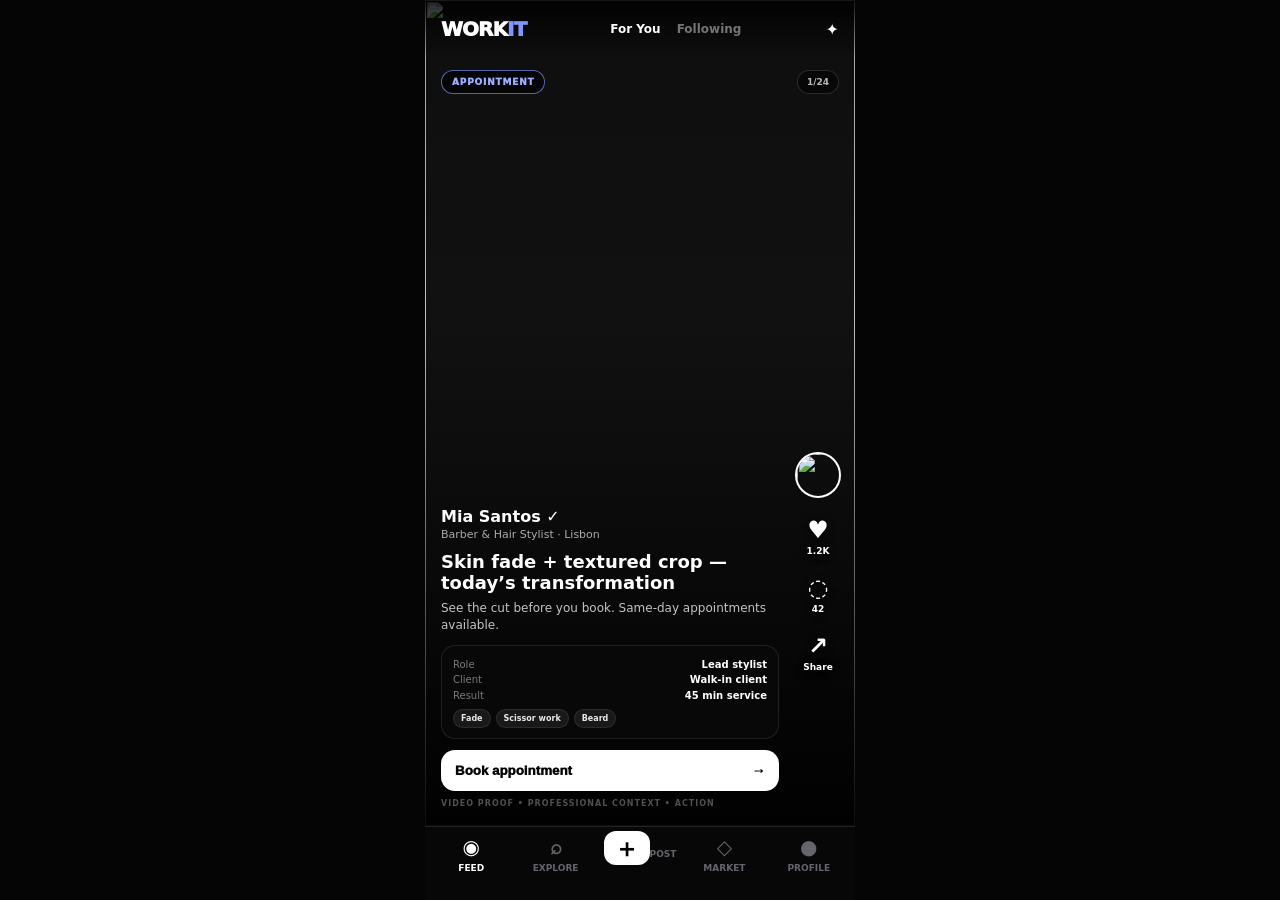
==== commit 429e3771: "Point WORKIT root to latest preview v4" ====
--- a/index.html
+++ b/index.html
@@ -1 +1 @@
-<!doctype html><html><head><meta charset="utf-8"><meta name="viewport" content="width=device-width,initial-scale=1"><meta http-equiv="refresh" content="0; url=preview-v2.html"><title>WORKIT</title><style>body{margin:0;background:#050506;color:#fff;font-family:system-ui;display:grid;place-items:center;min-height:100vh}b{font-size:24px}</style></head><body><b>Opening WORKIT…</b><script>location.replace('preview-v2.html')</script></body></html>+<!doctype html><html><head><meta charset="utf-8"><meta name="viewport" content="width=device-width,initial-scale=1"><meta http-equiv="refresh" content="0; url=preview-v4.html"><title>WORKIT</title><style>body{margin:0;background:#050506;color:#fff;font-family:system-ui;display:grid;place-items:center;min-height:100vh}b{font-size:24px}</style></head><body><b>Opening WORKIT…</b><script>location.replace('preview-v4.html')</script></body></html>
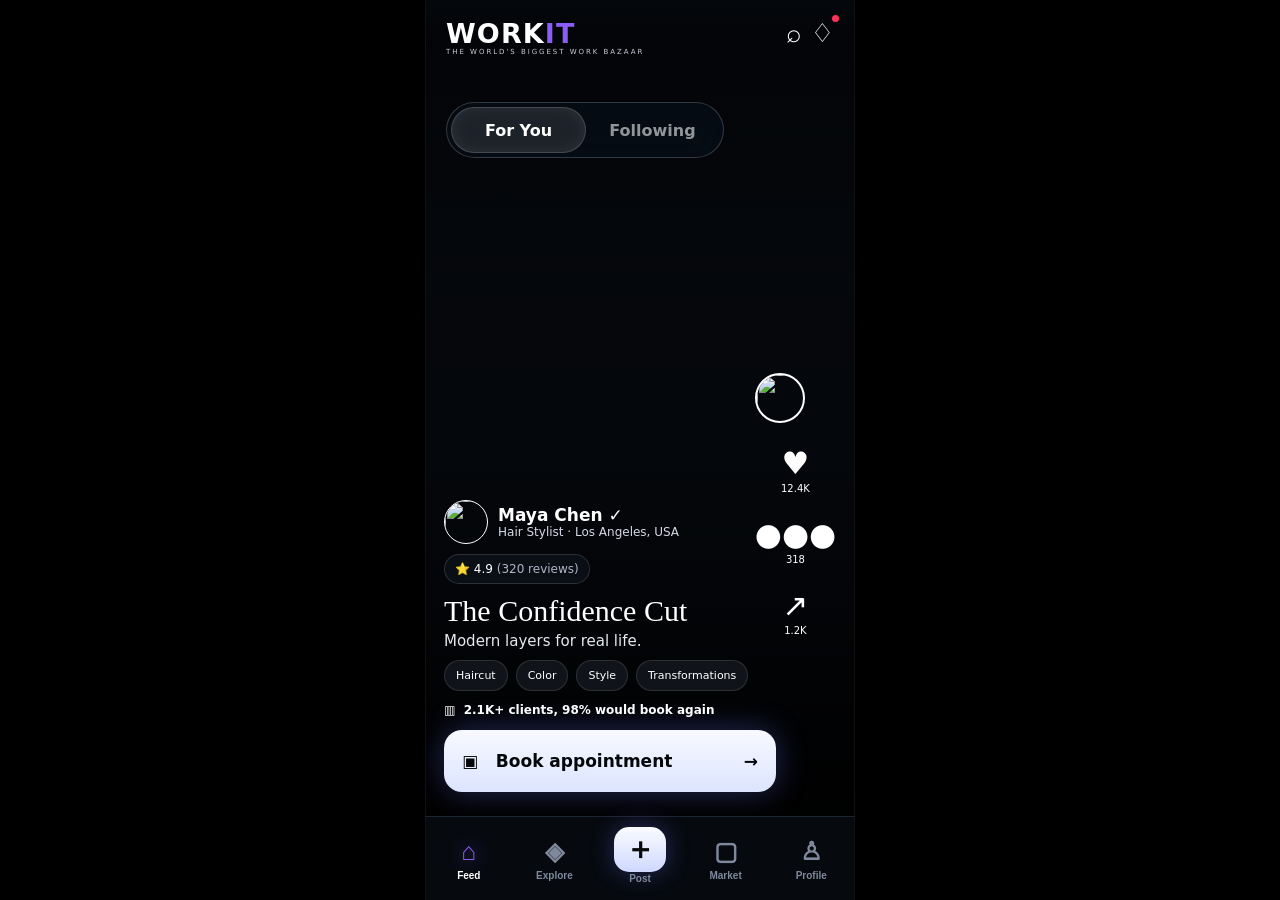
==== commit 06c10478: "Point WORKIT root to premium preview" ====
--- a/index.html
+++ b/index.html
@@ -1 +1 @@
-<!doctype html><html><head><meta charset="utf-8"><meta name="viewport" content="width=device-width,initial-scale=1"><meta http-equiv="refresh" content="0; url=preview-v4.html"><title>WORKIT</title><style>body{margin:0;background:#050506;color:#fff;font-family:system-ui;display:grid;place-items:center;min-height:100vh}b{font-size:24px}</style></head><body><b>Opening WORKIT…</b><script>location.replace('preview-v4.html')</script></body></html>+<!doctype html><html><head><meta charset="utf-8"><meta name="viewport" content="width=device-width,initial-scale=1"><meta http-equiv="refresh" content="0; url=premium-v1.html"><title>WORKIT</title><style>body{margin:0;background:#03060a;color:#fff;font-family:system-ui;display:grid;place-items:center;min-height:100vh}b{font-size:24px}</style></head><body><b>Opening WORKIT Premium…</b><script>location.replace('premium-v1.html')</script></body></html>
